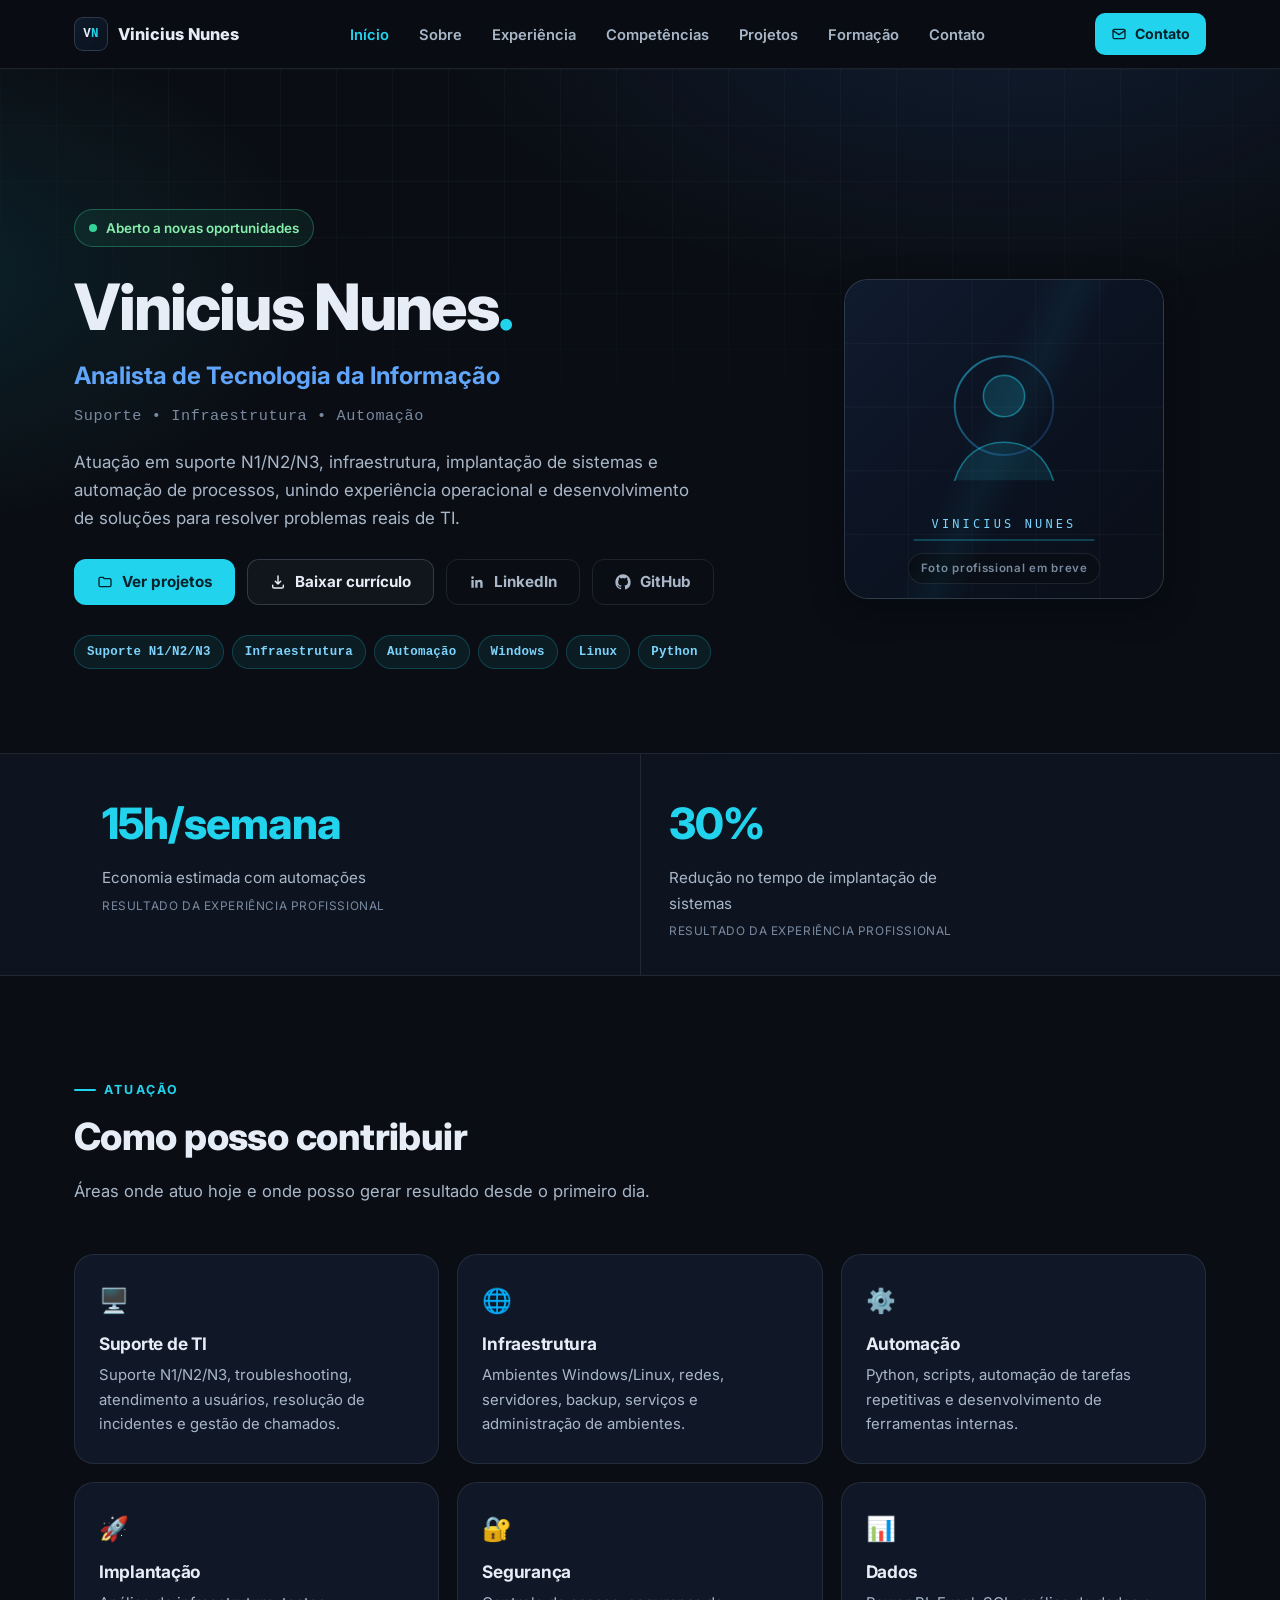
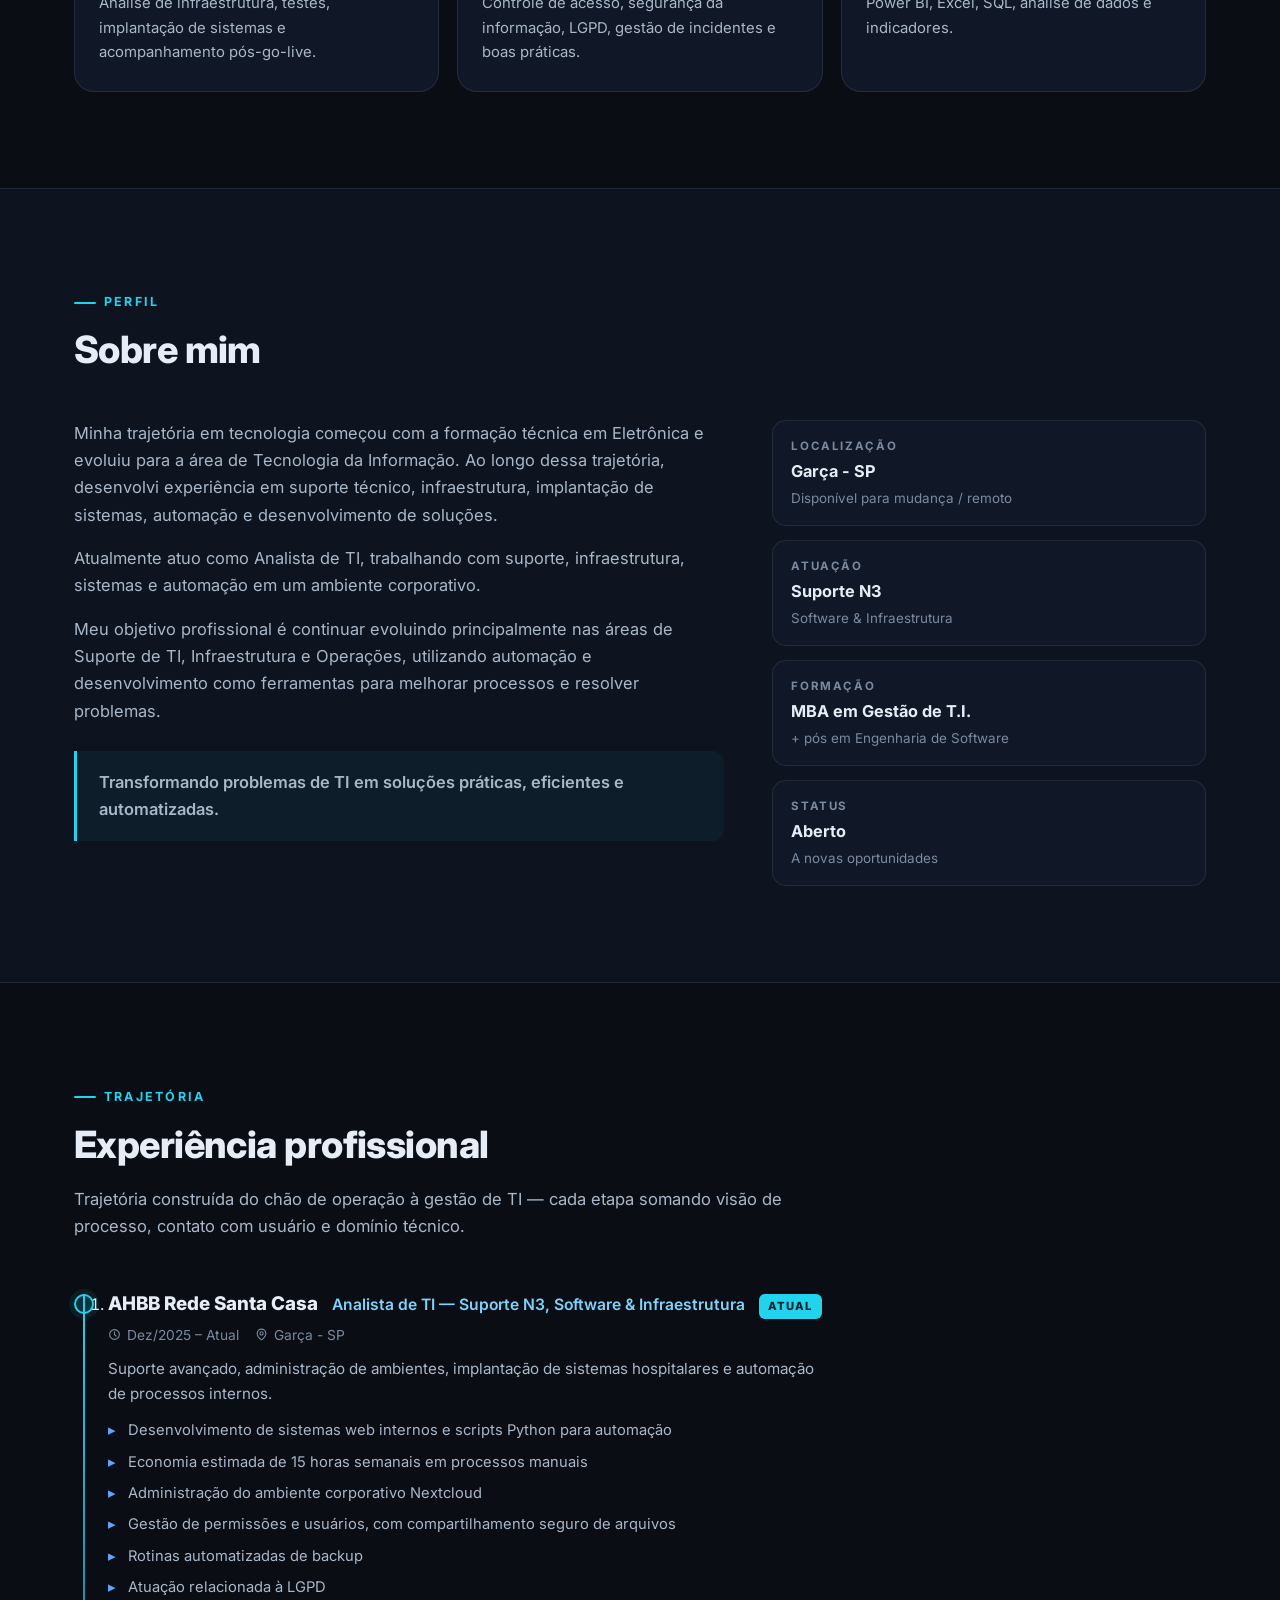
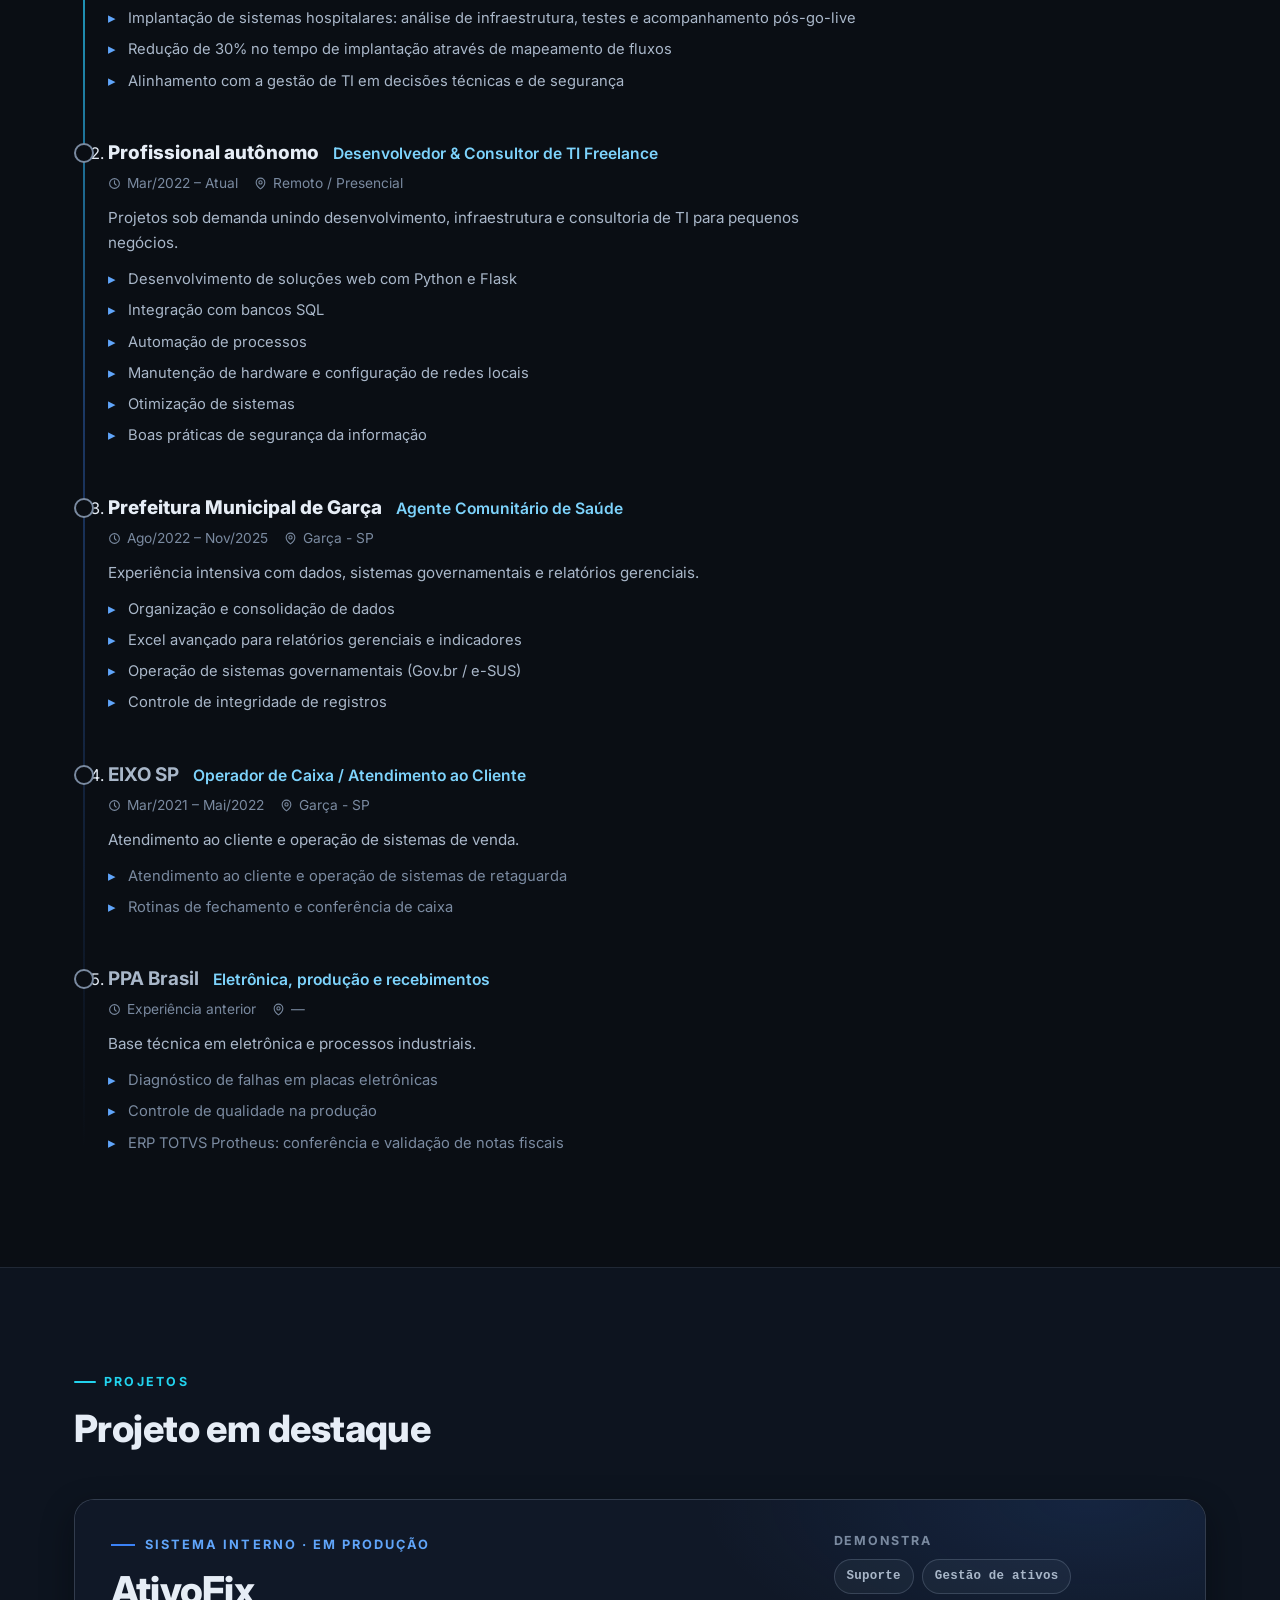
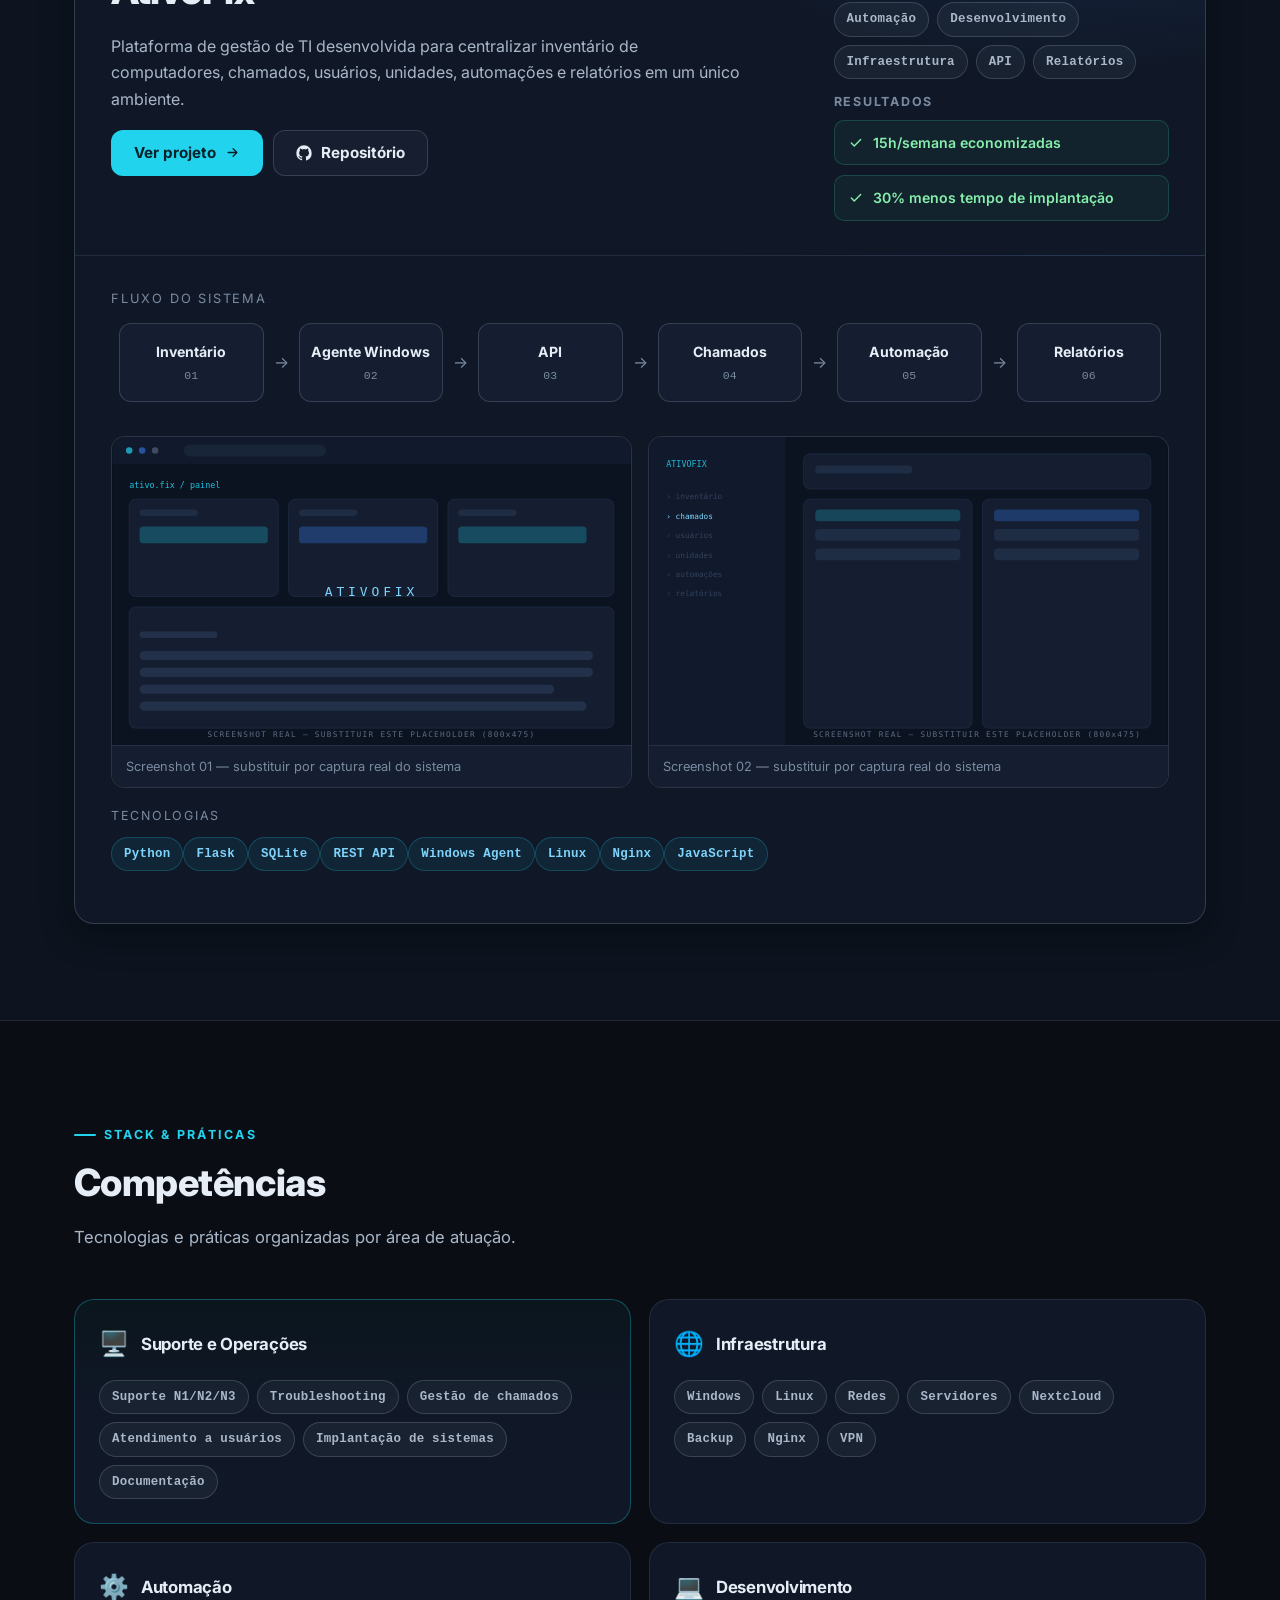
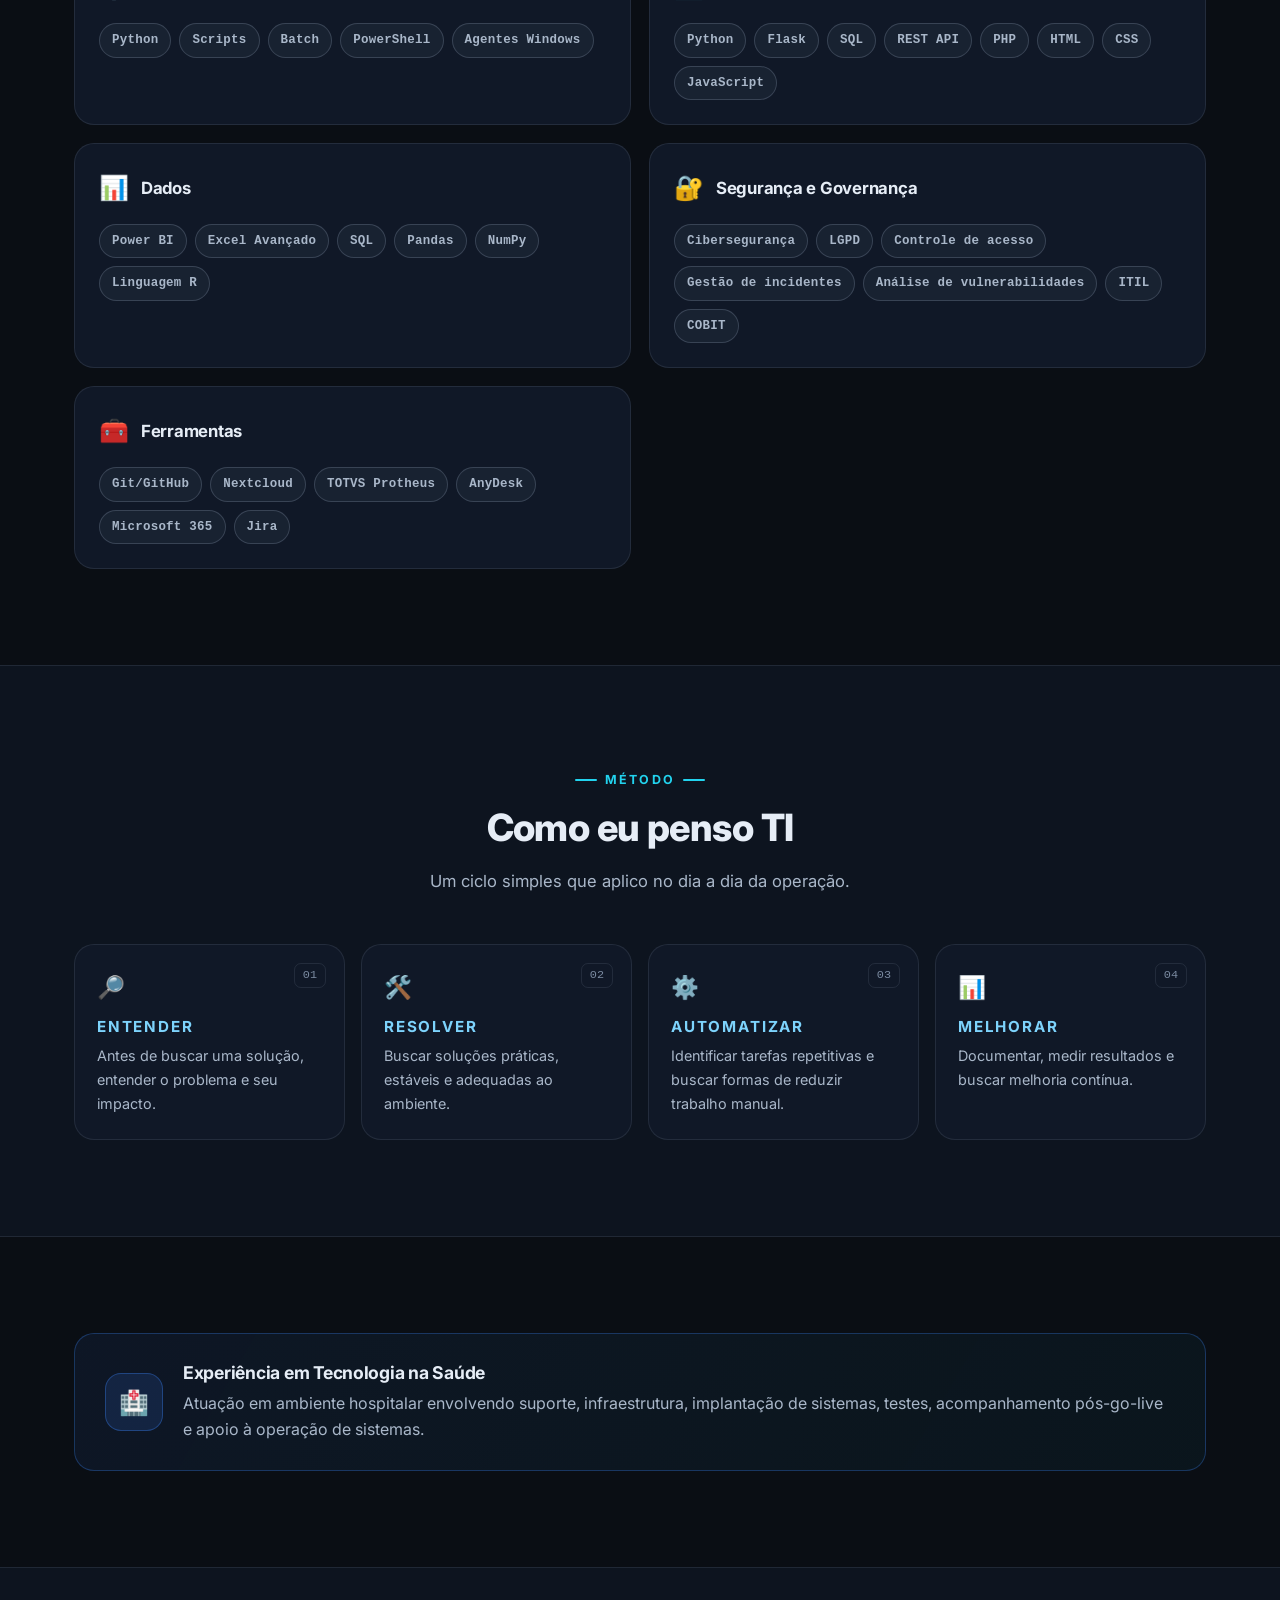
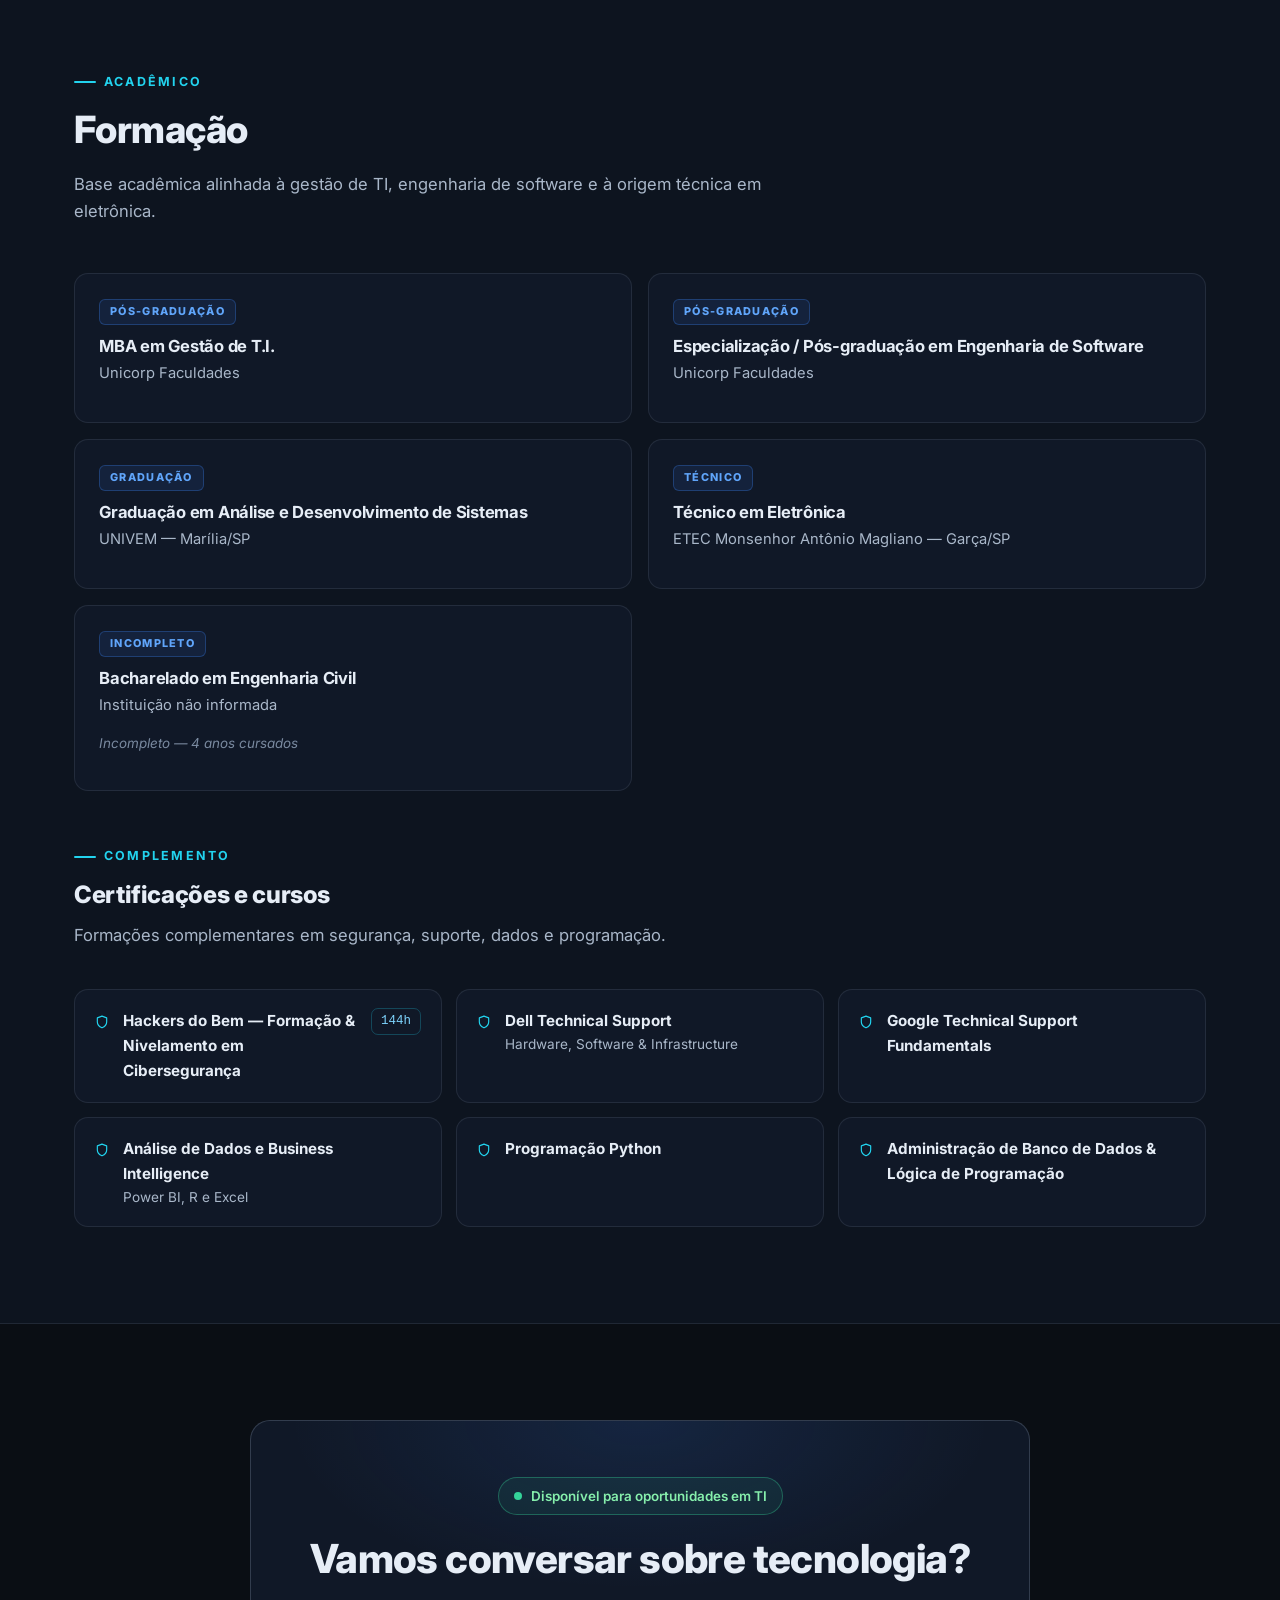
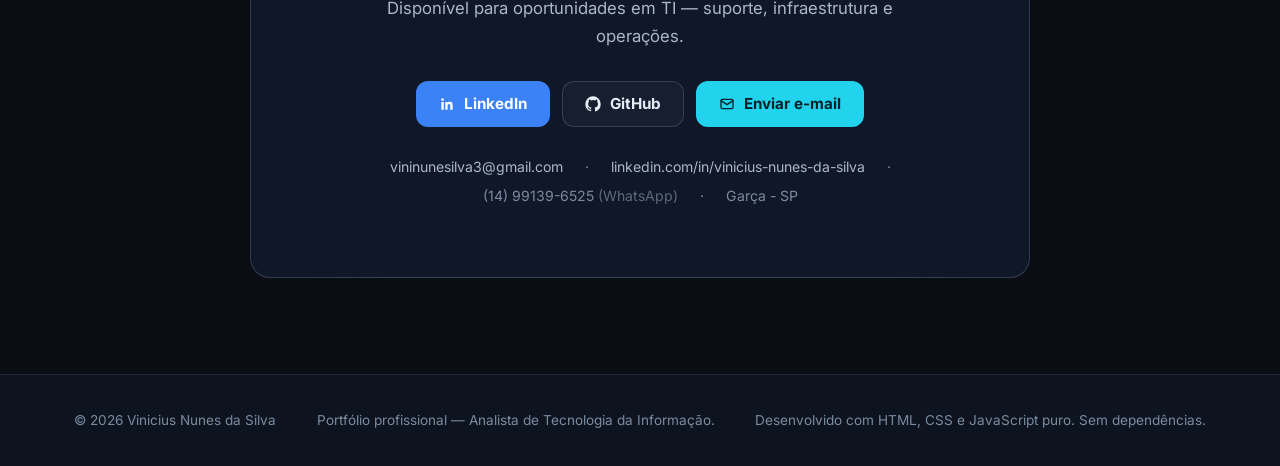
==== index.html @ daad86c0 "Portfólio profissional — Vinicius Nunes, Analista de TI Site estático (HTML/CSS/JS puro) com conteúd" ====
<!doctype html>
<html lang="pt-BR">
<head>
  <meta charset="utf-8">
  <meta name="viewport" content="width=device-width, initial-scale=1">
  <title>Vinicius Nunes | Analista de TI | Suporte e Infraestrutura</title>
  <meta name="description" content="Portfólio de Vinicius Nunes, Analista de Tecnologia da Informação com experiência em suporte, infraestrutura, automação, implantação de sistemas e gestão de TI.">
  <meta name="author" content="Vinicius Nunes da Silva">
  <meta name="theme-color" content="#0A0E14">

  <!-- Open Graph (LinkedIn / WhatsApp / Facebook) -->
  <meta property="og:type" content="website">
  <meta property="og:locale" content="pt_BR">
  <meta property="og:site_name" content="Vinicius Nunes — Analista de TI">
  <meta property="og:title" content="Vinicius Nunes | Analista de TI | Suporte e Infraestrutura">
  <meta property="og:description" content="Analista de Tecnologia da Informação — suporte N1/N2/N3, infraestrutura, automação e implantação de sistemas.">
  <meta property="og:url" content="https://vinenuness.github.io/portfolio/">
  <meta property="og:image" content="assets/img/og-image.png">
  <meta property="og:image:width" content="1200">
  <meta property="og:image:height" content="630">
  <meta property="og:image:alt" content="Vinicius Nunes — Analista de Tecnologia da Informação">
  <!-- Twitter / X -->
  <meta name="twitter:card" content="summary_large_image">
  <meta name="twitter:title" content="Vinicius Nunes | Analista de TI | Suporte e Infraestrutura">
  <meta name="twitter:description" content="Analista de TI — suporte, infraestrutura, automação e implantação de sistemas.">
  <meta name="twitter:image" content="assets/img/og-image.png">

  <!-- Favicon -->
  <link rel="icon" href="assets/favicon.ico" sizes="any">
  <link rel="icon" type="image/svg+xml" href="assets/favicon.svg">
  <link rel="icon" type="image/png" sizes="32x32" href="assets/favicon-32.png">
  <link rel="apple-touch-icon" sizes="180x180" href="assets/apple-touch-icon.png">

  <!-- Fontes -->
  <link rel="preconnect" href="https://fonts.googleapis.com">
  <link rel="preconnect" href="https://fonts.gstatic.com" crossorigin>
  <link href="https://fonts.googleapis.com/css2?family=Inter:wght@400;600;700;800&display=swap" rel="stylesheet">

  <link rel="stylesheet" href="assets/css/theme.css">
  <!-- Dados JSON-LD para SEO (sincronizados com assets/js/data.js) -->
  <script type="application/ld+json">
  {
    "@context": "https://schema.org",
    "@type": "Person",
    "name": "Vinicius Nunes da Silva",
    "jobTitle": "Analista de Tecnologia da Informação",
    "email": "mailto:vininunesilva3@gmail.com",
    "telephone": "+55-14-99139-6525",
    "url": "https://vinenuness.github.io/portfolio/",
    "image": "assets/img/og-image.png",
    "address": { "@type": "PostalAddress", "addressLocality": "Garça", "addressRegion": "SP", "addressCountry": "BR" },
    "sameAs": [
      "https://linkedin.com/in/vinicius-nunes-da-silva-204979268",
      "https://github.com/Vinenuness"
    ],
    "knowsAbout": ["Suporte de TI", "Infraestrutura", "Operações de TI", "Automação", "Nextcloud", "Windows", "Linux", "Python", "Power BI", "LGPD"]
  }
  </script>
</head>
<body>
  <a class="skip-link" href="#conteudo">Pular para o conteúdo</a>
  <div data-mount="nav"></div>

  <main id="conteudo" data-mount="main"></main>

  <div data-mount="footer"></div>

  <script src="assets/js/data.js"></script>
  <script src="assets/js/components.js"></script>
  <script src="assets/js/main.js"></script>
</body>
</html>
---- assets/css/theme.css ----
/* =====================================================================
   theme.css — Sistema de design do portfólio
   Tema escuro corporativo: grafite/preto + azul + ciano (destaque)
   ===================================================================== */

/* ------------------------------------------------------------ tokens -- */
:root {
  /* superfícies */
  --bg:            #0A0E14;
  --bg-soft:       #0D141F;
  --surface:       #101827;
  --surface-2:     #141E30;
  --surface-3:     #182438;

  /* texto */
  --text:          #E6EDF6;
  --text-dim:      #A9B7C9;
  --text-mute:     #7A8AA0;

  /* marca */
  --blue:          #3B82F6;
  --blue-soft:     #60A5FA;
  --cyan:          #22D3EE;
  --cyan-soft:     #7DD3FC;
  --green:         #34D399;

  /* linhas */
  --line:          rgba(148, 163, 184, .14);
  --line-strong:   rgba(148, 163, 184, .26);

  /* efeitos */
  --glow-cyan:     rgba(34, 211, 238, .10);
  --glow-blue:     rgba(59, 130, 246, .12);
  --shadow:        0 12px 32px rgba(2, 6, 12, .45);

  /* geometria */
  --radius:        14px;
  --radius-lg:     20px;
  --container:     1180px;
  --nav-h:         68px;

  /* tipografia */
  --font: 'Inter', -apple-system, BlinkMacSystemFont, 'Segoe UI', Roboto, 'Helvetica Neue', Arial, sans-serif;
  --mono: ui-monospace, 'Cascadia Code', 'JetBrains Mono', Consolas, Menlo, monospace;
}

/* ---------------------------------------------------------- reset ----- */
*, *::before, *::after { box-sizing: border-box; }
html { scroll-behavior: smooth; }
body {
  margin: 0;
  font-family: var(--font);
  background: var(--bg);
  color: var(--text);
  line-height: 1.65;
  font-size: 16px;
  -webkit-font-smoothing: antialiased;
  text-rendering: optimizeLegibility;
}
img { max-width: 100%; display: block; }
a { color: var(--cyan-soft); text-decoration: none; transition: color .18s ease; }
a:hover { color: var(--cyan); }
h1, h2, h3, h4 { line-height: 1.2; margin: 0 0 .5em; letter-spacing: -.015em; }
p  { margin: 0 0 1em; }
ul { margin: 0; padding: 0; list-style: none; }
button { font-family: inherit; }

/* acessibilidade: foco visível + skip link */
:focus-visible { outline: 2px solid var(--cyan); outline-offset: 3px; border-radius: 4px; }
.skip-link {
  position: absolute; left: -9999px; top: 0; z-index: 200;
  background: var(--cyan); color: #06222A; font-weight: 700;
  padding: 10px 18px; border-radius: 0 0 10px 0;
}
.skip-link:focus { left: 0; }
.visually-hidden {
  position: absolute !important; width: 1px; height: 1px;
  margin: -1px; padding: 0; overflow: hidden; clip: rect(0 0 0 0); white-space: nowrap; border: 0;
}

/* ------------------------------------------------------- layout ------- */
.container { max-width: var(--container); margin: 0 auto; padding: 0 24px; }
.section { padding: 96px 0; scroll-margin-top: calc(var(--nav-h) + 12px); }
.section--soft { background: var(--bg-soft); border-block: 1px solid var(--line); }

.section-head { max-width: 760px; margin-bottom: 48px; }
.section-head--center { margin-inline: auto; text-align: center; }
.eyebrow {
  display: inline-flex; align-items: center; gap: 8px;
  font-size: .78rem; font-weight: 700; letter-spacing: .18em;
  text-transform: uppercase; color: var(--cyan);
  margin-bottom: 14px;
}
.eyebrow::before { content: ''; width: 22px; height: 2px; background: var(--cyan); border-radius: 2px; }
.section-head--center .eyebrow::after { content: ''; width: 22px; height: 2px; background: var(--cyan); border-radius: 2px; }
.section-title { font-size: clamp(1.7rem, 3.2vw, 2.35rem); font-weight: 800; color: var(--text); }
.section-lead { color: var(--text-dim); font-size: 1.04rem; margin-bottom: 0; }

/* ------------------------------------------------------- nav ---------- */
/* o wrapper de montagem recebe o sticky (o header está dentro dele) */
[data-mount="nav"] { position: sticky; top: 0; z-index: 100; }
.nav {
  background: rgba(10, 14, 20, .82);
  -webkit-backdrop-filter: blur(12px); backdrop-filter: blur(12px);
  border-bottom: 1px solid var(--line);
}
.nav-inner { display: flex; align-items: center; justify-content: space-between; height: var(--nav-h); gap: 16px; }
.brand { display: inline-flex; align-items: center; gap: 10px; font-weight: 800; color: var(--text); font-size: 1.02rem; }
.brand:hover { color: var(--text); }
.brand-mark {
  width: 34px; height: 34px; border-radius: 9px; flex: none;
  display: inline-flex; align-items: center; justify-content: center; white-space: nowrap;
  background: linear-gradient(135deg, #0E1A2B, #0A121E);
  border: 1px solid var(--line-strong);
  font-family: var(--mono); font-size: .78rem; font-weight: 700; letter-spacing: .02em;
}
.brand-mark b { color: var(--text); font-weight: 700; }
.brand-mark span { color: var(--cyan); }
.nav-links { display: flex; align-items: center; gap: 4px; }
.nav-links a {
  color: var(--text-dim); font-size: .92rem; font-weight: 600;
  padding: 8px 13px; border-radius: 9px; transition: color .18s ease, background .18s ease;
}
.nav-links a:hover { color: var(--text); background: rgba(148, 163, 184, .08); }
.nav-links a.is-active { color: var(--cyan); }
.nav-cta {
  display: inline-flex; align-items: center; gap: 8px;
  font-size: .88rem; font-weight: 700; color: #06222A !important;
  background: var(--cyan); padding: 9px 16px; border-radius: 10px;
  transition: filter .18s ease;
}
.nav-cta:hover { filter: brightness(1.08); color: #06222A !important; }
.nav-toggle {
  display: none; background: none; border: 1px solid var(--line-strong);
  border-radius: 10px; padding: 9px 11px; cursor: pointer; color: var(--text);
}
.nav-toggle svg { display: block; }
.nav-mobile { display: none; }

/* ------------------------------------------------------- hero --------- */
.hero {
  position: relative; overflow: hidden;
  padding: calc(var(--nav-h) + 72px) 0 84px;
  background:
    radial-gradient(900px 480px at 78% -10%, var(--glow-blue), transparent 62%),
    radial-gradient(700px 420px at -8% 30%, var(--glow-cyan), transparent 60%),
    var(--bg);
  border-bottom: 1px solid var(--line);
}
.hero::before { /* grid discreto de fundo */
  content: ''; position: absolute; inset: 0; pointer-events: none;
  background-image:
    linear-gradient(rgba(148, 163, 184, .045) 1px, transparent 1px),
    linear-gradient(90deg, rgba(148, 163, 184, .045) 1px, transparent 1px);
  background-size: 56px 56px;
  mask-image: radial-gradient(ellipse 90% 70% at 50% 0%, #000 40%, transparent 78%);
  -webkit-mask-image: radial-gradient(ellipse 90% 70% at 50% 0%, #000 40%, transparent 78%);
}
.hero-grid {
  position: relative; display: grid; gap: 56px; align-items: center;
  grid-template-columns: 1.25fr .75fr;
}
.status-pill {
  display: inline-flex; align-items: center; gap: 9px;
  border: 1px solid rgba(52, 211, 153, .35); background: rgba(52, 211, 153, .08);
  color: #86EFAC; font-size: .84rem; font-weight: 600;
  padding: 7px 14px; border-radius: 999px; margin-bottom: 22px;
}
.status-dot { width: 8px; height: 8px; border-radius: 50%; background: var(--green); animation: pulse 2.4s ease-in-out infinite; }
@keyframes pulse { 0%, 100% { opacity: 1; } 50% { opacity: .35; } }
.hero h1 { font-size: clamp(2.5rem, 6vw, 4rem); font-weight: 800; letter-spacing: -.03em; margin-bottom: 10px; }
.hero h1 .accent { color: var(--cyan); }
.hero-role { font-size: clamp(1.15rem, 2.4vw, 1.5rem); font-weight: 700; color: var(--blue-soft); margin-bottom: 8px; }
.hero-spec { font-family: var(--mono); font-size: .95rem; color: var(--text-mute); letter-spacing: .04em; margin-bottom: 20px; }
.hero-text { color: var(--text-dim); max-width: 620px; font-size: 1.06rem; margin-bottom: 26px; }
.hero-actions { display: flex; flex-wrap: wrap; gap: 12px; margin-bottom: 30px; }
.hero-tags { display: flex; flex-wrap: wrap; gap: 8px; }

/* botões */
.btn {
  display: inline-flex; align-items: center; gap: 9px;
  font-weight: 700; font-size: .95rem; line-height: 1;
  padding: 14px 22px; border-radius: 12px; border: 1px solid transparent;
  cursor: pointer; transition: transform .16s ease, filter .16s ease, background .16s ease, border-color .16s ease;
}
.btn:active { transform: translateY(1px); }
.btn svg { flex: none; }
.btn--primary { background: var(--cyan); color: #06222A; }
.btn--primary:hover { filter: brightness(1.1); color: #06222A; }
.btn--outline { border-color: var(--line-strong); color: var(--text); background: rgba(148, 163, 184, .05); }
.btn--outline:hover { border-color: var(--cyan); color: var(--cyan); }
.btn--ghost { color: var(--text-dim); border-color: var(--line); background: transparent; }
.btn--ghost:hover { color: var(--text); border-color: var(--line-strong); }
.btn--blue { background: var(--blue); color: #fff; }
.btn--blue:hover { filter: brightness(1.1); color: #fff; }
.btn--lg { padding: 16px 28px; font-size: 1rem; }

/* retrato / placeholder de foto */
.portrait-wrap { display: grid; place-items: center; }
.portrait {
  position: relative; width: min(320px, 80%); aspect-ratio: 1;
  border-radius: 24px; overflow: hidden;
  border: 1px solid var(--line-strong);
  background: linear-gradient(160deg, #0E1929 0%, #0B1220 55%, #0A0F19 100%);
  box-shadow: var(--shadow);
}
.portrait img { width: 100%; height: 100%; object-fit: cover; }
.portrait::after { /* varredura sutil, removível junto do placeholder */
  content: ''; position: absolute; inset: 0;
  background: linear-gradient(115deg, transparent 42%, rgba(34, 211, 238, .05) 50%, transparent 58%);
}
.portrait-badge {
  position: absolute; bottom: 14px; left: 50%; transform: translateX(-50%);
  white-space: nowrap; font-size: .72rem; font-weight: 600; letter-spacing: .06em;
  color: var(--text-mute); background: rgba(10, 14, 20, .85);
  border: 1px solid var(--line); padding: 5px 12px; border-radius: 999px;
}

/* tags / chips */
.tag {
  display: inline-flex; align-items: center;
  font-family: var(--mono); font-size: .78rem; font-weight: 600; letter-spacing: .02em;
  color: var(--cyan-soft); background: rgba(34, 211, 238, .07);
  border: 1px solid rgba(34, 211, 238, .22);
  padding: 6px 12px; border-radius: 999px;
}
.tag--neutral { color: var(--text-dim); background: rgba(148, 163, 184, .07); border-color: var(--line-strong); }

/* ---------------------------------------------------- métricas -------- */
.metrics { border-bottom: 1px solid var(--line); background: var(--bg-soft); }
.metrics-grid { display: grid; grid-template-columns: repeat(2, 1fr); }
.metric {
  display: flex; flex-direction: column; gap: 6px;
  padding: 34px 28px; border-left: 1px solid var(--line);
}
.metric:first-child { border-left: 0; }
.metric + .metric { border-left: 1px solid var(--line); }
.metric-value { font-size: clamp(1.9rem, 4vw, 2.7rem); font-weight: 800; color: var(--cyan); letter-spacing: -.02em; }
.metric-label { color: var(--text-dim); font-size: .95rem; max-width: 300px; }
.metric-src { font-size: .74rem; color: var(--text-mute); letter-spacing: .05em; text-transform: uppercase; }

/* ------------------------------------------------------- cards -------- */
.cards-grid { display: grid; gap: 18px; grid-template-columns: repeat(3, 1fr); }
.card {
  background: var(--surface); border: 1px solid var(--line);
  border-radius: var(--radius-lg); padding: 26px 24px;
  transition: transform .18s ease, border-color .18s ease, box-shadow .18s ease;
}
.card:hover { transform: translateY(-3px); border-color: rgba(34, 211, 238, .35); box-shadow: var(--shadow); }
.card-icon { font-size: 1.5rem; margin-bottom: 14px; display: block; }
.card-title { font-size: 1.08rem; font-weight: 700; margin-bottom: 8px; }
.card-text { color: var(--text-dim); font-size: .93rem; margin: 0; }

/* ------------------------------------------------------ sobre --------- */
.about-grid { display: grid; gap: 48px; grid-template-columns: 1.5fr 1fr; align-items: start; }
.about-text p { color: var(--text-dim); font-size: 1.03rem; }
.about-text p strong { color: var(--text); }
.about-quote {
  margin: 26px 0 0; padding: 18px 22px;
  border-left: 3px solid var(--cyan); border-radius: 0 12px 12px 0;
  background: rgba(34, 211, 238, .05); color: var(--text);
  font-weight: 600; font-size: 1.02rem;
}
.about-facts { display: grid; gap: 14px; }
.fact {
  background: var(--surface); border: 1px solid var(--line); border-radius: var(--radius);
  padding: 16px 18px; display: flex; flex-direction: column; gap: 2px;
}
.fact-label { font-size: .72rem; font-weight: 700; letter-spacing: .14em; text-transform: uppercase; color: var(--text-mute); }
.fact-value { font-weight: 700; color: var(--text); font-size: 1.02rem; }
.fact-sub { font-size: .84rem; color: var(--text-mute); }

/* ---------------------------------------------------- timeline -------- */
.timeline { position: relative; padding-left: 34px; }
.timeline::before {
  content: ''; position: absolute; left: 9px; top: 6px; bottom: 6px;
  width: 2px; background: linear-gradient(180deg, var(--cyan), rgba(59, 130, 246, .35), transparent);
}
.tl-item { position: relative; padding-bottom: 44px; }
.tl-item:last-child { padding-bottom: 0; }
.tl-dot {
  position: absolute; left: -34px; top: 6px; width: 20px; height: 20px; border-radius: 50%;
  background: var(--bg); border: 2px solid var(--text-mute);
}
.tl-item.is-current .tl-dot { border-color: var(--cyan); background: rgba(34, 211, 238, .18); box-shadow: 0 0 0 5px rgba(34, 211, 238, .08); }
.tl-head { display: flex; flex-wrap: wrap; align-items: baseline; gap: 6px 14px; margin-bottom: 4px; }
.tl-company { font-size: 1.18rem; font-weight: 800; color: var(--text); }
.tl-role { color: var(--cyan-soft); font-weight: 600; font-size: .98rem; }
.tl-meta { display: flex; flex-wrap: wrap; gap: 8px 16px; margin-bottom: 10px; }
.tl-meta span { display: inline-flex; align-items: center; gap: 6px; color: var(--text-mute); font-size: .86rem; }
.badge-current {
  font-size: .7rem; font-weight: 800; letter-spacing: .1em; text-transform: uppercase;
  color: #06222A; background: var(--cyan); border-radius: 6px; padding: 3px 9px;
}
.tl-summary { color: var(--text-dim); font-size: .95rem; margin-bottom: 12px; max-width: 720px; }
.tl-list { display: grid; gap: 7px; max-width: 760px; }
.tl-list li { position: relative; padding-left: 20px; color: var(--text-dim); font-size: .92rem; }
.tl-list li::before { content: '▸'; position: absolute; left: 0; color: var(--blue-soft); }
.tl-item.is-minor .tl-company { font-weight: 700; color: var(--text-dim); }
.tl-item.is-minor .tl-list li { color: var(--text-mute); }

/* ------------------------------------------------------- projeto ------ */
.project { background: var(--bg-soft); border-block: 1px solid var(--line); }
.project-shell {
  background: var(--surface); border: 1px solid var(--line-strong);
  border-radius: var(--radius-lg); overflow: hidden; box-shadow: var(--shadow);
}
.project-top {
  padding: 34px 36px; display: grid; gap: 26px;
  grid-template-columns: 1.35fr .65fr;
  border-bottom: 1px solid var(--line);
  background:
    radial-gradient(600px 260px at 90% 0%, var(--glow-blue), transparent 65%),
    var(--surface);
}
.project-label { display: flex; align-items: center; gap: 10px; color: var(--blue-soft); font-weight: 700; font-size: .8rem; letter-spacing: .16em; text-transform: uppercase; margin-bottom: 12px; }
.project-label::before { content: ''; width: 24px; height: 2px; background: var(--blue); }
.project-title { font-size: clamp(1.7rem, 3.4vw, 2.4rem); font-weight: 800; letter-spacing: -.02em; }
.project-title .version { color: var(--cyan); }
.project-desc { color: var(--text-dim); max-width: 640px; }
.project-cta { display: flex; flex-wrap: wrap; gap: 10px; margin-top: 18px; }
.project-side { display: flex; flex-direction: column; gap: 16px; }
.project-side h3 { font-size: .78rem; letter-spacing: .14em; text-transform: uppercase; color: var(--text-mute); margin-bottom: 10px; }
.project-metrics { display: grid; gap: 10px; }
.project-metric {
  display: flex; align-items: center; gap: 10px;
  background: rgba(52, 211, 153, .06); border: 1px solid rgba(52, 211, 153, .22);
  color: #86EFAC; font-weight: 600; font-size: .88rem;
  border-radius: 10px; padding: 10px 14px;
}
.project-body { padding: 32px 36px 36px; }

/* pipeline visual */
.pipeline { display: flex; align-items: stretch; flex-wrap: wrap; gap: 0; margin-bottom: 34px; }
.pipe-step { position: relative; flex: 1 1 0; min-width: 130px; }
.pipe-box {
  text-align: center; padding: 16px 10px; margin: 0 8px;
  background: var(--surface-2); border: 1px solid var(--line-strong); border-radius: 12px;
  font-weight: 700; font-size: .88rem; color: var(--text);
  transition: border-color .18s ease, transform .18s ease;
}
.pipe-box small { display: block; font-weight: 500; color: var(--text-mute); font-size: .72rem; margin-top: 3px; font-family: var(--mono); }
.pipe-step:hover .pipe-box { border-color: var(--cyan); transform: translateY(-2px); }
.pipe-arrow { display: grid; place-items: center; color: var(--text-mute); font-size: 1rem; flex: 0 0 auto; padding: 0 2px; }
.pipe-arrow::before { content: '→'; }
@media (max-width: 860px) {
  .pipeline { flex-direction: column; gap: 6px; }
  .pipe-box { margin: 0; }
  .pipe-arrow::before { content: '↓'; }
}

/* screenshots */
.shots { display: grid; grid-template-columns: 1fr 1fr; gap: 16px; }
.shot {
  border: 1px solid var(--line-strong); border-radius: var(--radius);
  overflow: hidden; background: var(--bg);
}
.shot img { width: 100%; aspect-ratio: 16 / 9.5; object-fit: cover; }
.shot-cap { padding: 10px 14px; font-size: .8rem; color: var(--text-mute); border-top: 1px solid var(--line); background: var(--surface-2); }

/* --------------------------------------------------- competencias ----- */
.skills-grid { display: grid; gap: 18px; grid-template-columns: repeat(2, 1fr); }
.skill-card { background: var(--surface); border: 1px solid var(--line); border-radius: var(--radius-lg); padding: 24px; }
.skill-card--accent { border-color: rgba(34, 211, 238, .3); background: linear-gradient(180deg, rgba(34, 211, 238, .04), var(--surface) 45%); }
.skill-head { display: flex; align-items: center; gap: 12px; margin-bottom: 16px; }
.skill-head .card-icon { margin: 0; }
.skill-head h3 { margin: 0; font-size: 1.05rem; }
.skill-tags { display: flex; flex-wrap: wrap; gap: 8px; }

/* ------------------------------------------------------ mindset ------- */
.mindset-grid { display: grid; grid-template-columns: repeat(4, 1fr); gap: 16px; counter-reset: pillar; }
.pillar {
  position: relative; background: var(--surface); border: 1px solid var(--line);
  border-radius: var(--radius-lg); padding: 24px 22px;
}
.pillar-step {
  position: absolute; top: 18px; right: 18px;
  font-family: var(--mono); font-size: .74rem; color: var(--text-mute);
  border: 1px solid var(--line); border-radius: 7px; padding: 2px 8px;
}
.pillar-icon { font-size: 1.4rem; display: block; margin-bottom: 12px; }
.pillar h3 { font-size: .95rem; letter-spacing: .12em; color: var(--cyan-soft); margin-bottom: 8px; }
.pillar p { color: var(--text-dim); font-size: .9rem; margin: 0; }

/* ------------------------------------------------------- saúde -------- */
.health-note {
  display: grid; grid-template-columns: auto 1fr; gap: 20px; align-items: center;
  background: linear-gradient(120deg, rgba(59, 130, 246, .08), rgba(34, 211, 238, .04));
  border: 1px solid rgba(59, 130, 246, .3); border-radius: var(--radius-lg);
  padding: 28px 30px;
}
.health-icon {
  width: 58px; height: 58px; border-radius: 16px; display: grid; place-items: center;
  background: rgba(59, 130, 246, .14); border: 1px solid rgba(59, 130, 246, .35); font-size: 1.5rem;
}
.health-note h3 { margin-bottom: 6px; font-size: 1.1rem; }
.health-note p { margin: 0; color: var(--text-dim); }

/* ---------------------------------------------------- formação -------- */
.edu-grid { display: grid; gap: 16px; grid-template-columns: repeat(2, 1fr); }
.edu-card {
  position: relative; background: var(--surface); border: 1px solid var(--line);
  border-radius: var(--radius); padding: 22px 24px;
}
.edu-type {
  display: inline-block; font-size: .68rem; font-weight: 800; letter-spacing: .12em; text-transform: uppercase;
  color: var(--blue-soft); background: rgba(59, 130, 246, .1); border: 1px solid rgba(59, 130, 246, .3);
  padding: 3px 10px; border-radius: 6px; margin-bottom: 12px;
}
.edu-card h3 { font-size: 1.04rem; margin-bottom: 4px; }
.edu-school { color: var(--text-dim); font-size: .92rem; }
.edu-note { margin-top: 10px; font-size: .84rem; color: var(--text-mute); font-style: italic; }
.edu-card--minor { opacity: .78; }

/* certificações */
.certs-grid { display: grid; gap: 14px; grid-template-columns: repeat(3, 1fr); margin-top: 40px; }
.cert {
  display: flex; gap: 14px; align-items: flex-start;
  background: var(--surface); border: 1px solid var(--line); border-radius: var(--radius);
  padding: 18px 20px;
}
.cert-icon { color: var(--cyan); flex: none; margin-top: 2px; }
.cert-name { font-weight: 700; font-size: .95rem; margin-bottom: 2px; }
.cert-detail { color: var(--text-dim); font-size: .85rem; }
.cert-hours { margin-left: auto; flex: none; font-family: var(--mono); font-size: .78rem; color: var(--cyan-soft); border: 1px solid rgba(34, 211, 238, .25); padding: 2px 9px; border-radius: 7px; }

/* ------------------------------------------------------ contato ------- */
.contact { text-align: center; }
.contact-box {
  max-width: 780px; margin: 0 auto; padding: 56px 40px;
  background:
    radial-gradient(500px 240px at 50% 0%, var(--glow-blue), transparent 70%),
    var(--surface);
  border: 1px solid var(--line-strong); border-radius: var(--radius-lg);
}
.contact-status {
  display: inline-flex; align-items: center; gap: 9px; margin-bottom: 20px;
  border: 1px solid rgba(52, 211, 153, .35); background: rgba(52, 211, 153, .08);
  color: #86EFAC; font-size: .84rem; font-weight: 600; padding: 7px 15px; border-radius: 999px;
}
.contact h2 { font-size: clamp(1.8rem, 4vw, 2.5rem); font-weight: 800; margin-bottom: 12px; }
.contact-lead { color: var(--text-dim); font-size: 1.05rem; max-width: 560px; margin: 0 auto 30px; }
.contact-actions { display: flex; flex-wrap: wrap; justify-content: center; gap: 12px; margin-bottom: 28px; }
.contact-sec { display: flex; flex-wrap: wrap; justify-content: center; gap: 6px 22px; color: var(--text-mute); font-size: .88rem; }
.contact-sec a { color: var(--text-dim); }
.contact-sec a:hover { color: var(--cyan); }

/* ------------------------------------------------------- footer ------- */
.footer { border-top: 1px solid var(--line); background: var(--bg-soft); padding: 34px 0; }
.footer-inner { display: flex; flex-wrap: wrap; gap: 10px 28px; align-items: center; justify-content: space-between; color: var(--text-mute); font-size: .85rem; }
.footer a { color: var(--text-dim); }
.footer a:hover { color: var(--cyan); }

/* ------------------------------------------- páginas internas (case) -- */
.case-hero {
  position: relative; padding: calc(var(--nav-h) + 56px) 0 56px;
  border-bottom: 1px solid var(--line);
  background:
    radial-gradient(800px 400px at 85% -10%, var(--glow-blue), transparent 60%),
    var(--bg);
}
.case-hero::before {
  content: ''; position: absolute; inset: 0; pointer-events: none;
  background-image: linear-gradient(rgba(148, 163, 184, .045) 1px, transparent 1px),
    linear-gradient(90deg, rgba(148, 163, 184, .045) 1px, transparent 1px);
  background-size: 56px 56px;
  mask-image: radial-gradient(ellipse 85% 80% at 50% 0%, #000 35%, transparent 80%);
  -webkit-mask-image: radial-gradient(ellipse 85% 80% at 50% 0%, #000 35%, transparent 80%);
}
.case-hero-inner { position: relative; }
.back-link { display: inline-flex; align-items: center; gap: 8px; color: var(--text-mute); font-size: .9rem; font-weight: 600; margin-bottom: 26px; }
.back-link:hover { color: var(--cyan); }
.case-title { font-size: clamp(2.2rem, 5vw, 3.4rem); font-weight: 800; letter-spacing: -.03em; color: var(--cyan); margin-bottom: 6px; }
.case-subtitle { font-size: 1.15rem; color: var(--text); font-weight: 600; margin-bottom: 14px; }
.case-hero-text { color: var(--text-dim); max-width: 700px; font-size: 1.05rem; margin-bottom: 22px; }
.case-meta { display: flex; flex-wrap: wrap; gap: 10px 22px; margin-bottom: 26px; }
.case-meta span { display: inline-flex; align-items: center; gap: 7px; color: var(--text-mute); font-size: .88rem; }
.case-meta .dot { width: 7px; height: 7px; border-radius: 50%; background: var(--green); }
.case-tags { display: flex; flex-wrap: wrap; gap: 8px; }
.case-nav { display: flex; flex-wrap: wrap; gap: 8px; margin: 30px 0 0; }
.case-nav a {
  font-size: .82rem; font-weight: 600; color: var(--text-dim);
  border: 1px solid var(--line); border-radius: 999px; padding: 6px 14px;
  transition: color .15s ease, border-color .15s ease;
}
.case-nav a:hover { color: var(--cyan); border-color: rgba(34, 211, 238, .4); }
.case-section { padding: 64px 0; scroll-margin-top: calc(var(--nav-h) + 12px); }
.case-section + .case-section { border-top: 1px solid var(--line); }
.case-num { font-family: var(--mono); color: var(--cyan); font-size: .85rem; margin-right: 10px; }
.case-split { display: grid; grid-template-columns: 1fr 1fr; gap: 40px; }
.case-list { display: grid; gap: 12px; }
.case-list li {
  position: relative; padding: 14px 18px 14px 44px;
  background: var(--surface); border: 1px solid var(--line); border-radius: 12px;
  color: var(--text-dim); font-size: .95rem;
}
.case-list li::before {
  content: '✓'; position: absolute; left: 16px; top: 13px;
  width: 20px; height: 20px; border-radius: 6px; display: grid; place-items: center;
  font-size: .72rem; font-weight: 800; color: #06222A; background: var(--cyan);
}
.case-list--problem li::before { content: '!'; background: var(--blue); color: #fff; }
.tech-table { display: grid; gap: 10px; }
.tech-row {
  display: grid; grid-template-columns: 190px 1fr; gap: 16px; align-items: center;
  background: var(--surface); border: 1px solid var(--line); border-radius: 12px; padding: 14px 18px;
}
.tech-name { font-family: var(--mono); font-weight: 700; color: var(--cyan-soft); font-size: .92rem; }
.tech-role { color: var(--text-dim); font-size: .92rem; }
.case-shots { display: grid; grid-template-columns: 1fr 1fr; gap: 16px; }
.case-note { color: var(--text-mute); font-size: .88rem; font-style: italic; margin-top: 14px; }
.case-footer-cta {
  text-align: center; padding: 72px 0;
  border-top: 1px solid var(--line);
  background: radial-gradient(600px 260px at 50% 100%, var(--glow-blue), transparent 70%);
}
.case-footer-cta h2 { font-size: clamp(1.6rem, 3.4vw, 2.2rem); margin-bottom: 10px; }
.case-footer-cta p { color: var(--text-dim); margin-bottom: 26px; }

/* ---------------------------------------------------- animações ------- */
.reveal { opacity: 0; transform: translateY(16px); transition: opacity .55s ease, transform .55s ease; }
.reveal.is-visible { opacity: 1; transform: none; }
@media (prefers-reduced-motion: reduce) {
  html { scroll-behavior: auto; }
  *, *::before, *::after { animation: none !important; transition: none !important; }
  .reveal { opacity: 1; transform: none; }
}

/* ---------------------------------------------------- responsivo ------ */
@media (max-width: 1080px) {
  .cards-grid { grid-template-columns: repeat(2, 1fr); }
  .certs-grid { grid-template-columns: repeat(2, 1fr); }
  .mindset-grid { grid-template-columns: repeat(2, 1fr); }
}
@media (max-width: 940px) {
  .hero-grid { grid-template-columns: 1fr; gap: 44px; }
  .portrait-wrap { order: -1; }
  .portrait { width: min(240px, 64%); }
  .about-grid { grid-template-columns: 1fr; }
  .project-top { grid-template-columns: 1fr; }
  .case-split { grid-template-columns: 1fr; }
  .skills-grid { grid-template-columns: 1fr; }
  .edu-grid { grid-template-columns: 1fr; }
  .section { padding: 72px 0; }
}
@media (max-width: 760px) {
  .nav-links, .nav-cta { display: none; }
  .nav-toggle { display: block; }
  .nav-mobile {
    display: none; flex-direction: column; gap: 4px;
    padding: 12px 24px 20px; border-top: 1px solid var(--line);
    background: rgba(10, 14, 20, .97);
  }
  .nav-mobile.is-open { display: flex; }
  .nav-mobile a { color: var(--text-dim); font-weight: 600; padding: 12px 10px; border-radius: 10px; }
  .nav-mobile a:hover { background: rgba(148, 163, 184, .07); color: var(--text); }
  .cards-grid { grid-template-columns: 1fr; }
  .metrics-grid { grid-template-columns: 1fr; }
  .metric { border-left: 0; border-top: 1px solid var(--line); padding: 26px 24px; }
  .metric:first-child { border-top: 0; }
  .metric + .metric { border-left: 0; }
  .shots, .case-shots { grid-template-columns: 1fr; }
  .certs-grid { grid-template-columns: 1fr; }
  .mindset-grid { grid-template-columns: 1fr; }
  .tech-row { grid-template-columns: 1fr; gap: 4px; }
  .contact-box { padding: 40px 22px; }
  .section { padding: 60px 0; }
  .hero { padding-top: calc(var(--nav-h) + 44px); }
  .project-body, .project-top { padding-inline: 22px; }
}
@media (max-width: 480px) {
  .hero-actions .btn { flex: 1 1 auto; justify-content: center; }
  .contact-actions .btn { flex: 1 1 auto; justify-content: center; }
}

/* impressão: esconde navegação e efeitos */
@media print {
  .nav, .nav-mobile, .reveal { display: none !important; }
  body { background: #fff; color: #111; }
}
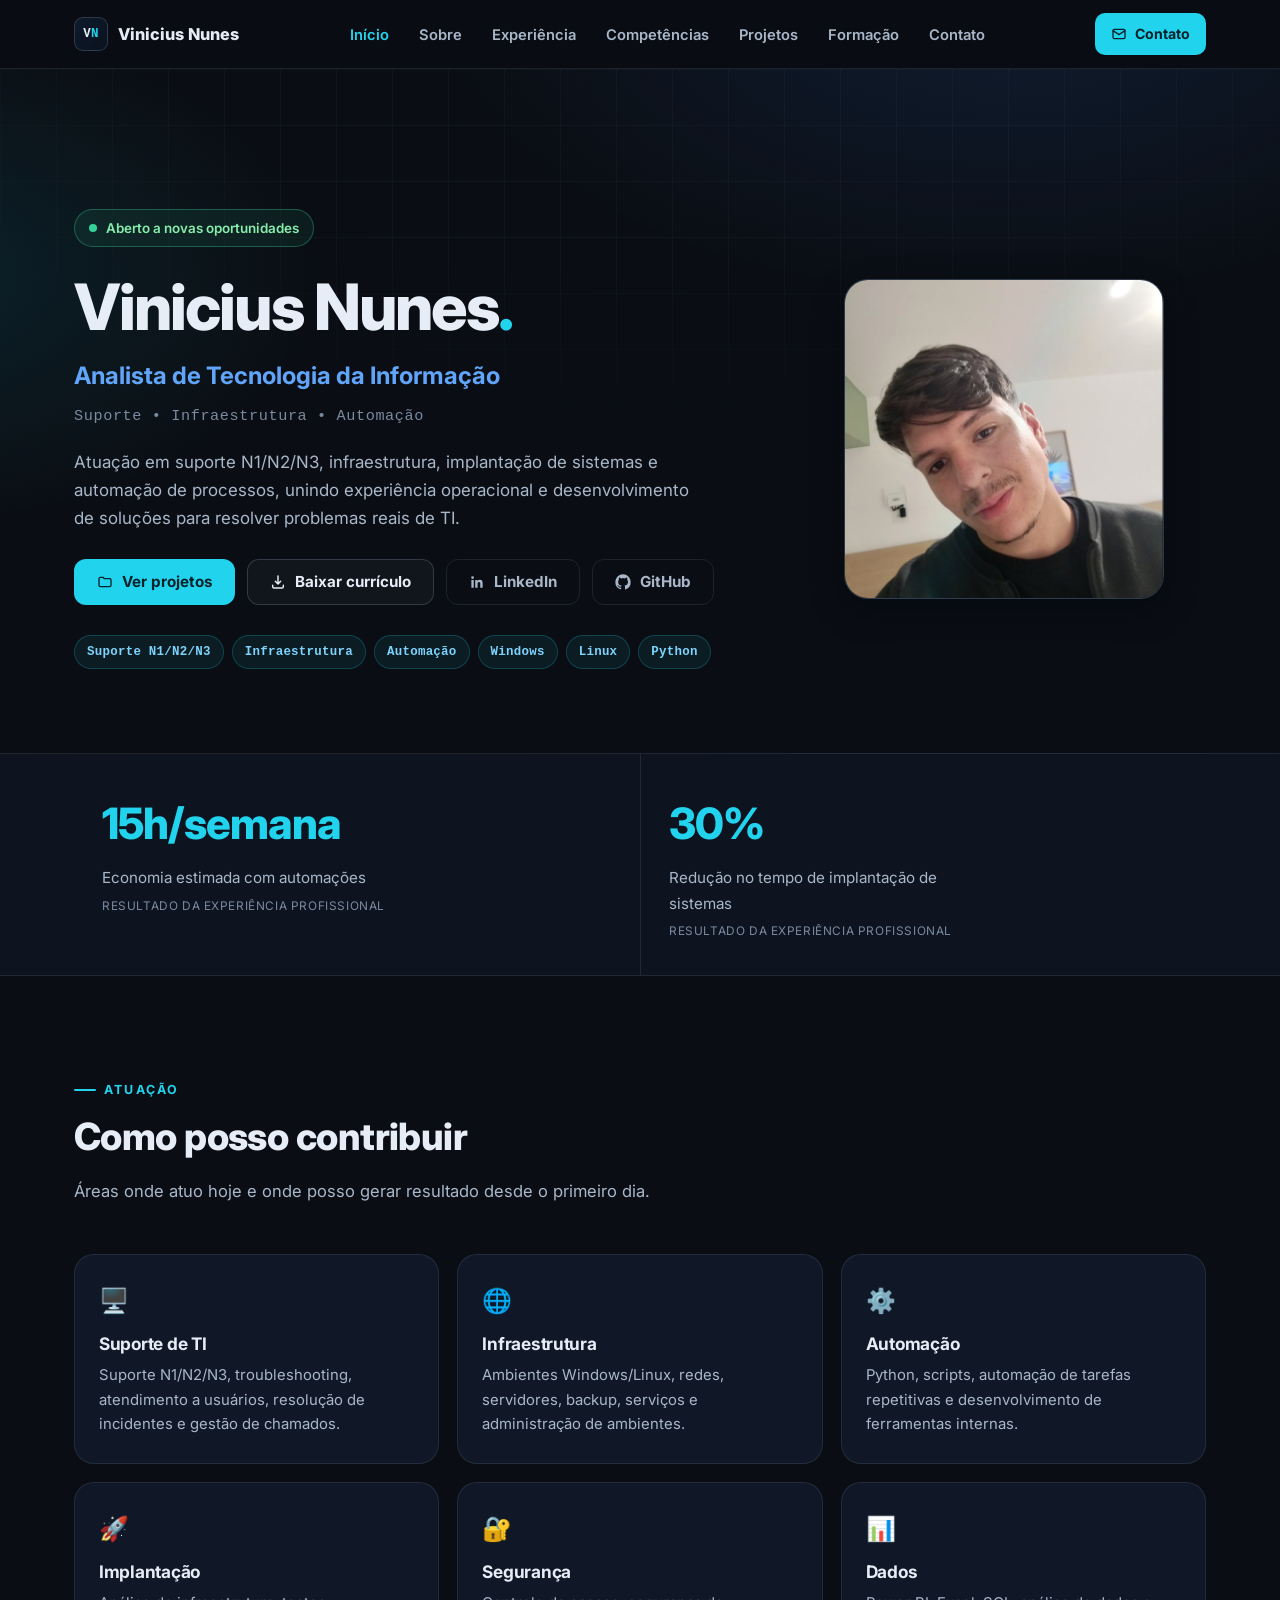
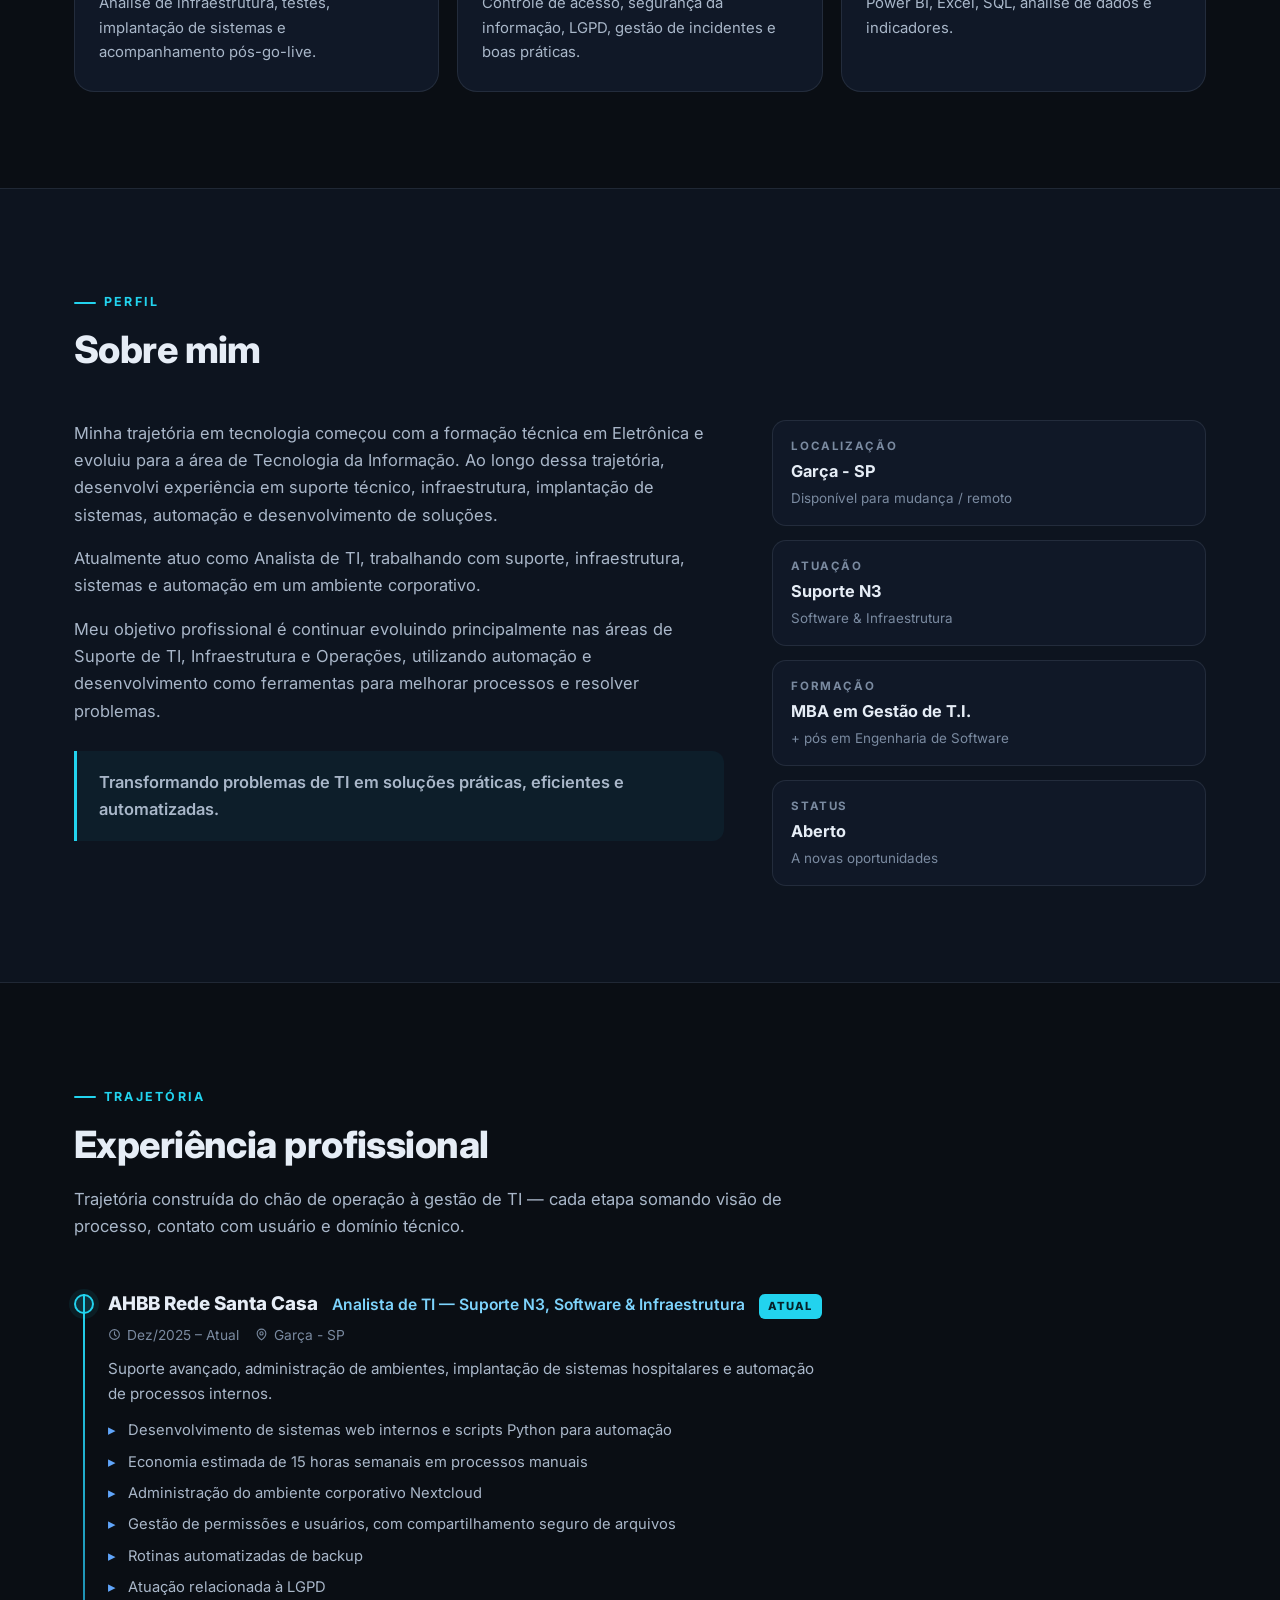
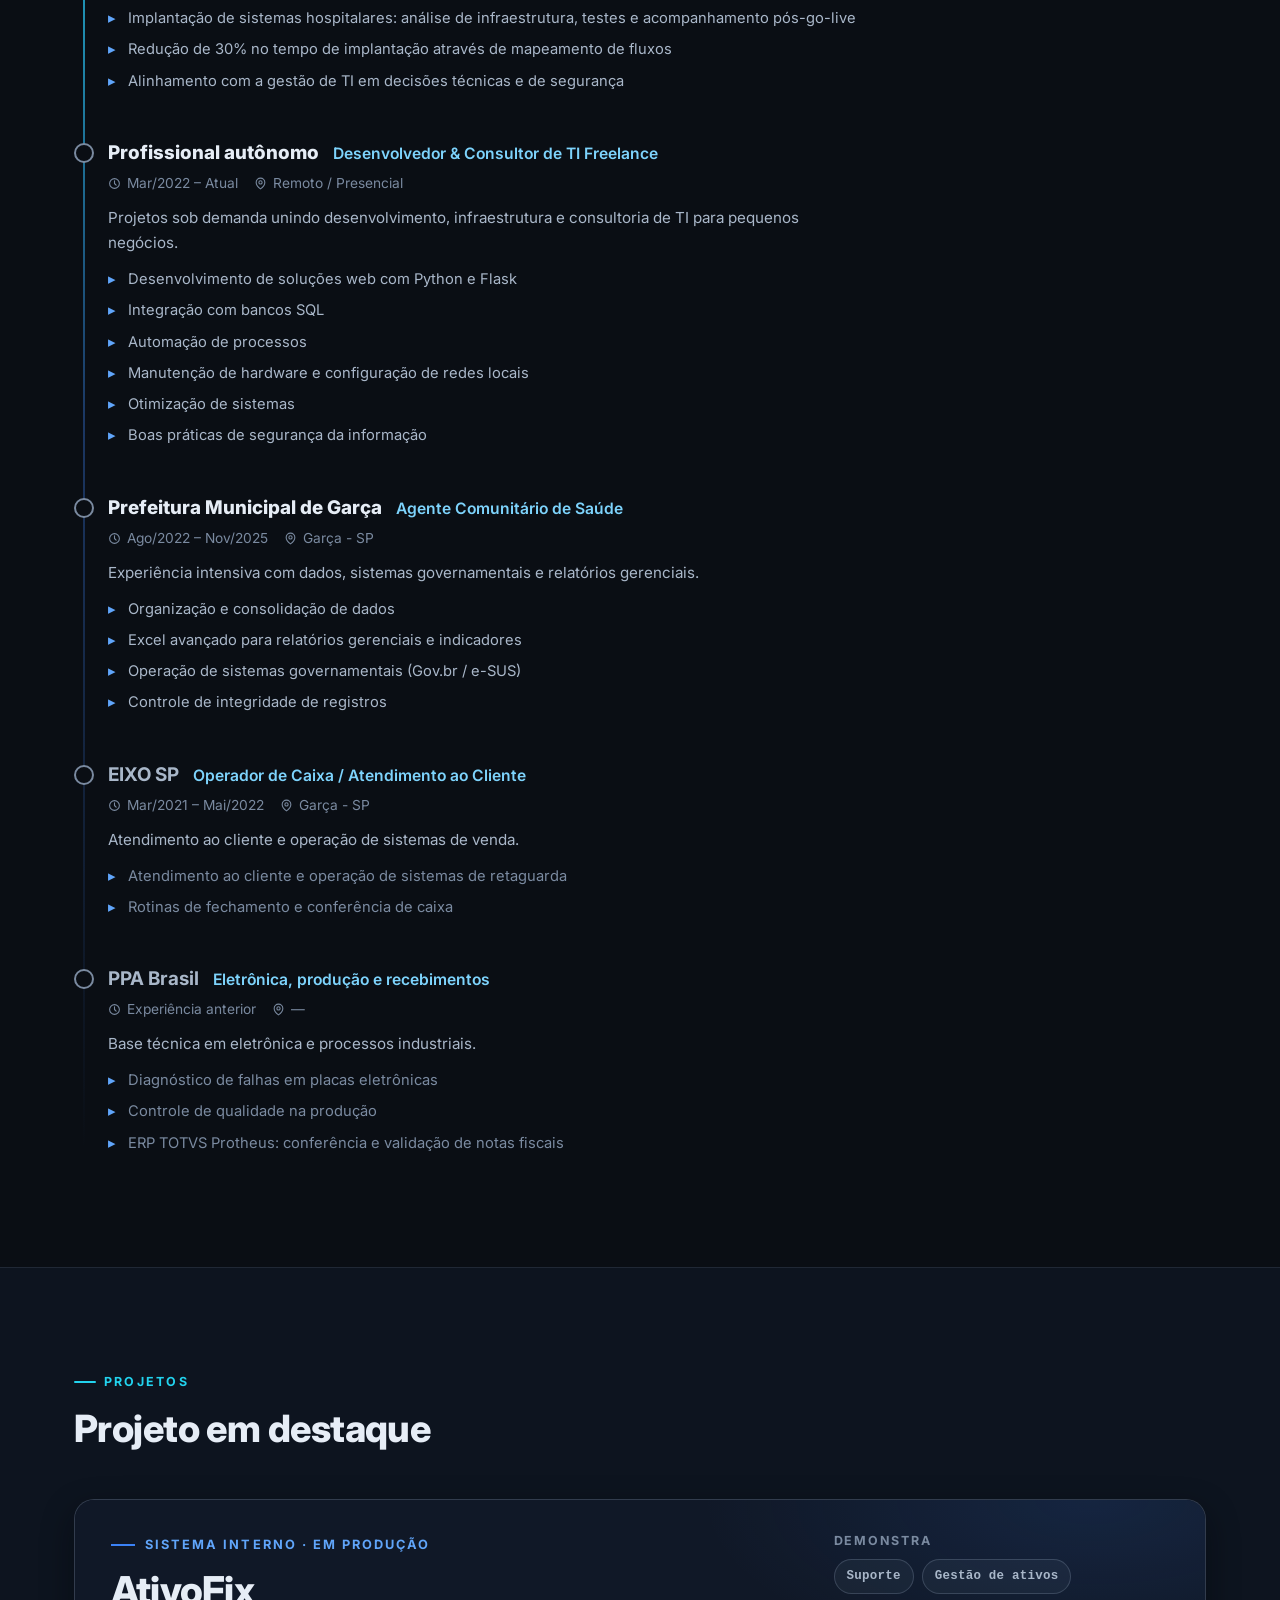
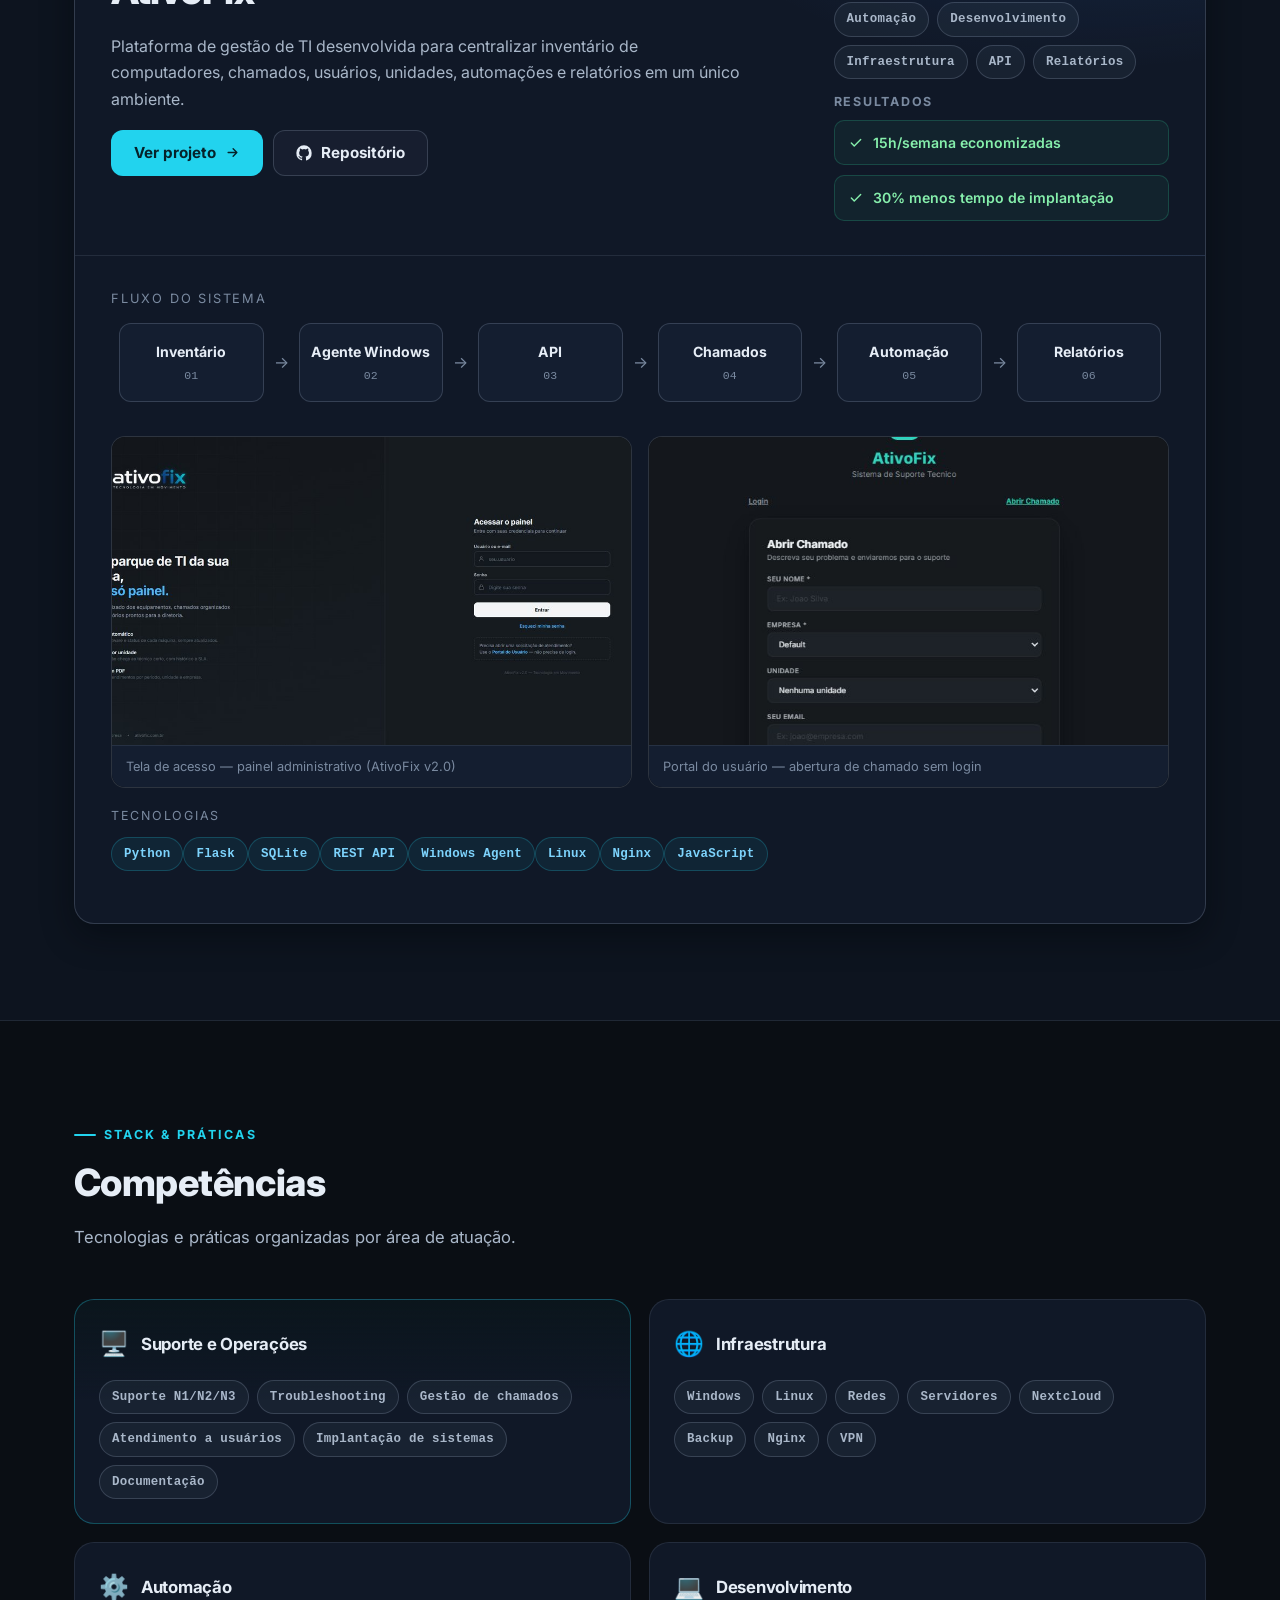
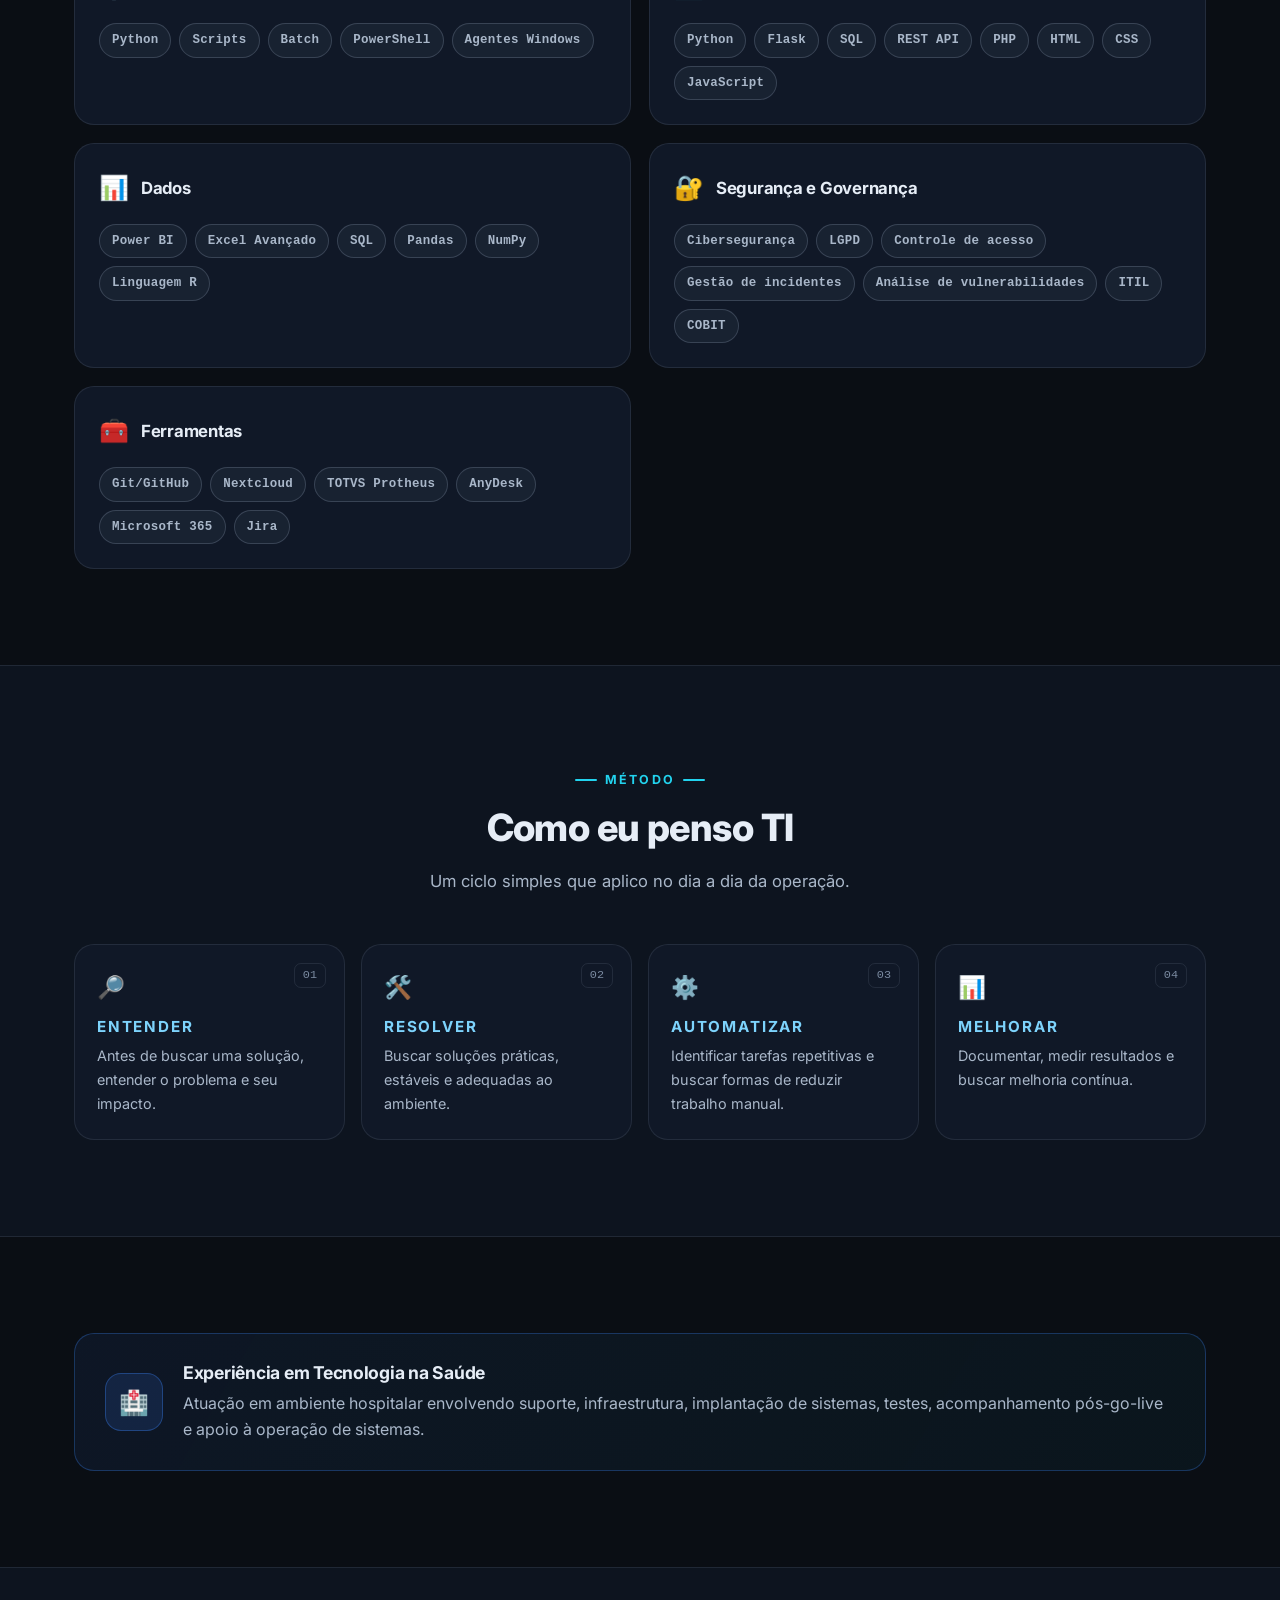
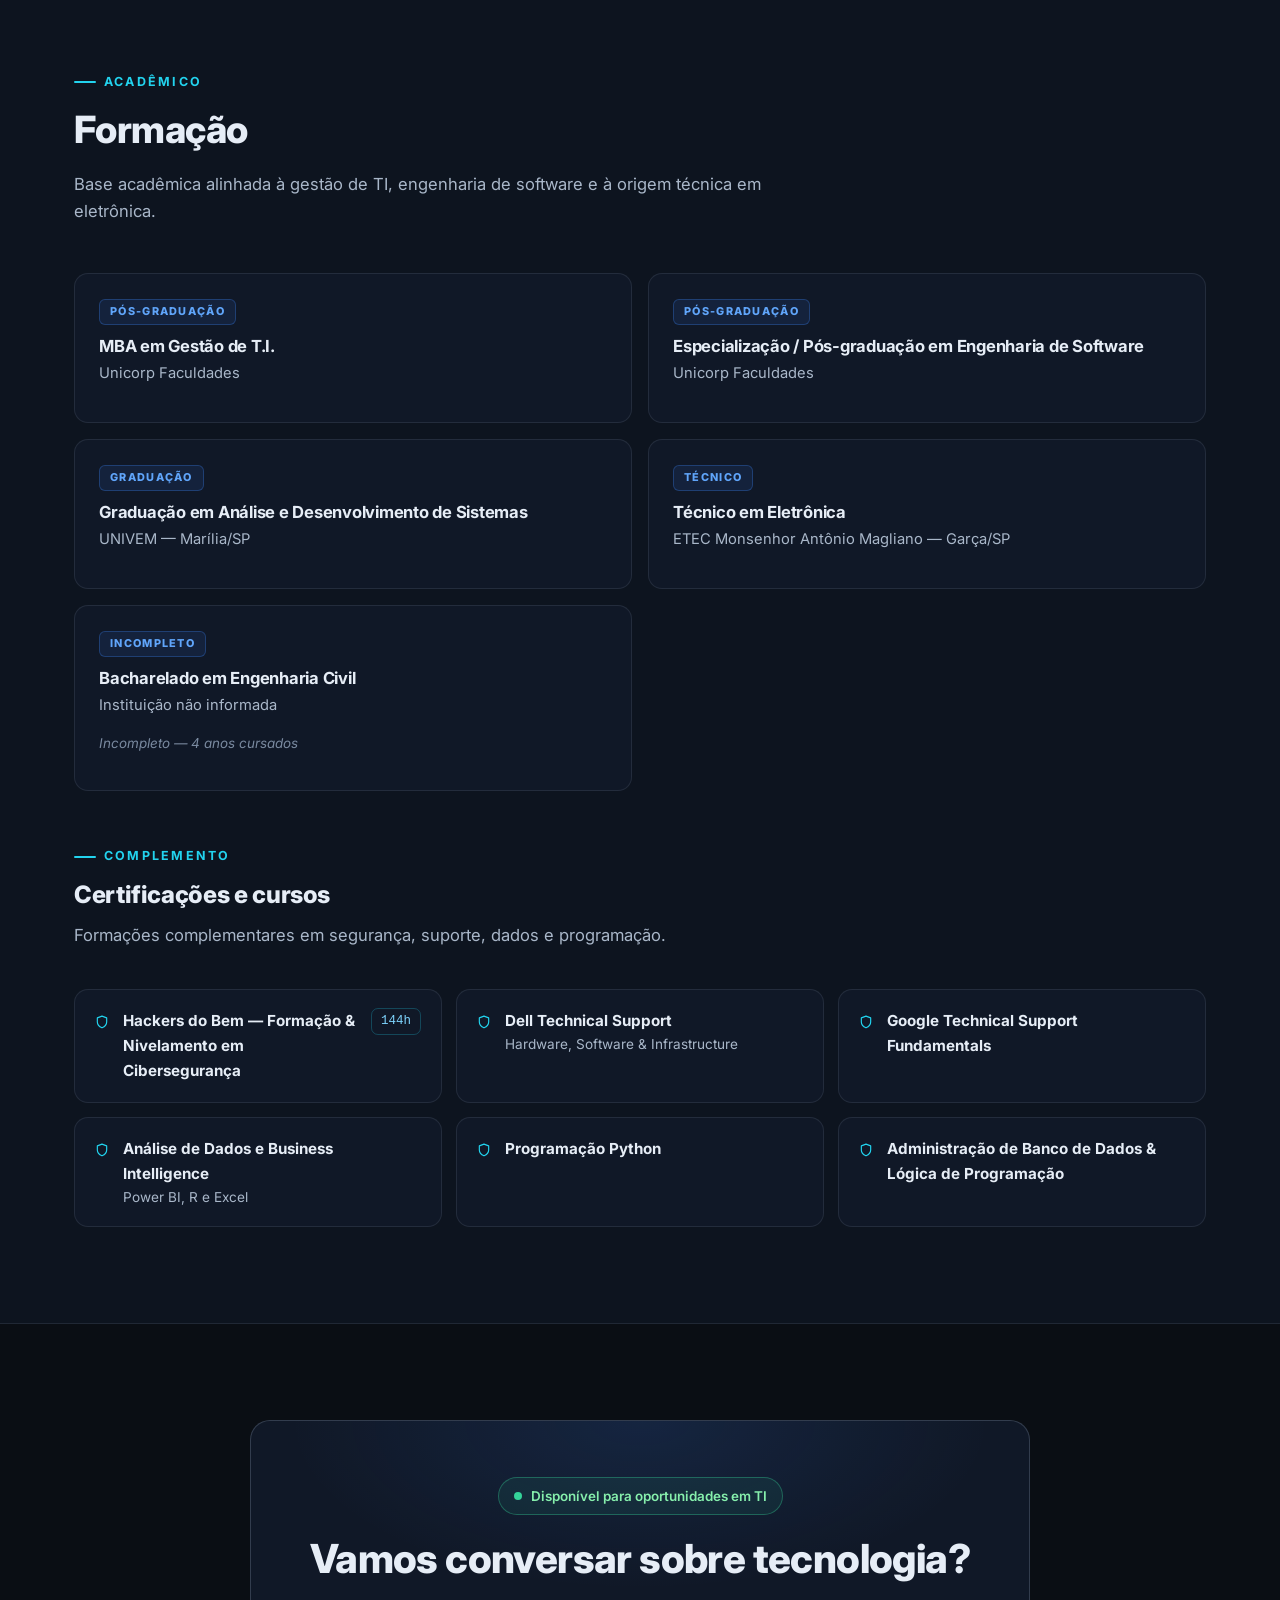
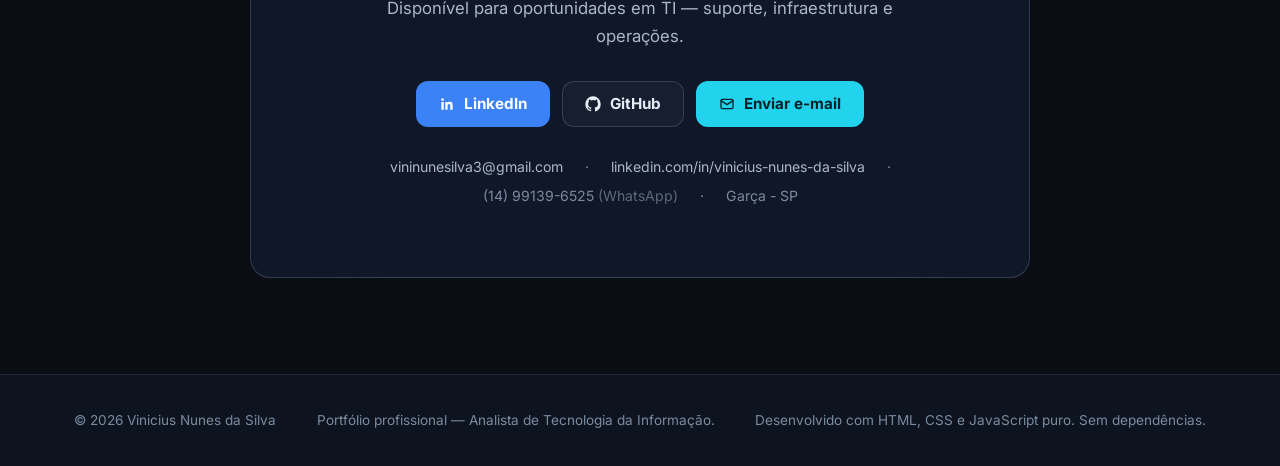
==== commit 8a3fe5df: "Corrige URL do LinkedIn (terminava em 268 em vez de 2b8) Corrige o link em data.js, JSON-LD e no cur" ====
--- a/index.html
+++ b/index.html
@@ -50,7 +50,7 @@
     "image": "assets/img/og-image.png",
     "address": { "@type": "PostalAddress", "addressLocality": "Garça", "addressRegion": "SP", "addressCountry": "BR" },
     "sameAs": [
-      "https://linkedin.com/in/vinicius-nunes-da-silva-204979268",
+      "https://www.linkedin.com/in/vinicius-nunes-da-silva-2049792b8/",
       "https://github.com/Vinenuness"
     ],
     "knowsAbout": ["Suporte de TI", "Infraestrutura", "Operações de TI", "Automação", "Nextcloud", "Windows", "Linux", "Python", "Power BI", "LGPD"]
--- a/assets/css/theme.css
+++ b/assets/css/theme.css
@@ -271,7 +271,7 @@
 .fact-sub { font-size: .84rem; color: var(--text-mute); }
 
 /* ---------------------------------------------------- timeline -------- */
-.timeline { position: relative; padding-left: 34px; }
+.timeline { position: relative; padding-left: 34px; list-style: none; }
 .timeline::before {
   content: ''; position: absolute; left: 9px; top: 6px; bottom: 6px;
   width: 2px; background: linear-gradient(180deg, var(--cyan), rgba(59, 130, 246, .35), transparent);
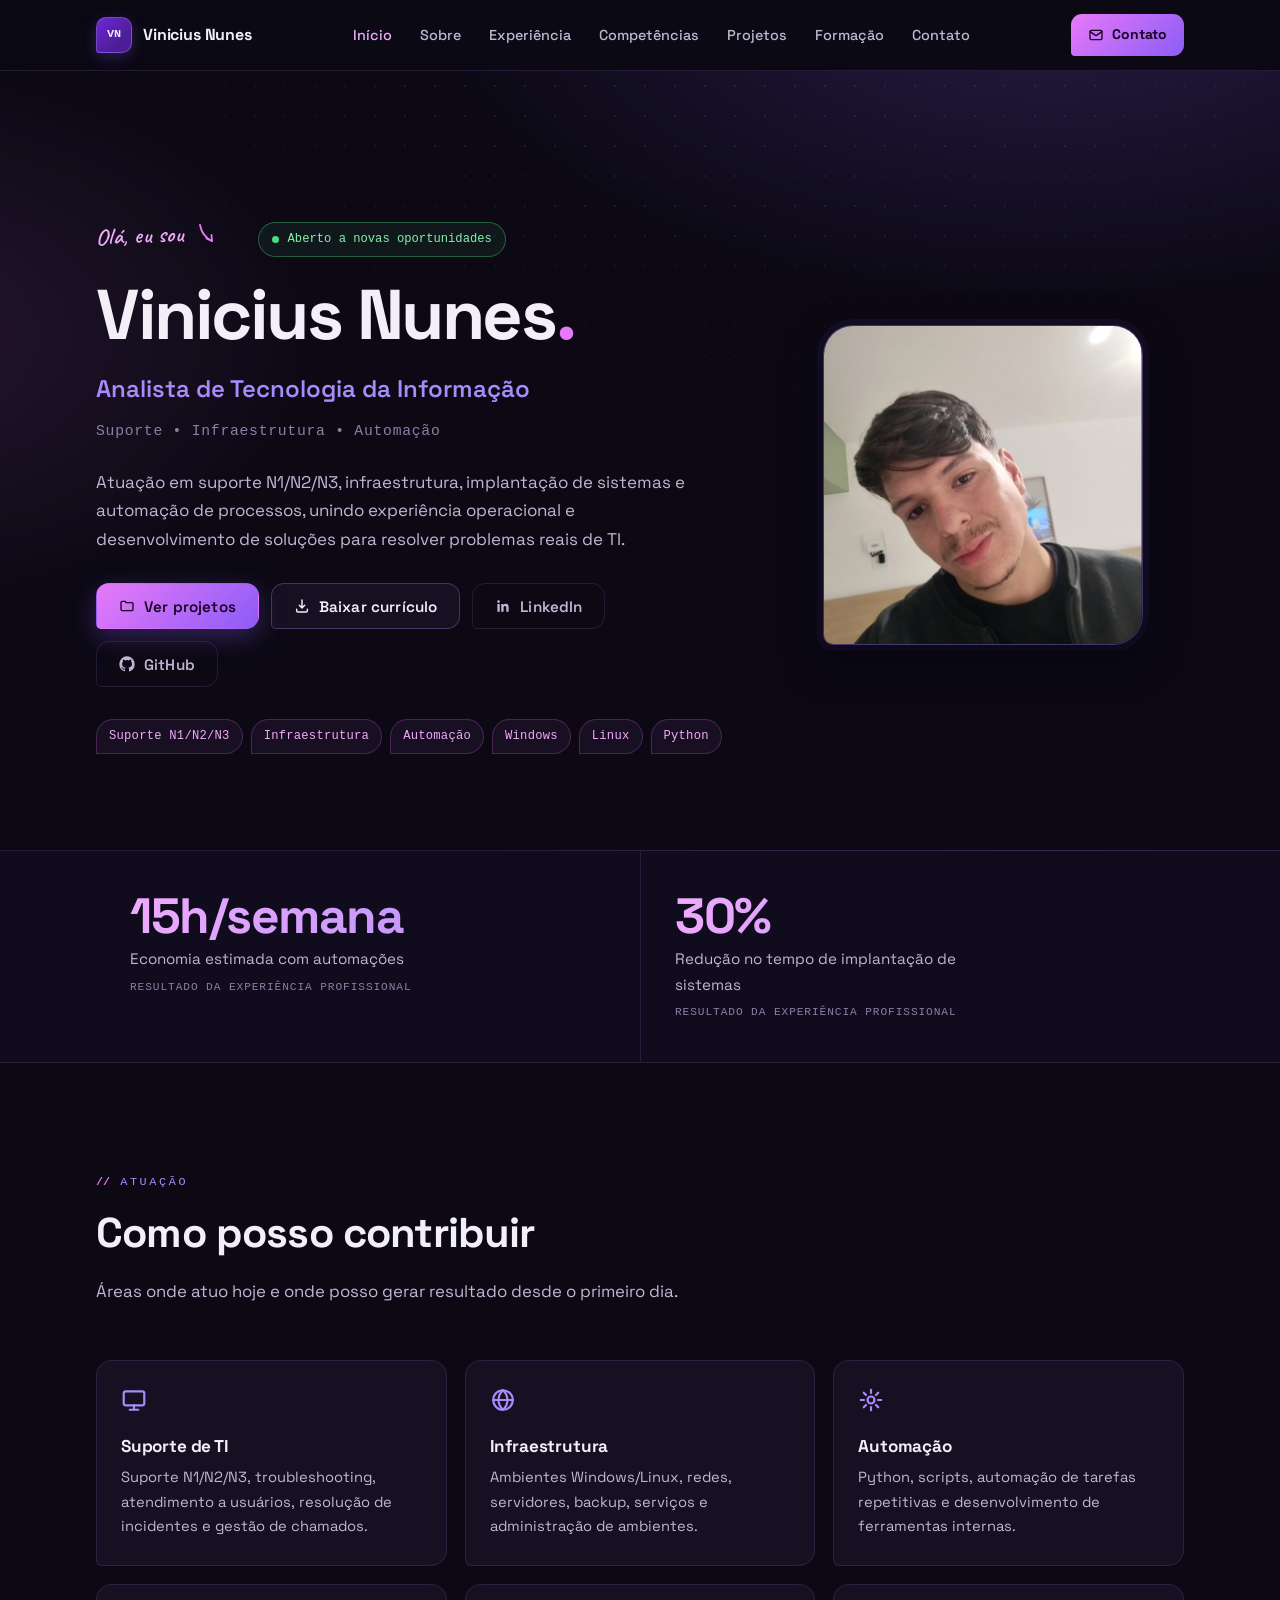
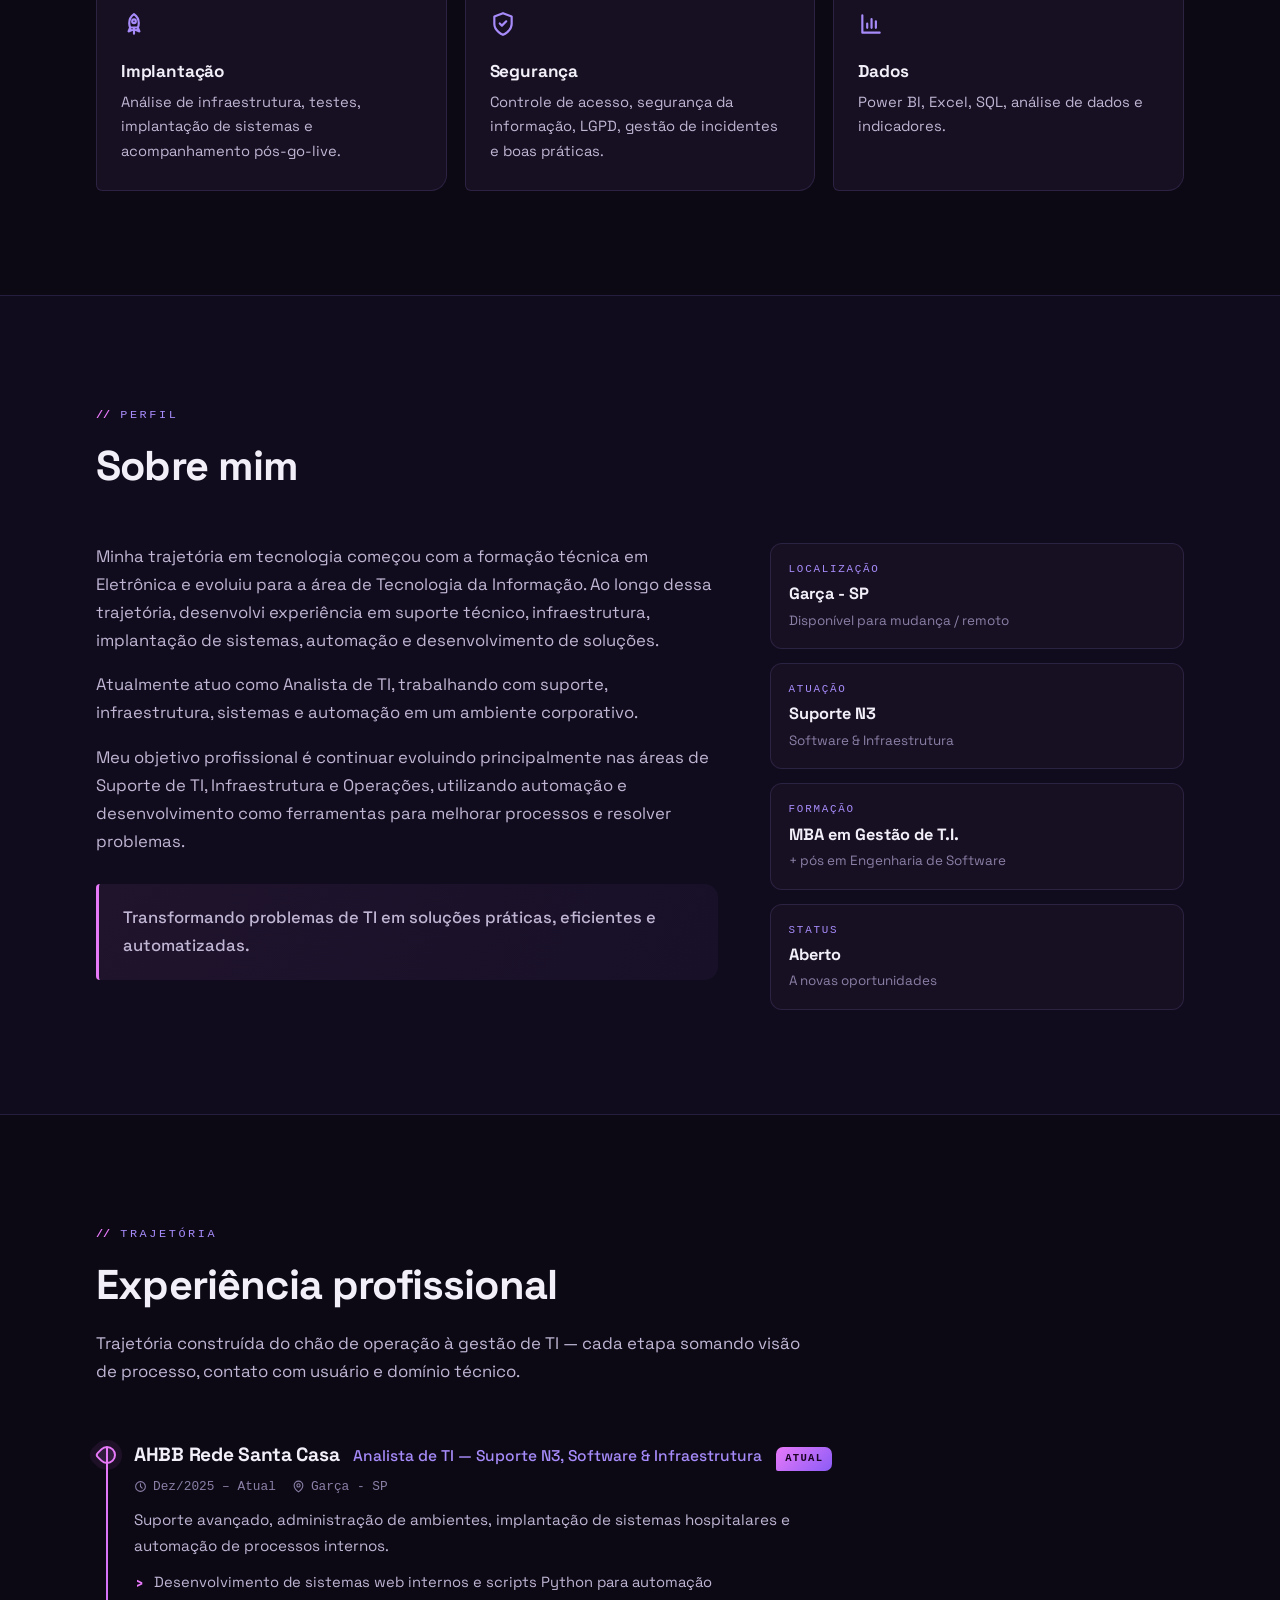
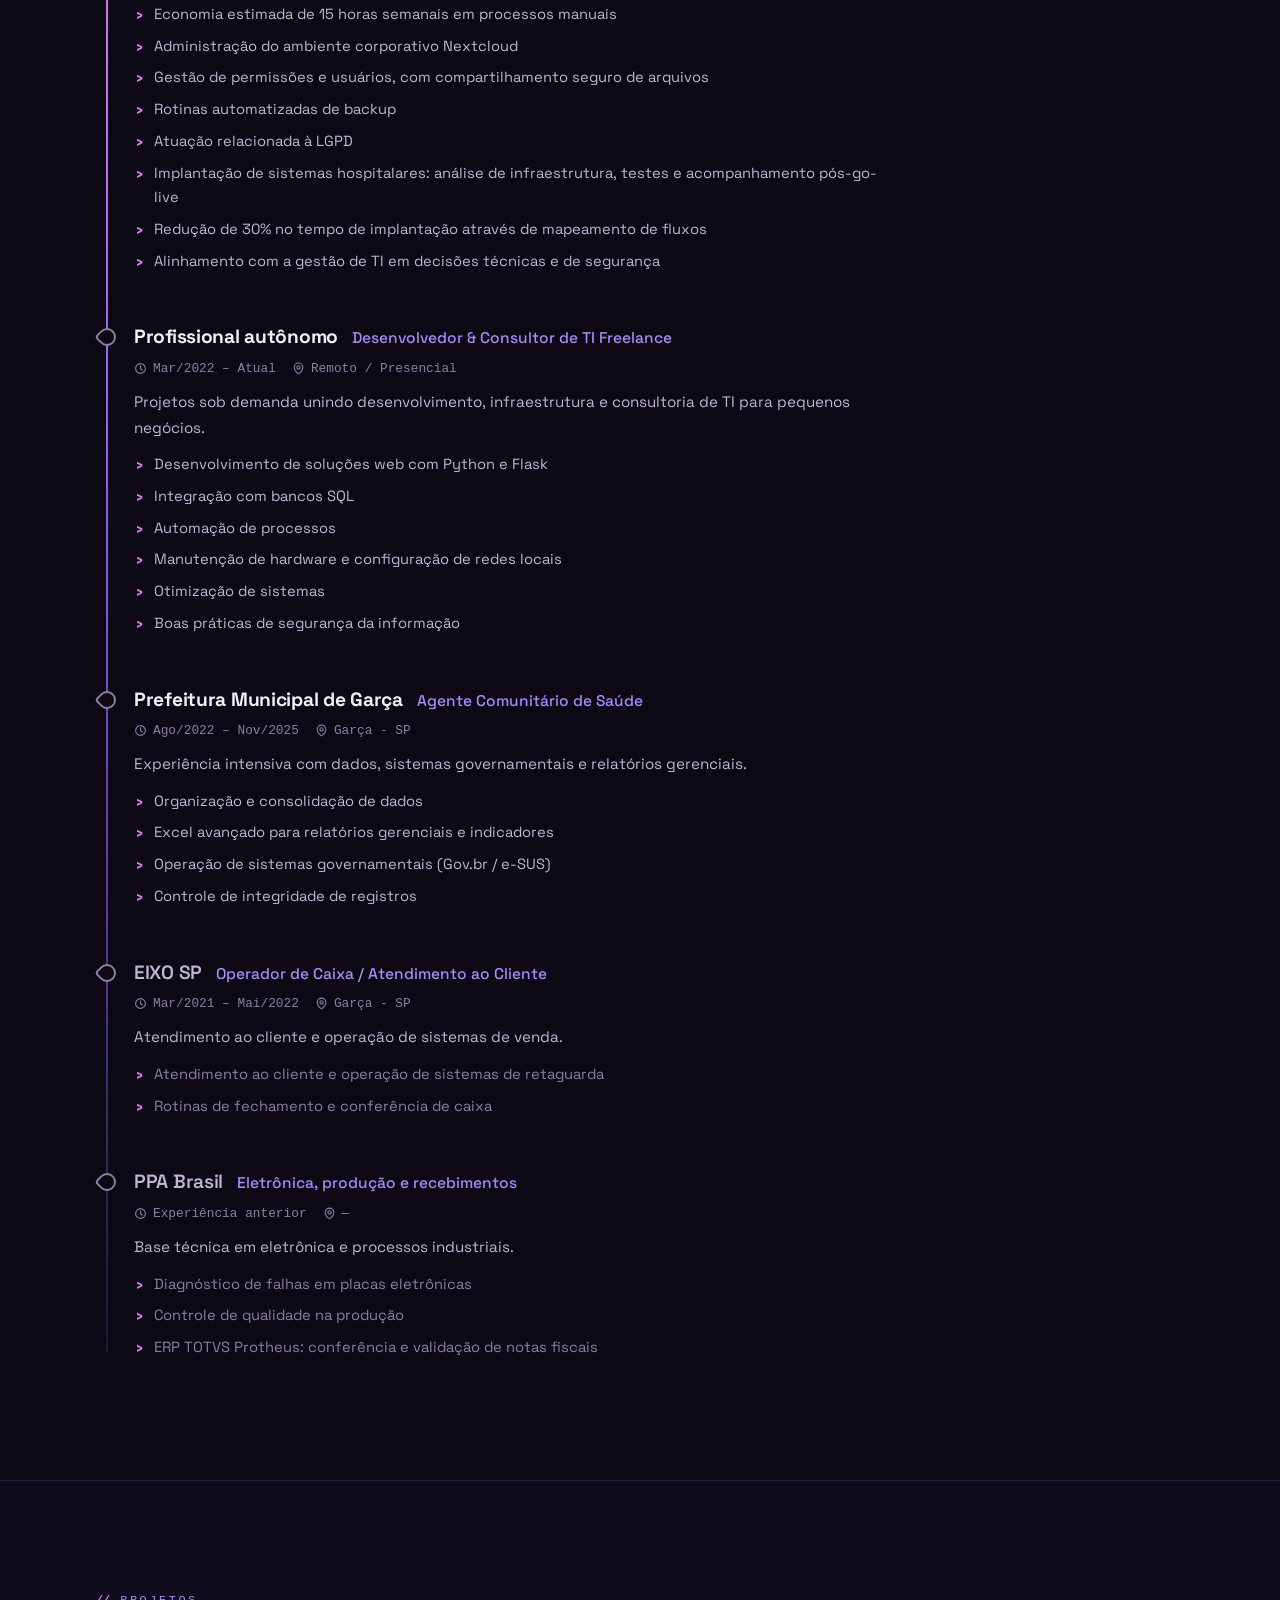
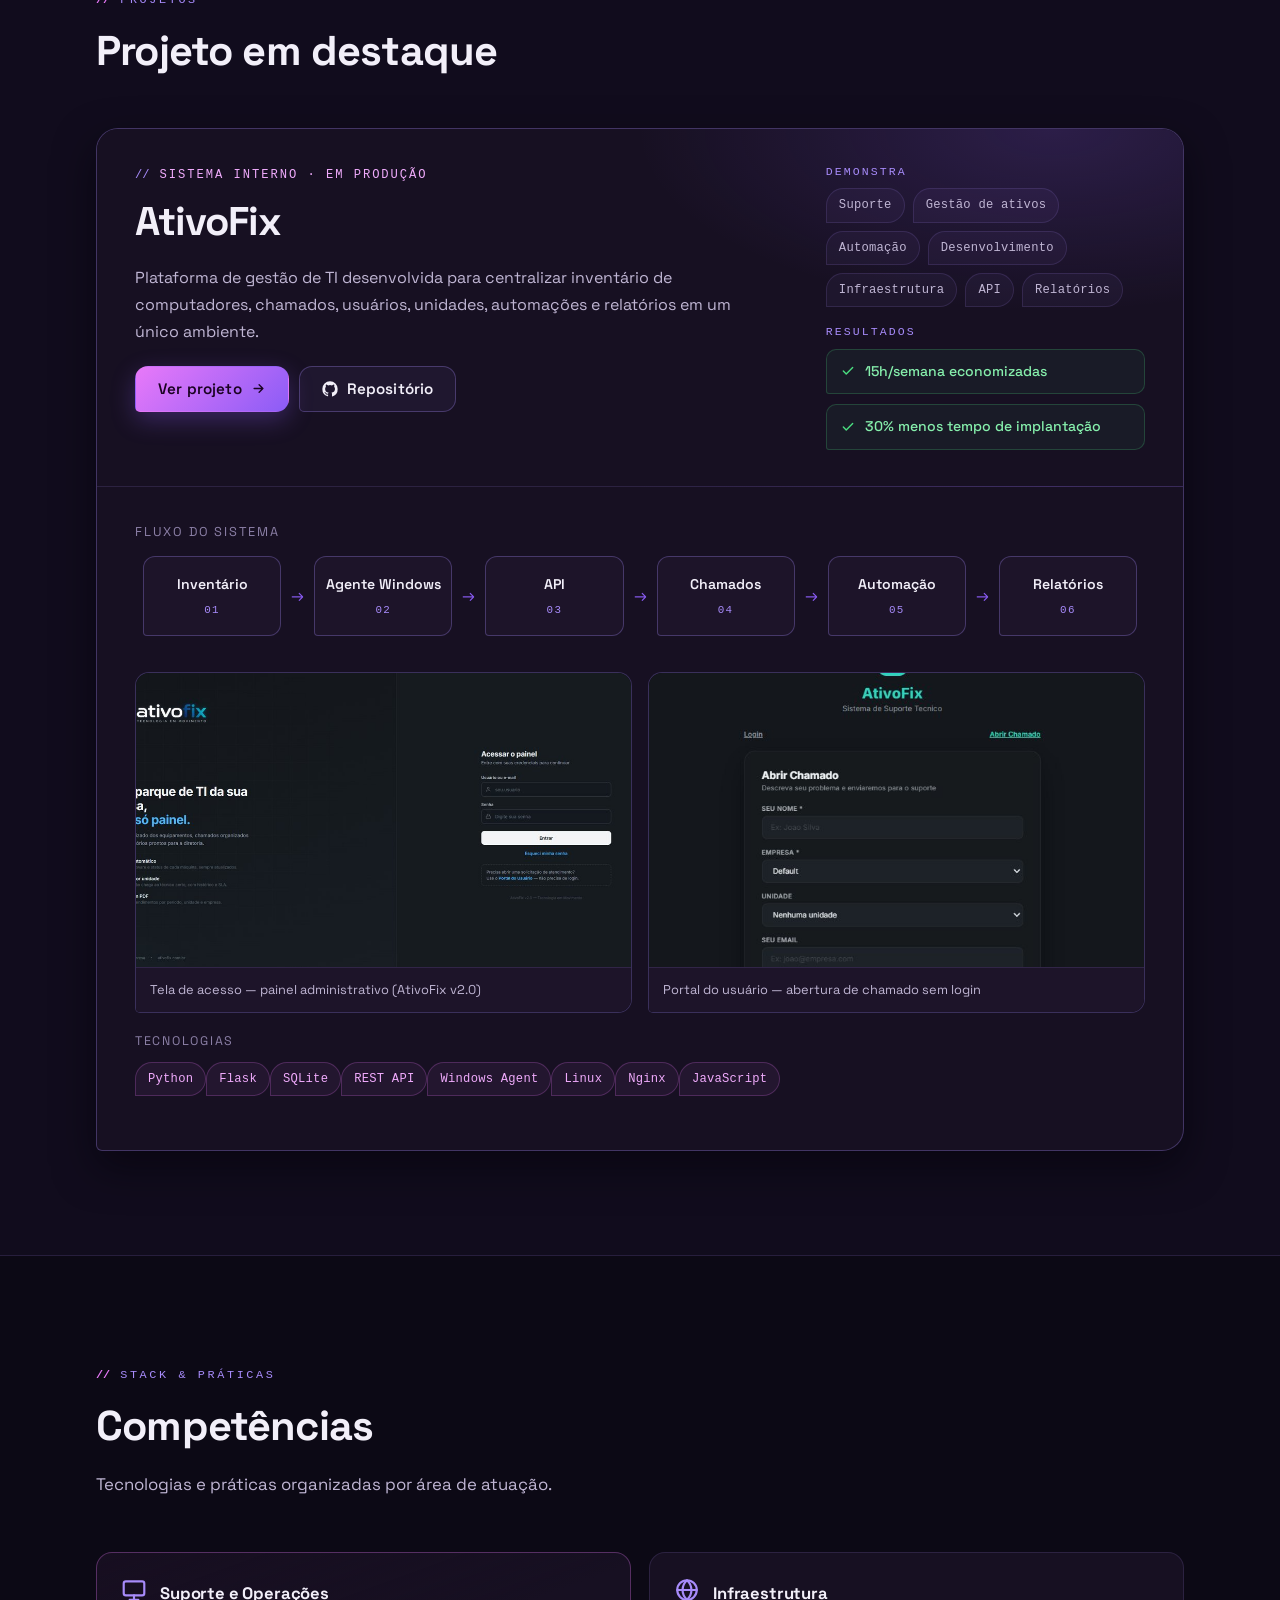
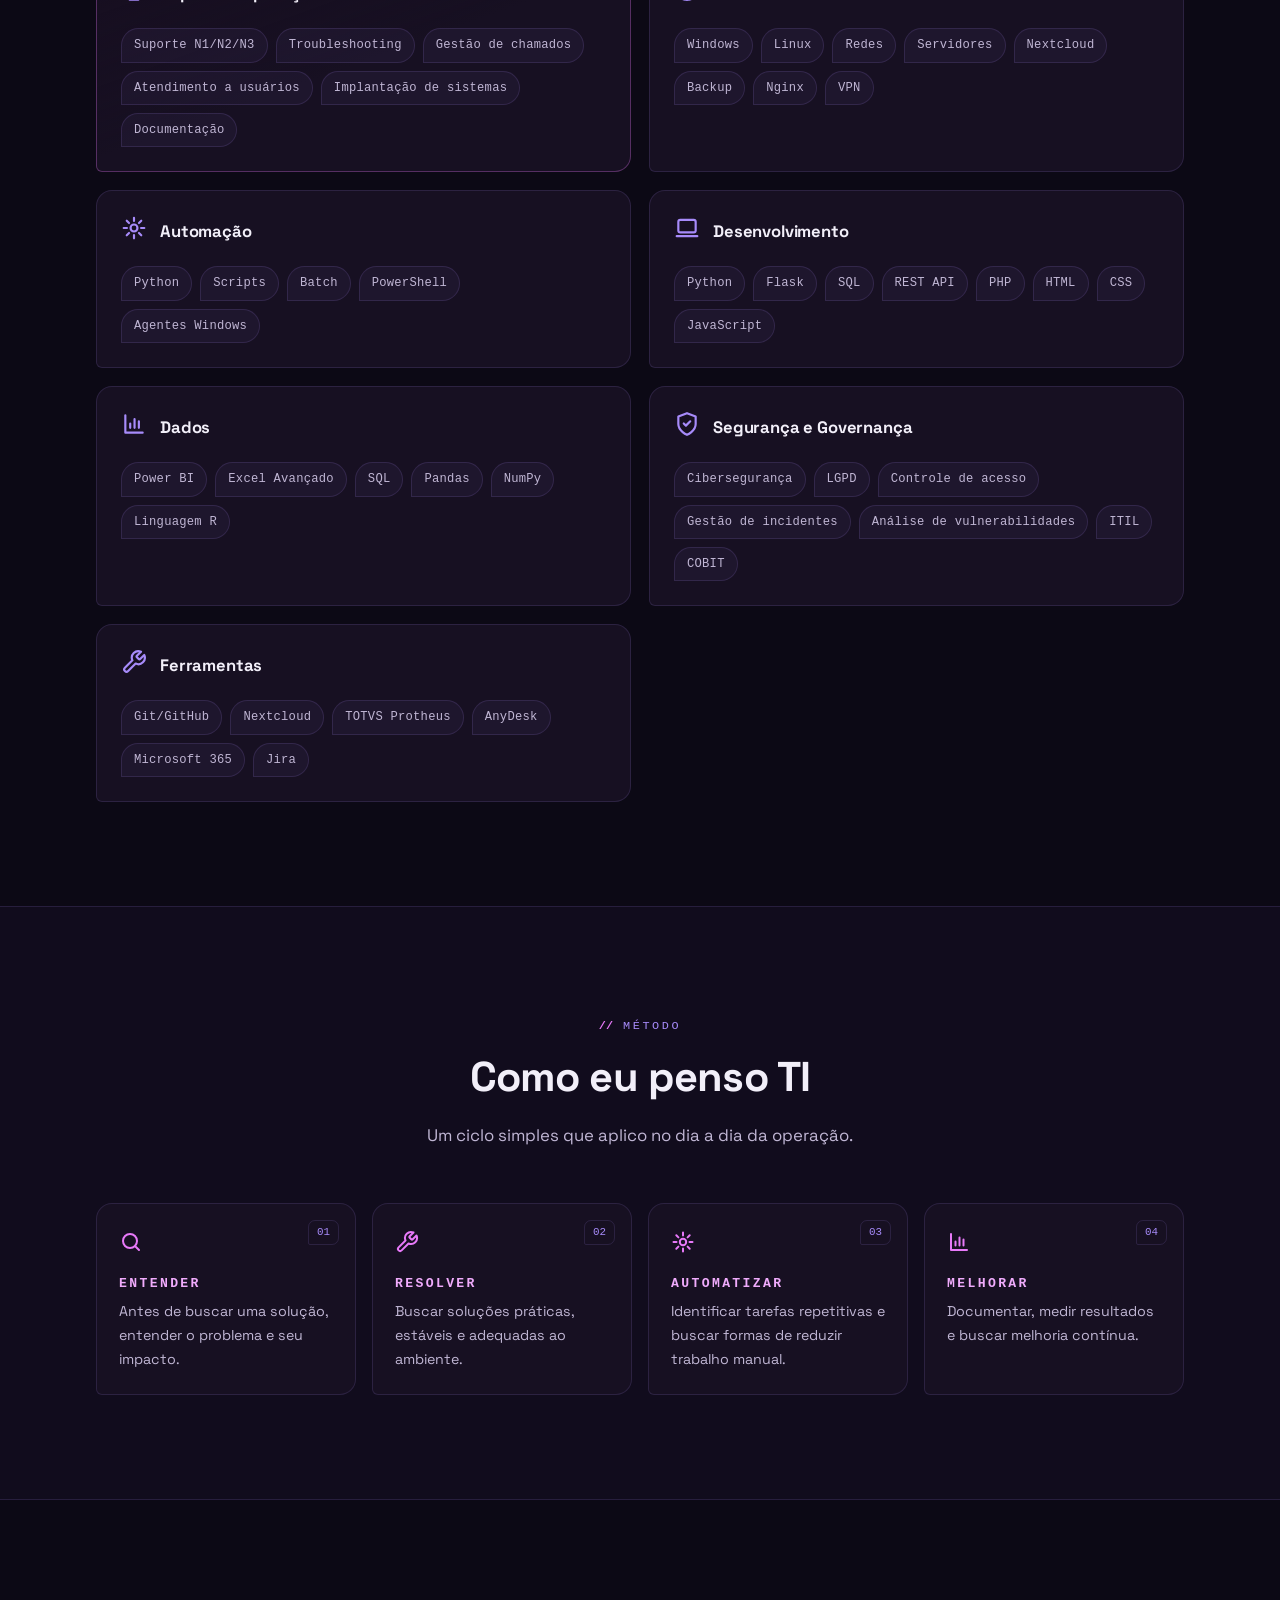
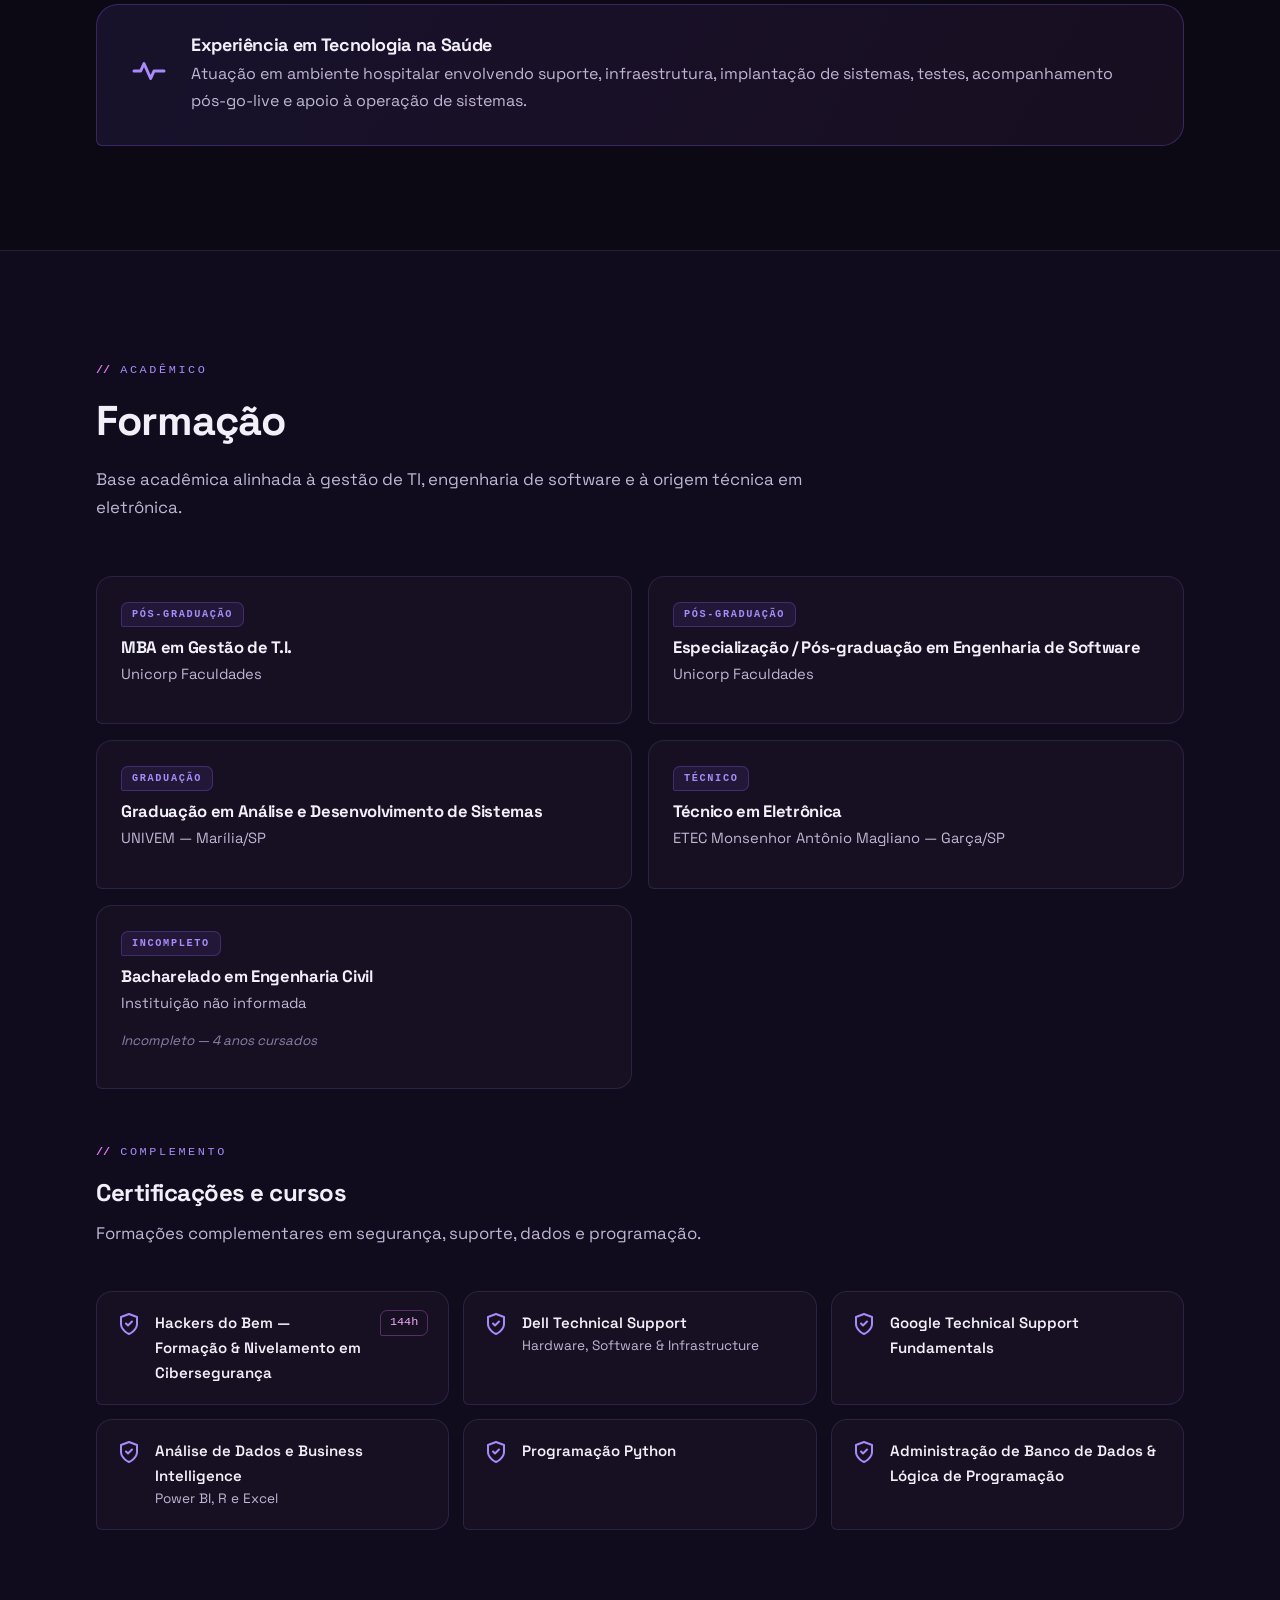
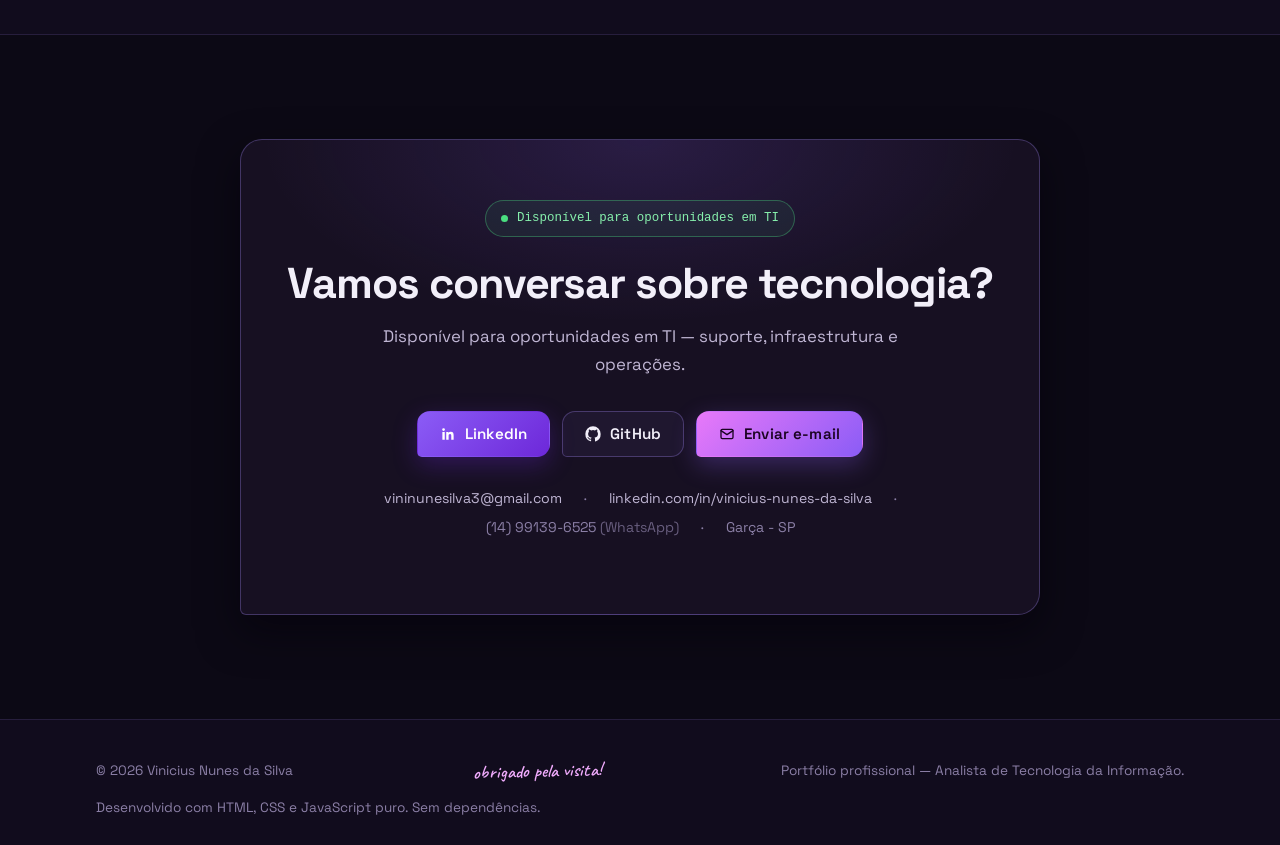
==== commit f25c7c25: "Redesenho visual completo: dark violeta moderno com detalhes humanizados - Novo design system (Space" ====
--- a/index.html
+++ b/index.html
@@ -6,7 +6,7 @@
   <title>Vinicius Nunes | Analista de TI | Suporte e Infraestrutura</title>
   <meta name="description" content="Portfólio de Vinicius Nunes, Analista de Tecnologia da Informação com experiência em suporte, infraestrutura, automação, implantação de sistemas e gestão de TI.">
   <meta name="author" content="Vinicius Nunes da Silva">
-  <meta name="theme-color" content="#0A0E14">
+  <meta name="theme-color" content="#0C0915">
 
   <!-- Open Graph (LinkedIn / WhatsApp / Facebook) -->
   <meta property="og:type" content="website">
@@ -34,7 +34,7 @@
   <!-- Fontes -->
   <link rel="preconnect" href="https://fonts.googleapis.com">
   <link rel="preconnect" href="https://fonts.gstatic.com" crossorigin>
-  <link href="https://fonts.googleapis.com/css2?family=Inter:wght@400;600;700;800&display=swap" rel="stylesheet">
+  <link href="https://fonts.googleapis.com/css2?family=Space+Grotesk:wght@400;500;600;700&family=Caveat:wght@600;700&display=swap" rel="stylesheet">
 
   <link rel="stylesheet" href="assets/css/theme.css">
   <!-- Dados JSON-LD para SEO (sincronizados com assets/js/data.js) -->
--- a/assets/css/theme.css
+++ b/assets/css/theme.css
@@ -1,47 +1,51 @@
 /* =====================================================================
-   theme.css — Sistema de design do portfólio
-   Tema escuro corporativo: grafite/preto + azul + ciano (destaque)
+   theme.css — Sistema de design do portfólio (v2)
+   Direção: dark violeta moderno, tipografia com identidade,
+   ritmo irregular e detalhes humanizados. Sem "cara de IA".
    ===================================================================== */
 
 /* ------------------------------------------------------------ tokens -- */
 :root {
-  /* superfícies */
-  --bg:            #0A0E14;
-  --bg-soft:       #0D141F;
-  --surface:       #101827;
-  --surface-2:     #141E30;
-  --surface-3:     #182438;
+  /* superfícies — profundo, quase-preto com veio violeta */
+  --bg:            #0C0915;
+  --bg-soft:       #110C1D;
+  --surface:       #171022;
+  --surface-2:     #1D1429;
+  --surface-3:     #251935;
 
   /* texto */
-  --text:          #E6EDF6;
-  --text-dim:      #A9B7C9;
-  --text-mute:     #7A8AA0;
-
-  /* marca */
-  --blue:          #3B82F6;
-  --blue-soft:     #60A5FA;
-  --cyan:          #22D3EE;
-  --cyan-soft:     #7DD3FC;
-  --green:         #34D399;
+  --text:          #F2EFF9;
+  --text-dim:      #C0B6D4;
+  --text-mute:     #8B7FA6;
+
+  /* marca — violeta + magenta quente como destaque */
+  --violet:        #8B5CF6;
+  --violet-soft:   #A78BFA;
+  --violet-deep:   #6D28D9;
+  --magenta:       #E879F9;
+  --pink:          #F0ABFC;
+  --green:         #4ADE80;
 
   /* linhas */
-  --line:          rgba(148, 163, 184, .14);
-  --line-strong:   rgba(148, 163, 184, .26);
+  --line:          rgba(167, 139, 250, .14);
+  --line-strong:   rgba(167, 139, 250, .30);
 
   /* efeitos */
-  --glow-cyan:     rgba(34, 211, 238, .10);
-  --glow-blue:     rgba(59, 130, 246, .12);
-  --shadow:        0 12px 32px rgba(2, 6, 12, .45);
-
-  /* geometria */
-  --radius:        14px;
-  --radius-lg:     20px;
-  --container:     1180px;
-  --nav-h:         68px;
+  --glow-violet:   rgba(139, 92, 246, .16);
+  --glow-magenta:  rgba(232, 121, 249, .10);
+  --shadow:        0 16px 40px rgba(4, 2, 10, .55);
+
+  /* geometria — cantos assimétricos dão ritmo */
+  --radius:        12px;
+  --radius-lg:     22px 22px 22px 6px;
+  --radius-card:   16px 16px 16px 6px;
+  --container:     1140px;
+  --nav-h:         70px;
 
   /* tipografia */
-  --font: 'Inter', -apple-system, BlinkMacSystemFont, 'Segoe UI', Roboto, 'Helvetica Neue', Arial, sans-serif;
-  --mono: ui-monospace, 'Cascadia Code', 'JetBrains Mono', Consolas, Menlo, monospace;
+  --font: 'Space Grotesk', 'Inter', -apple-system, 'Segoe UI', Roboto, sans-serif;
+  --script: 'Caveat', 'Segoe Script', cursive;
+  --mono: ui-monospace, 'Cascadia Code', Consolas, Menlo, monospace;
 }
 
 /* ---------------------------------------------------------- reset ----- */
@@ -52,24 +56,24 @@
   font-family: var(--font);
   background: var(--bg);
   color: var(--text);
-  line-height: 1.65;
+  line-height: 1.68;
   font-size: 16px;
   -webkit-font-smoothing: antialiased;
   text-rendering: optimizeLegibility;
 }
 img { max-width: 100%; display: block; }
-a { color: var(--cyan-soft); text-decoration: none; transition: color .18s ease; }
-a:hover { color: var(--cyan); }
-h1, h2, h3, h4 { line-height: 1.2; margin: 0 0 .5em; letter-spacing: -.015em; }
+a { color: var(--pink); text-decoration: none; transition: color .18s ease; }
+a:hover { color: var(--magenta); }
+h1, h2, h3, h4 { line-height: 1.14; margin: 0 0 .5em; letter-spacing: -.02em; }
 p  { margin: 0 0 1em; }
 ul { margin: 0; padding: 0; list-style: none; }
 button { font-family: inherit; }
 
-/* acessibilidade: foco visível + skip link */
-:focus-visible { outline: 2px solid var(--cyan); outline-offset: 3px; border-radius: 4px; }
+/* acessibilidade */
+:focus-visible { outline: 2px solid var(--magenta); outline-offset: 3px; border-radius: 4px; }
 .skip-link {
   position: absolute; left: -9999px; top: 0; z-index: 200;
-  background: var(--cyan); color: #06222A; font-weight: 700;
+  background: var(--magenta); color: #1B0322; font-weight: 700;
   padding: 10px 18px; border-radius: 0 0 10px 0;
 }
 .skip-link:focus { left: 0; }
@@ -79,57 +83,65 @@
 }
 
 /* ------------------------------------------------------- layout ------- */
-.container { max-width: var(--container); margin: 0 auto; padding: 0 24px; }
-.section { padding: 96px 0; scroll-margin-top: calc(var(--nav-h) + 12px); }
+.container { max-width: var(--container); margin: 0 auto; padding: 0 26px; }
+.section { padding: 104px 0; scroll-margin-top: calc(var(--nav-h) + 8px); }
 .section--soft { background: var(--bg-soft); border-block: 1px solid var(--line); }
 
-.section-head { max-width: 760px; margin-bottom: 48px; }
+.section-head { max-width: 720px; margin-bottom: 54px; }
 .section-head--center { margin-inline: auto; text-align: center; }
 .eyebrow {
-  display: inline-flex; align-items: center; gap: 8px;
-  font-size: .78rem; font-weight: 700; letter-spacing: .18em;
-  text-transform: uppercase; color: var(--cyan);
-  margin-bottom: 14px;
-}
-.eyebrow::before { content: ''; width: 22px; height: 2px; background: var(--cyan); border-radius: 2px; }
-.section-head--center .eyebrow::after { content: ''; width: 22px; height: 2px; background: var(--cyan); border-radius: 2px; }
-.section-title { font-size: clamp(1.7rem, 3.2vw, 2.35rem); font-weight: 800; color: var(--text); }
-.section-lead { color: var(--text-dim); font-size: 1.04rem; margin-bottom: 0; }
+  display: inline-flex; align-items: center; gap: 10px;
+  font-family: var(--mono); font-size: .74rem; font-weight: 500;
+  letter-spacing: .22em; text-transform: uppercase; color: var(--violet-soft);
+  margin-bottom: 16px;
+}
+.eyebrow::before { content: '//'; color: var(--magenta); font-weight: 700; letter-spacing: 0; }
+.section-title {
+  font-size: clamp(1.85rem, 3.4vw, 2.6rem); font-weight: 700; color: var(--text);
+}
+.section-title em { font-style: normal; color: var(--violet-soft); }
+.section-lead { color: var(--text-dim); font-size: 1.05rem; margin-bottom: 0; }
+
+/* anotação manuscrita — o detalhe humano */
+.hand {
+  font-family: var(--script); color: var(--pink);
+  font-size: 1.25rem; font-weight: 600; letter-spacing: .01em;
+  transform: rotate(-2deg); display: inline-block;
+}
 
 /* ------------------------------------------------------- nav ---------- */
-/* o wrapper de montagem recebe o sticky (o header está dentro dele) */
 [data-mount="nav"] { position: sticky; top: 0; z-index: 100; }
 .nav {
-  background: rgba(10, 14, 20, .82);
-  -webkit-backdrop-filter: blur(12px); backdrop-filter: blur(12px);
+  background: rgba(12, 9, 21, .78);
+  -webkit-backdrop-filter: blur(14px); backdrop-filter: blur(14px);
   border-bottom: 1px solid var(--line);
 }
 .nav-inner { display: flex; align-items: center; justify-content: space-between; height: var(--nav-h); gap: 16px; }
-.brand { display: inline-flex; align-items: center; gap: 10px; font-weight: 800; color: var(--text); font-size: 1.02rem; }
+.brand { display: inline-flex; align-items: center; gap: 11px; font-weight: 700; color: var(--text); font-size: 1rem; letter-spacing: -.01em; }
 .brand:hover { color: var(--text); }
 .brand-mark {
-  width: 34px; height: 34px; border-radius: 9px; flex: none;
+  width: 36px; height: 36px; border-radius: 10px 10px 10px 3px; flex: none;
   display: inline-flex; align-items: center; justify-content: center; white-space: nowrap;
-  background: linear-gradient(135deg, #0E1A2B, #0A121E);
-  border: 1px solid var(--line-strong);
-  font-family: var(--mono); font-size: .78rem; font-weight: 700; letter-spacing: .02em;
-}
-.brand-mark b { color: var(--text); font-weight: 700; }
-.brand-mark span { color: var(--cyan); }
-.nav-links { display: flex; align-items: center; gap: 4px; }
+  background: linear-gradient(135deg, var(--violet-deep), #4C1D95 70%);
+  border: 1px solid rgba(167, 139, 250, .4);
+  font-family: var(--mono); font-size: .74rem; font-weight: 700;
+  color: #EDE9FE; box-shadow: 0 4px 14px rgba(139, 92, 246, .25);
+}
+.nav-links { display: flex; align-items: center; gap: 2px; }
 .nav-links a {
-  color: var(--text-dim); font-size: .92rem; font-weight: 600;
+  color: var(--text-dim); font-size: .9rem; font-weight: 500;
   padding: 8px 13px; border-radius: 9px; transition: color .18s ease, background .18s ease;
 }
-.nav-links a:hover { color: var(--text); background: rgba(148, 163, 184, .08); }
-.nav-links a.is-active { color: var(--cyan); }
+.nav-links a:hover { color: var(--text); background: rgba(167, 139, 250, .09); }
+.nav-links a.is-active { color: var(--pink); }
 .nav-cta {
   display: inline-flex; align-items: center; gap: 8px;
-  font-size: .88rem; font-weight: 700; color: #06222A !important;
-  background: var(--cyan); padding: 9px 16px; border-radius: 10px;
-  transition: filter .18s ease;
-}
-.nav-cta:hover { filter: brightness(1.08); color: #06222A !important; }
+  font-size: .87rem; font-weight: 700; color: #1B0322 !important;
+  background: linear-gradient(135deg, var(--magenta), var(--violet));
+  padding: 9px 17px; border-radius: 11px 11px 11px 4px;
+  transition: filter .18s ease, transform .18s ease;
+}
+.nav-cta:hover { filter: brightness(1.1); color: #1B0322 !important; transform: translateY(-1px); }
 .nav-toggle {
   display: none; background: none; border: 1px solid var(--line-strong);
   border-radius: 10px; padding: 9px 11px; cursor: pointer; color: var(--text);
@@ -140,163 +152,195 @@
 /* ------------------------------------------------------- hero --------- */
 .hero {
   position: relative; overflow: hidden;
-  padding: calc(var(--nav-h) + 72px) 0 84px;
+  padding: calc(var(--nav-h) + 76px) 0 96px;
   background:
-    radial-gradient(900px 480px at 78% -10%, var(--glow-blue), transparent 62%),
-    radial-gradient(700px 420px at -8% 30%, var(--glow-cyan), transparent 60%),
+    radial-gradient(1000px 520px at 82% -12%, rgba(139, 92, 246, .22), transparent 62%),
+    radial-gradient(760px 460px at -10% 34%, rgba(232, 121, 249, .12), transparent 58%),
     var(--bg);
   border-bottom: 1px solid var(--line);
 }
-.hero::before { /* grid discreto de fundo */
+.hero::before {
   content: ''; position: absolute; inset: 0; pointer-events: none;
   background-image:
-    linear-gradient(rgba(148, 163, 184, .045) 1px, transparent 1px),
-    linear-gradient(90deg, rgba(148, 163, 184, .045) 1px, transparent 1px);
-  background-size: 56px 56px;
-  mask-image: radial-gradient(ellipse 90% 70% at 50% 0%, #000 40%, transparent 78%);
-  -webkit-mask-image: radial-gradient(ellipse 90% 70% at 50% 0%, #000 40%, transparent 78%);
+    radial-gradient(rgba(167, 139, 250, .10) 1px, transparent 1.6px);
+  background-size: 30px 30px;
+  mask-image: radial-gradient(ellipse 85% 65% at 60% 0%, #000 30%, transparent 75%);
+  -webkit-mask-image: radial-gradient(ellipse 85% 65% at 60% 0%, #000 30%, transparent 75%);
 }
 .hero-grid {
   position: relative; display: grid; gap: 56px; align-items: center;
-  grid-template-columns: 1.25fr .75fr;
-}
+  grid-template-columns: 1.22fr .78fr;
+}
+.hero-hello {
+  display: inline-flex; align-items: baseline; gap: 12px; margin-bottom: 18px;
+}
+.hero-hello .hand { font-size: 1.45rem; color: var(--pink); }
+.hero-hello .arrow-doodle { color: var(--magenta); flex: none; transform: translateY(3px); }
 .status-pill {
-  display: inline-flex; align-items: center; gap: 9px;
-  border: 1px solid rgba(52, 211, 153, .35); background: rgba(52, 211, 153, .08);
-  color: #86EFAC; font-size: .84rem; font-weight: 600;
-  padding: 7px 14px; border-radius: 999px; margin-bottom: 22px;
-}
-.status-dot { width: 8px; height: 8px; border-radius: 50%; background: var(--green); animation: pulse 2.4s ease-in-out infinite; }
-@keyframes pulse { 0%, 100% { opacity: 1; } 50% { opacity: .35; } }
-.hero h1 { font-size: clamp(2.5rem, 6vw, 4rem); font-weight: 800; letter-spacing: -.03em; margin-bottom: 10px; }
-.hero h1 .accent { color: var(--cyan); }
-.hero-role { font-size: clamp(1.15rem, 2.4vw, 1.5rem); font-weight: 700; color: var(--blue-soft); margin-bottom: 8px; }
-.hero-spec { font-family: var(--mono); font-size: .95rem; color: var(--text-mute); letter-spacing: .04em; margin-bottom: 20px; }
-.hero-text { color: var(--text-dim); max-width: 620px; font-size: 1.06rem; margin-bottom: 26px; }
-.hero-actions { display: flex; flex-wrap: wrap; gap: 12px; margin-bottom: 30px; }
+  display: inline-flex; align-items: center; gap: 9px; margin-left: 22px;
+  border: 1px solid rgba(74, 222, 128, .35); background: rgba(74, 222, 128, .07);
+  color: #86EFAC; font-family: var(--mono); font-size: .76rem; font-weight: 500;
+  padding: 6px 13px; border-radius: 999px; vertical-align: middle;
+}
+.status-dot { width: 7px; height: 7px; border-radius: 50%; background: var(--green); animation: pulse 2.6s ease-in-out infinite; }
+@keyframes pulse { 0%, 100% { opacity: 1; } 50% { opacity: .3; } }
+.hero h1 {
+  font-size: clamp(2.7rem, 6.4vw, 4.4rem); font-weight: 700;
+  letter-spacing: -.035em; margin-bottom: 14px;
+}
+.hero h1 .accent {
+  color: var(--magenta);
+}
+.hero-role { font-size: clamp(1.15rem, 2.4vw, 1.5rem); font-weight: 600; color: var(--violet-soft); margin-bottom: 10px; }
+.hero-spec {
+  font-family: var(--mono); font-size: .92rem; color: var(--text-mute);
+  letter-spacing: .05em; margin-bottom: 24px;
+}
+.hero-spec b { color: var(--pink); font-weight: 500; }
+.hero-text { color: var(--text-dim); max-width: 600px; font-size: 1.06rem; margin-bottom: 30px; }
+.hero-actions { display: flex; flex-wrap: wrap; gap: 12px; margin-bottom: 32px; }
 .hero-tags { display: flex; flex-wrap: wrap; gap: 8px; }
 
 /* botões */
 .btn {
   display: inline-flex; align-items: center; gap: 9px;
-  font-weight: 700; font-size: .95rem; line-height: 1;
-  padding: 14px 22px; border-radius: 12px; border: 1px solid transparent;
-  cursor: pointer; transition: transform .16s ease, filter .16s ease, background .16s ease, border-color .16s ease;
+  font-weight: 600; font-size: .95rem; line-height: 1; letter-spacing: .01em;
+  padding: 14px 22px; border-radius: 13px 13px 13px 5px; border: 1px solid transparent;
+  cursor: pointer; transition: transform .16s ease, filter .16s ease, border-color .16s ease, background .16s ease;
 }
 .btn:active { transform: translateY(1px); }
 .btn svg { flex: none; }
-.btn--primary { background: var(--cyan); color: #06222A; }
-.btn--primary:hover { filter: brightness(1.1); color: #06222A; }
-.btn--outline { border-color: var(--line-strong); color: var(--text); background: rgba(148, 163, 184, .05); }
-.btn--outline:hover { border-color: var(--cyan); color: var(--cyan); }
+.btn--primary {
+  background: linear-gradient(135deg, var(--magenta), var(--violet));
+  color: #1B0322; box-shadow: 0 8px 24px rgba(139, 92, 246, .3);
+}
+.btn--primary:hover { filter: brightness(1.12); color: #1B0322; transform: translateY(-1px); }
+.btn--outline { border-color: var(--line-strong); color: var(--text); background: rgba(167, 139, 250, .06); }
+.btn--outline:hover { border-color: var(--violet-soft); color: var(--pink); }
 .btn--ghost { color: var(--text-dim); border-color: var(--line); background: transparent; }
 .btn--ghost:hover { color: var(--text); border-color: var(--line-strong); }
-.btn--blue { background: var(--blue); color: #fff; }
-.btn--blue:hover { filter: brightness(1.1); color: #fff; }
+.btn--blue {
+  background: linear-gradient(135deg, var(--violet), var(--violet-deep));
+  color: #fff; box-shadow: 0 8px 24px rgba(109, 40, 217, .3);
+}
+.btn--blue:hover { filter: brightness(1.12); color: #fff; transform: translateY(-1px); }
 .btn--lg { padding: 16px 28px; font-size: 1rem; }
 
-/* retrato / placeholder de foto */
+/* retrato */
 .portrait-wrap { display: grid; place-items: center; }
 .portrait {
   position: relative; width: min(320px, 80%); aspect-ratio: 1;
-  border-radius: 24px; overflow: hidden;
+  border-radius: 30px 30px 30px 10px; overflow: hidden;
   border: 1px solid var(--line-strong);
-  background: linear-gradient(160deg, #0E1929 0%, #0B1220 55%, #0A0F19 100%);
-  box-shadow: var(--shadow);
+  background: linear-gradient(160deg, #1D1430 0%, #130D20 55%, #0E0A18 100%);
+  box-shadow: var(--shadow), 0 0 0 6px rgba(139, 92, 246, .07);
 }
 .portrait img { width: 100%; height: 100%; object-fit: cover; }
-.portrait::after { /* varredura sutil, removível junto do placeholder */
-  content: ''; position: absolute; inset: 0;
-  background: linear-gradient(115deg, transparent 42%, rgba(34, 211, 238, .05) 50%, transparent 58%);
-}
 .portrait-badge {
-  position: absolute; bottom: 14px; left: 50%; transform: translateX(-50%);
-  white-space: nowrap; font-size: .72rem; font-weight: 600; letter-spacing: .06em;
-  color: var(--text-mute); background: rgba(10, 14, 20, .85);
-  border: 1px solid var(--line); padding: 5px 12px; border-radius: 999px;
+  position: absolute; bottom: 14px; left: 50%; transform: translateX(-50%) rotate(-1.5deg);
+  white-space: nowrap; font-family: var(--script); font-size: 1.02rem; font-weight: 600;
+  color: var(--pink); background: rgba(12, 9, 21, .88);
+  border: 1px solid var(--line-strong); padding: 4px 14px; border-radius: 999px;
 }
 
 /* tags / chips */
 .tag {
   display: inline-flex; align-items: center;
-  font-family: var(--mono); font-size: .78rem; font-weight: 600; letter-spacing: .02em;
-  color: var(--cyan-soft); background: rgba(34, 211, 238, .07);
-  border: 1px solid rgba(34, 211, 238, .22);
-  padding: 6px 12px; border-radius: 999px;
-}
-.tag--neutral { color: var(--text-dim); background: rgba(148, 163, 184, .07); border-color: var(--line-strong); }
+  font-family: var(--mono); font-size: .76rem; font-weight: 500; letter-spacing: .02em;
+  color: var(--pink); background: rgba(232, 121, 249, .06);
+  border: 1px solid rgba(232, 121, 249, .22);
+  padding: 6px 12px; border-radius: 999px 999px 999px 4px;
+}
+.tag--neutral { color: var(--text-dim); background: rgba(167, 139, 250, .05); border-color: var(--line); }
 
 /* ---------------------------------------------------- métricas -------- */
 .metrics { border-bottom: 1px solid var(--line); background: var(--bg-soft); }
 .metrics-grid { display: grid; grid-template-columns: repeat(2, 1fr); }
 .metric {
   display: flex; flex-direction: column; gap: 6px;
-  padding: 34px 28px; border-left: 1px solid var(--line);
+  padding: 40px 34px; border-left: 1px solid var(--line);
+  position: relative;
 }
 .metric:first-child { border-left: 0; }
 .metric + .metric { border-left: 1px solid var(--line); }
-.metric-value { font-size: clamp(1.9rem, 4vw, 2.7rem); font-weight: 800; color: var(--cyan); letter-spacing: -.02em; }
-.metric-label { color: var(--text-dim); font-size: .95rem; max-width: 300px; }
-.metric-src { font-size: .74rem; color: var(--text-mute); letter-spacing: .05em; text-transform: uppercase; }
+.metric-value {
+  font-size: clamp(2.1rem, 4.4vw, 3.1rem); font-weight: 700;
+  letter-spacing: -.03em; line-height: 1;
+  background: linear-gradient(120deg, var(--pink), var(--violet-soft));
+  -webkit-background-clip: text; background-clip: text; color: transparent;
+}
+.metric-label { color: var(--text-dim); font-size: .95rem; max-width: 320px; }
+.metric-src { font-family: var(--mono); font-size: .7rem; color: var(--text-mute); letter-spacing: .08em; text-transform: uppercase; }
 
 /* ------------------------------------------------------- cards -------- */
 .cards-grid { display: grid; gap: 18px; grid-template-columns: repeat(3, 1fr); }
 .card {
   background: var(--surface); border: 1px solid var(--line);
-  border-radius: var(--radius-lg); padding: 26px 24px;
-  transition: transform .18s ease, border-color .18s ease, box-shadow .18s ease;
-}
-.card:hover { transform: translateY(-3px); border-color: rgba(34, 211, 238, .35); box-shadow: var(--shadow); }
-.card-icon { font-size: 1.5rem; margin-bottom: 14px; display: block; }
-.card-title { font-size: 1.08rem; font-weight: 700; margin-bottom: 8px; }
-.card-text { color: var(--text-dim); font-size: .93rem; margin: 0; }
+  border-radius: var(--radius-card); padding: 26px 24px;
+  transition: transform .2s ease, border-color .2s ease, box-shadow .2s ease;
+}
+.card:nth-child(odd) { transform: rotate(-.35deg); }
+.card:nth-child(even) { transform: rotate(.3deg); }
+.card:hover { transform: rotate(0deg) translateY(-4px); border-color: rgba(232, 121, 249, .4); box-shadow: var(--shadow); }
+.card-icon { color: var(--violet-soft); margin-bottom: 16px; display: block; }
+.card-icon svg { width: 26px; height: 26px; }
+.card-title { font-size: 1.07rem; font-weight: 700; margin-bottom: 8px; letter-spacing: -.01em; }
+.card-text { color: var(--text-dim); font-size: .92rem; margin: 0; }
 
 /* ------------------------------------------------------ sobre --------- */
-.about-grid { display: grid; gap: 48px; grid-template-columns: 1.5fr 1fr; align-items: start; }
-.about-text p { color: var(--text-dim); font-size: 1.03rem; }
-.about-text p strong { color: var(--text); }
+.about-grid { display: grid; gap: 52px; grid-template-columns: 1.5fr 1fr; align-items: start; }
+.about-text p { color: var(--text-dim); font-size: 1.04rem; }
+.about-text p strong { color: var(--text); font-weight: 600; }
 .about-quote {
-  margin: 26px 0 0; padding: 18px 22px;
-  border-left: 3px solid var(--cyan); border-radius: 0 12px 12px 0;
-  background: rgba(34, 211, 238, .05); color: var(--text);
-  font-weight: 600; font-size: 1.02rem;
-}
+  margin: 28px 0 0; padding: 20px 24px;
+  border-left: 3px solid var(--magenta); border-radius: 4px 14px 14px 4px;
+  background: linear-gradient(120deg, rgba(232, 121, 249, .07), rgba(139, 92, 246, .05));
+  color: var(--text); font-weight: 500; font-size: 1.05rem;
+}
+.about-quote .hand { display: block; font-size: 1.1rem; margin-bottom: 6px; transform: rotate(-1deg); }
 .about-facts { display: grid; gap: 14px; }
 .fact {
   background: var(--surface); border: 1px solid var(--line); border-radius: var(--radius);
   padding: 16px 18px; display: flex; flex-direction: column; gap: 2px;
-}
-.fact-label { font-size: .72rem; font-weight: 700; letter-spacing: .14em; text-transform: uppercase; color: var(--text-mute); }
+  transition: border-color .18s ease;
+}
+.fact:hover { border-color: var(--line-strong); }
+.fact-label { font-family: var(--mono); font-size: .68rem; font-weight: 500; letter-spacing: .16em; text-transform: uppercase; color: var(--violet-soft); }
 .fact-value { font-weight: 700; color: var(--text); font-size: 1.02rem; }
 .fact-sub { font-size: .84rem; color: var(--text-mute); }
 
 /* ---------------------------------------------------- timeline -------- */
-.timeline { position: relative; padding-left: 34px; list-style: none; }
+.timeline { position: relative; padding-left: 38px; list-style: none; }
 .timeline::before {
-  content: ''; position: absolute; left: 9px; top: 6px; bottom: 6px;
-  width: 2px; background: linear-gradient(180deg, var(--cyan), rgba(59, 130, 246, .35), transparent);
-}
-.tl-item { position: relative; padding-bottom: 44px; }
+  content: ''; position: absolute; left: 10px; top: 8px; bottom: 8px;
+  width: 2px; border-radius: 2px;
+  background: linear-gradient(180deg, var(--magenta), var(--violet) 45%, rgba(139, 92, 246, .15));
+}
+.tl-item { position: relative; padding-bottom: 48px; }
 .tl-item:last-child { padding-bottom: 0; }
 .tl-dot {
-  position: absolute; left: -34px; top: 6px; width: 20px; height: 20px; border-radius: 50%;
-  background: var(--bg); border: 2px solid var(--text-mute);
-}
-.tl-item.is-current .tl-dot { border-color: var(--cyan); background: rgba(34, 211, 238, .18); box-shadow: 0 0 0 5px rgba(34, 211, 238, .08); }
+  position: absolute; left: -36px; top: 7px; width: 18px; height: 18px; border-radius: 50% 50% 50% 4px;
+  background: var(--bg); border: 2px solid var(--text-mute); transform: rotate(45deg);
+}
+.tl-item.is-current .tl-dot {
+  border-color: var(--magenta); background: rgba(232, 121, 249, .18);
+  box-shadow: 0 0 0 6px rgba(232, 121, 249, .08);
+}
 .tl-head { display: flex; flex-wrap: wrap; align-items: baseline; gap: 6px 14px; margin-bottom: 4px; }
-.tl-company { font-size: 1.18rem; font-weight: 800; color: var(--text); }
-.tl-role { color: var(--cyan-soft); font-weight: 600; font-size: .98rem; }
+.tl-company { font-size: 1.2rem; font-weight: 700; color: var(--text); letter-spacing: -.015em; }
+.tl-role { color: var(--violet-soft); font-weight: 500; font-size: .97rem; }
 .tl-meta { display: flex; flex-wrap: wrap; gap: 8px 16px; margin-bottom: 10px; }
-.tl-meta span { display: inline-flex; align-items: center; gap: 6px; color: var(--text-mute); font-size: .86rem; }
+.tl-meta span { display: inline-flex; align-items: center; gap: 6px; color: var(--text-mute); font-family: var(--mono); font-size: .8rem; }
 .badge-current {
-  font-size: .7rem; font-weight: 800; letter-spacing: .1em; text-transform: uppercase;
-  color: #06222A; background: var(--cyan); border-radius: 6px; padding: 3px 9px;
+  font-family: var(--mono); font-size: .66rem; font-weight: 600; letter-spacing: .12em; text-transform: uppercase;
+  color: #1B0322; background: linear-gradient(135deg, var(--magenta), var(--violet));
+  border-radius: 7px 7px 7px 2px; padding: 3px 9px;
 }
 .tl-summary { color: var(--text-dim); font-size: .95rem; margin-bottom: 12px; max-width: 720px; }
 .tl-list { display: grid; gap: 7px; max-width: 760px; }
 .tl-list li { position: relative; padding-left: 20px; color: var(--text-dim); font-size: .92rem; }
-.tl-list li::before { content: '▸'; position: absolute; left: 0; color: var(--blue-soft); }
-.tl-item.is-minor .tl-company { font-weight: 700; color: var(--text-dim); }
+.tl-list li::before { content: '›'; position: absolute; left: 2px; color: var(--magenta); font-weight: 700; }
+.tl-item.is-minor .tl-company { font-weight: 600; color: var(--text-dim); }
 .tl-item.is-minor .tl-list li { color: var(--text-mute); }
 
 /* ------------------------------------------------------- projeto ------ */
@@ -306,42 +350,50 @@
   border-radius: var(--radius-lg); overflow: hidden; box-shadow: var(--shadow);
 }
 .project-top {
-  padding: 34px 36px; display: grid; gap: 26px;
+  padding: 36px 38px; display: grid; gap: 28px;
   grid-template-columns: 1.35fr .65fr;
   border-bottom: 1px solid var(--line);
   background:
-    radial-gradient(600px 260px at 90% 0%, var(--glow-blue), transparent 65%),
+    radial-gradient(640px 280px at 88% 0%, rgba(139, 92, 246, .18), transparent 65%),
     var(--surface);
 }
-.project-label { display: flex; align-items: center; gap: 10px; color: var(--blue-soft); font-weight: 700; font-size: .8rem; letter-spacing: .16em; text-transform: uppercase; margin-bottom: 12px; }
-.project-label::before { content: ''; width: 24px; height: 2px; background: var(--blue); }
-.project-title { font-size: clamp(1.7rem, 3.4vw, 2.4rem); font-weight: 800; letter-spacing: -.02em; }
-.project-title .version { color: var(--cyan); }
+.project-label {
+  display: flex; align-items: center; gap: 10px; color: var(--pink);
+  font-family: var(--mono); font-weight: 500; font-size: .76rem; letter-spacing: .16em;
+  text-transform: uppercase; margin-bottom: 14px;
+}
+.project-label::before { content: '//'; color: var(--violet-soft); letter-spacing: 0; }
+.project-title { font-size: clamp(1.8rem, 3.6vw, 2.5rem); font-weight: 700; letter-spacing: -.025em; }
 .project-desc { color: var(--text-dim); max-width: 640px; }
-.project-cta { display: flex; flex-wrap: wrap; gap: 10px; margin-top: 18px; }
-.project-side { display: flex; flex-direction: column; gap: 16px; }
-.project-side h3 { font-size: .78rem; letter-spacing: .14em; text-transform: uppercase; color: var(--text-mute); margin-bottom: 10px; }
+.project-cta { display: flex; flex-wrap: wrap; gap: 10px; margin-top: 20px; }
+.project-side { display: flex; flex-direction: column; gap: 18px; }
+.project-side h3 {
+  font-family: var(--mono); font-size: .72rem; letter-spacing: .18em;
+  text-transform: uppercase; color: var(--violet-soft); margin-bottom: 10px; font-weight: 500;
+}
 .project-metrics { display: grid; gap: 10px; }
 .project-metric {
   display: flex; align-items: center; gap: 10px;
-  background: rgba(52, 211, 153, .06); border: 1px solid rgba(52, 211, 153, .22);
-  color: #86EFAC; font-weight: 600; font-size: .88rem;
-  border-radius: 10px; padding: 10px 14px;
-}
-.project-body { padding: 32px 36px 36px; }
+  background: rgba(74, 222, 128, .05); border: 1px solid rgba(74, 222, 128, .22);
+  color: #86EFAC; font-weight: 500; font-size: .88rem;
+  border-radius: 10px 10px 10px 3px; padding: 10px 14px;
+}
+.project-metric svg { color: var(--green); }
+.project-body { padding: 34px 38px 38px; }
 
 /* pipeline visual */
-.pipeline { display: flex; align-items: stretch; flex-wrap: wrap; gap: 0; margin-bottom: 34px; }
-.pipe-step { position: relative; flex: 1 1 0; min-width: 130px; }
+.pipeline { display: flex; align-items: stretch; flex-wrap: wrap; margin-bottom: 36px; }
+.pipe-step { position: relative; flex: 1 1 0; min-width: 128px; }
 .pipe-box {
   text-align: center; padding: 16px 10px; margin: 0 8px;
-  background: var(--surface-2); border: 1px solid var(--line-strong); border-radius: 12px;
-  font-weight: 700; font-size: .88rem; color: var(--text);
+  background: var(--surface-2); border: 1px solid var(--line-strong);
+  border-radius: 12px 12px 12px 4px;
+  font-weight: 600; font-size: .88rem; color: var(--text);
   transition: border-color .18s ease, transform .18s ease;
 }
-.pipe-box small { display: block; font-weight: 500; color: var(--text-mute); font-size: .72rem; margin-top: 3px; font-family: var(--mono); }
-.pipe-step:hover .pipe-box { border-color: var(--cyan); transform: translateY(-2px); }
-.pipe-arrow { display: grid; place-items: center; color: var(--text-mute); font-size: 1rem; flex: 0 0 auto; padding: 0 2px; }
+.pipe-box small { display: block; font-weight: 400; color: var(--violet-soft); font-size: .68rem; margin-top: 4px; font-family: var(--mono); letter-spacing: .12em; }
+.pipe-step:hover .pipe-box { border-color: var(--magenta); transform: translateY(-2px); }
+.pipe-arrow { display: grid; place-items: center; color: var(--violet); font-size: 1rem; flex: 0 0 auto; padding: 0 2px; }
 .pipe-arrow::before { content: '→'; }
 @media (max-width: 860px) {
   .pipeline { flex-direction: column; gap: 6px; }
@@ -352,178 +404,207 @@
 /* screenshots */
 .shots { display: grid; grid-template-columns: 1fr 1fr; gap: 16px; }
 .shot {
-  border: 1px solid var(--line-strong); border-radius: var(--radius);
+  border: 1px solid var(--line-strong); border-radius: 14px 14px 14px 5px;
   overflow: hidden; background: var(--bg);
-}
+  transition: transform .2s ease, box-shadow .2s ease;
+}
+.shot:hover { transform: translateY(-3px); box-shadow: var(--shadow); }
 .shot img { width: 100%; aspect-ratio: 16 / 9.5; object-fit: cover; }
-.shot-cap { padding: 10px 14px; font-size: .8rem; color: var(--text-mute); border-top: 1px solid var(--line); background: var(--surface-2); }
+.shot-cap { padding: 11px 14px; font-size: .8rem; color: var(--text-dim); border-top: 1px solid var(--line); background: var(--surface-2); }
 
 /* --------------------------------------------------- competencias ----- */
 .skills-grid { display: grid; gap: 18px; grid-template-columns: repeat(2, 1fr); }
-.skill-card { background: var(--surface); border: 1px solid var(--line); border-radius: var(--radius-lg); padding: 24px; }
-.skill-card--accent { border-color: rgba(34, 211, 238, .3); background: linear-gradient(180deg, rgba(34, 211, 238, .04), var(--surface) 45%); }
-.skill-head { display: flex; align-items: center; gap: 12px; margin-bottom: 16px; }
+.skill-card {
+  background: var(--surface); border: 1px solid var(--line);
+  border-radius: var(--radius-card); padding: 24px;
+  transition: border-color .18s ease, transform .18s ease;
+}
+.skill-card:hover { border-color: rgba(232, 121, 249, .35); transform: translateY(-2px); }
+.skill-card--accent {
+  border-color: rgba(232, 121, 249, .3);
+  background: linear-gradient(160deg, rgba(232, 121, 249, .05), var(--surface) 50%);
+}
+.skill-head { display: flex; align-items: center; gap: 13px; margin-bottom: 16px; }
 .skill-head .card-icon { margin: 0; }
-.skill-head h3 { margin: 0; font-size: 1.05rem; }
+.skill-head h3 { margin: 0; font-size: 1.04rem; letter-spacing: -.01em; }
 .skill-tags { display: flex; flex-wrap: wrap; gap: 8px; }
 
 /* ------------------------------------------------------ mindset ------- */
-.mindset-grid { display: grid; grid-template-columns: repeat(4, 1fr); gap: 16px; counter-reset: pillar; }
+.mindset-grid { display: grid; grid-template-columns: repeat(4, 1fr); gap: 16px; }
 .pillar {
   position: relative; background: var(--surface); border: 1px solid var(--line);
-  border-radius: var(--radius-lg); padding: 24px 22px;
-}
+  border-radius: var(--radius-card); padding: 26px 22px 22px;
+  transition: transform .18s ease, border-color .18s ease;
+}
+.pillar:hover { transform: translateY(-3px); border-color: rgba(232, 121, 249, .35); }
 .pillar-step {
-  position: absolute; top: 18px; right: 18px;
-  font-family: var(--mono); font-size: .74rem; color: var(--text-mute);
-  border: 1px solid var(--line); border-radius: 7px; padding: 2px 8px;
-}
-.pillar-icon { font-size: 1.4rem; display: block; margin-bottom: 12px; }
-.pillar h3 { font-size: .95rem; letter-spacing: .12em; color: var(--cyan-soft); margin-bottom: 8px; }
-.pillar p { color: var(--text-dim); font-size: .9rem; margin: 0; }
+  position: absolute; top: 16px; right: 16px;
+  font-family: var(--mono); font-size: .68rem; color: var(--violet-soft);
+  border: 1px solid var(--line); border-radius: 7px 7px 7px 2px; padding: 2px 8px;
+}
+.pillar-icon { color: var(--magenta); display: block; margin-bottom: 14px; }
+.pillar-icon svg { width: 24px; height: 24px; }
+.pillar h3 { font-family: var(--mono); font-size: .82rem; font-weight: 600; letter-spacing: .18em; color: var(--pink); margin-bottom: 8px; }
+.pillar p { color: var(--text-dim); font-size: .89rem; margin: 0; }
 
 /* ------------------------------------------------------- saúde -------- */
 .health-note {
-  display: grid; grid-template-columns: auto 1fr; gap: 20px; align-items: center;
-  background: linear-gradient(120deg, rgba(59, 130, 246, .08), rgba(34, 211, 238, .04));
-  border: 1px solid rgba(59, 130, 246, .3); border-radius: var(--radius-lg);
-  padding: 28px 30px;
-}
-.health-icon {
-  width: 58px; height: 58px; border-radius: 16px; display: grid; place-items: center;
-  background: rgba(59, 130, 246, .14); border: 1px solid rgba(59, 130, 246, .35); font-size: 1.5rem;
-}
-.health-note h3 { margin-bottom: 6px; font-size: 1.1rem; }
+  display: grid; grid-template-columns: auto 1fr; gap: 22px; align-items: center;
+  background: linear-gradient(120deg, rgba(139, 92, 246, .1), rgba(232, 121, 249, .05));
+  border: 1px solid rgba(139, 92, 246, .3); border-radius: var(--radius-lg);
+  padding: 30px 32px;
+}
+.health-icon { color: var(--violet-soft); }
+.health-icon svg { width: 40px; height: 40px; }
+.health-note h3 { margin-bottom: 6px; font-size: 1.12rem; }
 .health-note p { margin: 0; color: var(--text-dim); }
 
 /* ---------------------------------------------------- formação -------- */
 .edu-grid { display: grid; gap: 16px; grid-template-columns: repeat(2, 1fr); }
 .edu-card {
   position: relative; background: var(--surface); border: 1px solid var(--line);
-  border-radius: var(--radius); padding: 22px 24px;
-}
+  border-radius: var(--radius-card); padding: 22px 24px;
+  transition: border-color .18s ease;
+}
+.edu-card:hover { border-color: var(--line-strong); }
 .edu-type {
-  display: inline-block; font-size: .68rem; font-weight: 800; letter-spacing: .12em; text-transform: uppercase;
-  color: var(--blue-soft); background: rgba(59, 130, 246, .1); border: 1px solid rgba(59, 130, 246, .3);
-  padding: 3px 10px; border-radius: 6px; margin-bottom: 12px;
+  display: inline-block; font-family: var(--mono); font-size: .64rem; font-weight: 600;
+  letter-spacing: .16em; text-transform: uppercase;
+  color: var(--violet-soft); background: rgba(139, 92, 246, .1);
+  border: 1px solid rgba(139, 92, 246, .3);
+  padding: 3px 10px; border-radius: 7px 7px 7px 2px; margin-bottom: 12px;
 }
 .edu-card h3 { font-size: 1.04rem; margin-bottom: 4px; }
 .edu-school { color: var(--text-dim); font-size: .92rem; }
 .edu-note { margin-top: 10px; font-size: .84rem; color: var(--text-mute); font-style: italic; }
-.edu-card--minor { opacity: .78; }
+.edu-card--minor { opacity: .75; }
 
 /* certificações */
-.certs-grid { display: grid; gap: 14px; grid-template-columns: repeat(3, 1fr); margin-top: 40px; }
+.certs-grid { display: grid; gap: 14px; grid-template-columns: repeat(3, 1fr); margin-top: 44px; }
 .cert {
   display: flex; gap: 14px; align-items: flex-start;
-  background: var(--surface); border: 1px solid var(--line); border-radius: var(--radius);
+  background: var(--surface); border: 1px solid var(--line); border-radius: var(--radius-card);
   padding: 18px 20px;
-}
-.cert-icon { color: var(--cyan); flex: none; margin-top: 2px; }
-.cert-name { font-weight: 700; font-size: .95rem; margin-bottom: 2px; }
+  transition: border-color .18s ease, transform .18s ease;
+}
+.cert:hover { border-color: rgba(232, 121, 249, .35); transform: translateY(-2px); }
+.cert-icon { color: var(--violet-soft); flex: none; margin-top: 2px; }
+.cert-name { font-weight: 600; font-size: .94rem; margin-bottom: 2px; }
 .cert-detail { color: var(--text-dim); font-size: .85rem; }
-.cert-hours { margin-left: auto; flex: none; font-family: var(--mono); font-size: .78rem; color: var(--cyan-soft); border: 1px solid rgba(34, 211, 238, .25); padding: 2px 9px; border-radius: 7px; }
+.cert-hours {
+  margin-left: auto; flex: none; font-family: var(--mono); font-size: .74rem;
+  color: var(--pink); border: 1px solid rgba(232, 121, 249, .3); padding: 2px 9px; border-radius: 7px 7px 7px 2px;
+}
 
 /* ------------------------------------------------------ contato ------- */
 .contact { text-align: center; }
 .contact-box {
-  max-width: 780px; margin: 0 auto; padding: 56px 40px;
+  max-width: 800px; margin: 0 auto; padding: 60px 44px;
   background:
-    radial-gradient(500px 240px at 50% 0%, var(--glow-blue), transparent 70%),
+    radial-gradient(540px 260px at 50% 0%, rgba(139, 92, 246, .16), transparent 70%),
     var(--surface);
   border: 1px solid var(--line-strong); border-radius: var(--radius-lg);
+  box-shadow: var(--shadow);
 }
 .contact-status {
-  display: inline-flex; align-items: center; gap: 9px; margin-bottom: 20px;
-  border: 1px solid rgba(52, 211, 153, .35); background: rgba(52, 211, 153, .08);
-  color: #86EFAC; font-size: .84rem; font-weight: 600; padding: 7px 15px; border-radius: 999px;
-}
-.contact h2 { font-size: clamp(1.8rem, 4vw, 2.5rem); font-weight: 800; margin-bottom: 12px; }
-.contact-lead { color: var(--text-dim); font-size: 1.05rem; max-width: 560px; margin: 0 auto 30px; }
-.contact-actions { display: flex; flex-wrap: wrap; justify-content: center; gap: 12px; margin-bottom: 28px; }
+  display: inline-flex; align-items: center; gap: 9px; margin-bottom: 22px;
+  border: 1px solid rgba(74, 222, 128, .35); background: rgba(74, 222, 128, .07);
+  color: #86EFAC; font-family: var(--mono); font-size: .78rem; font-weight: 500;
+  padding: 7px 15px; border-radius: 999px;
+}
+.contact h2 { font-size: clamp(1.9rem, 4.2vw, 2.7rem); font-weight: 700; margin-bottom: 14px; letter-spacing: -.025em; }
+.contact-lead { color: var(--text-dim); font-size: 1.05rem; max-width: 560px; margin: 0 auto 32px; }
+.contact-actions { display: flex; flex-wrap: wrap; justify-content: center; gap: 12px; margin-bottom: 30px; }
 .contact-sec { display: flex; flex-wrap: wrap; justify-content: center; gap: 6px 22px; color: var(--text-mute); font-size: .88rem; }
 .contact-sec a { color: var(--text-dim); }
-.contact-sec a:hover { color: var(--cyan); }
+.contact-sec a:hover { color: var(--pink); }
 
 /* ------------------------------------------------------- footer ------- */
-.footer { border-top: 1px solid var(--line); background: var(--bg-soft); padding: 34px 0; }
+.footer { border-top: 1px solid var(--line); background: var(--bg-soft); padding: 36px 0; }
 .footer-inner { display: flex; flex-wrap: wrap; gap: 10px 28px; align-items: center; justify-content: space-between; color: var(--text-mute); font-size: .85rem; }
 .footer a { color: var(--text-dim); }
-.footer a:hover { color: var(--cyan); }
+.footer a:hover { color: var(--pink); }
+.footer .hand { font-size: 1.15rem; transform: rotate(-1.5deg); }
 
 /* ------------------------------------------- páginas internas (case) -- */
 .case-hero {
-  position: relative; padding: calc(var(--nav-h) + 56px) 0 56px;
+  position: relative; padding: calc(var(--nav-h) + 58px) 0 58px;
   border-bottom: 1px solid var(--line);
   background:
-    radial-gradient(800px 400px at 85% -10%, var(--glow-blue), transparent 60%),
+    radial-gradient(860px 420px at 85% -10%, rgba(139, 92, 246, .18), transparent 60%),
     var(--bg);
 }
 .case-hero::before {
   content: ''; position: absolute; inset: 0; pointer-events: none;
-  background-image: linear-gradient(rgba(148, 163, 184, .045) 1px, transparent 1px),
-    linear-gradient(90deg, rgba(148, 163, 184, .045) 1px, transparent 1px);
-  background-size: 56px 56px;
+  background-image: radial-gradient(rgba(167, 139, 250, .10) 1px, transparent 1.6px);
+  background-size: 30px 30px;
   mask-image: radial-gradient(ellipse 85% 80% at 50% 0%, #000 35%, transparent 80%);
   -webkit-mask-image: radial-gradient(ellipse 85% 80% at 50% 0%, #000 35%, transparent 80%);
 }
 .case-hero-inner { position: relative; }
-.back-link { display: inline-flex; align-items: center; gap: 8px; color: var(--text-mute); font-size: .9rem; font-weight: 600; margin-bottom: 26px; }
-.back-link:hover { color: var(--cyan); }
-.case-title { font-size: clamp(2.2rem, 5vw, 3.4rem); font-weight: 800; letter-spacing: -.03em; color: var(--cyan); margin-bottom: 6px; }
-.case-subtitle { font-size: 1.15rem; color: var(--text); font-weight: 600; margin-bottom: 14px; }
-.case-hero-text { color: var(--text-dim); max-width: 700px; font-size: 1.05rem; margin-bottom: 22px; }
+.back-link { display: inline-flex; align-items: center; gap: 8px; color: var(--text-mute); font-size: .9rem; font-weight: 500; margin-bottom: 28px; }
+.back-link:hover { color: var(--pink); }
+.case-title { font-size: clamp(2.3rem, 5.2vw, 3.6rem); font-weight: 700; letter-spacing: -.03em; }
+.case-title em {
+  font-style: normal;
+  background: linear-gradient(120deg, var(--magenta), var(--violet-soft));
+  -webkit-background-clip: text; background-clip: text; color: transparent;
+}
+.case-subtitle { font-size: 1.15rem; color: var(--text); font-weight: 500; margin-bottom: 14px; }
+.case-hero-text { color: var(--text-dim); max-width: 700px; font-size: 1.05rem; margin-bottom: 24px; }
 .case-meta { display: flex; flex-wrap: wrap; gap: 10px 22px; margin-bottom: 26px; }
 .case-meta span { display: inline-flex; align-items: center; gap: 7px; color: var(--text-mute); font-size: .88rem; }
-.case-meta .dot { width: 7px; height: 7px; border-radius: 50%; background: var(--green); }
+.case-meta .dot { width: 7px; height: 7px; border-radius: 50% 50% 50% 2px; background: var(--green); }
 .case-tags { display: flex; flex-wrap: wrap; gap: 8px; }
-.case-nav { display: flex; flex-wrap: wrap; gap: 8px; margin: 30px 0 0; }
+.case-nav { display: flex; flex-wrap: wrap; gap: 8px; margin: 32px 0 0; }
 .case-nav a {
-  font-size: .82rem; font-weight: 600; color: var(--text-dim);
+  font-family: var(--mono); font-size: .78rem; font-weight: 500; color: var(--text-dim);
   border: 1px solid var(--line); border-radius: 999px; padding: 6px 14px;
   transition: color .15s ease, border-color .15s ease;
 }
-.case-nav a:hover { color: var(--cyan); border-color: rgba(34, 211, 238, .4); }
-.case-section { padding: 64px 0; scroll-margin-top: calc(var(--nav-h) + 12px); }
+.case-nav a:hover { color: var(--pink); border-color: rgba(232, 121, 249, .4); }
+.case-section { padding: 68px 0; scroll-margin-top: calc(var(--nav-h) + 8px); }
 .case-section + .case-section { border-top: 1px solid var(--line); }
-.case-num { font-family: var(--mono); color: var(--cyan); font-size: .85rem; margin-right: 10px; }
+.case-num { font-family: var(--mono); color: var(--magenta); font-size: .85rem; margin-right: 12px; }
 .case-split { display: grid; grid-template-columns: 1fr 1fr; gap: 40px; }
 .case-list { display: grid; gap: 12px; }
 .case-list li {
-  position: relative; padding: 14px 18px 14px 44px;
-  background: var(--surface); border: 1px solid var(--line); border-radius: 12px;
+  position: relative; padding: 14px 18px 14px 46px;
+  background: var(--surface); border: 1px solid var(--line); border-radius: 12px 12px 12px 4px;
   color: var(--text-dim); font-size: .95rem;
 }
 .case-list li::before {
-  content: '✓'; position: absolute; left: 16px; top: 13px;
-  width: 20px; height: 20px; border-radius: 6px; display: grid; place-items: center;
-  font-size: .72rem; font-weight: 800; color: #06222A; background: var(--cyan);
-}
-.case-list--problem li::before { content: '!'; background: var(--blue); color: #fff; }
+  content: '✓'; position: absolute; left: 16px; top: 14px;
+  width: 20px; height: 20px; border-radius: 6px 6px 6px 2px; display: grid; place-items: center;
+  font-size: .72rem; font-weight: 700; color: #1B0322;
+  background: linear-gradient(135deg, var(--magenta), var(--violet));
+}
+.case-list--problem li::before { content: '!'; background: var(--violet-deep); color: #fff; }
 .tech-table { display: grid; gap: 10px; }
 .tech-row {
   display: grid; grid-template-columns: 190px 1fr; gap: 16px; align-items: center;
-  background: var(--surface); border: 1px solid var(--line); border-radius: 12px; padding: 14px 18px;
-}
-.tech-name { font-family: var(--mono); font-weight: 700; color: var(--cyan-soft); font-size: .92rem; }
+  background: var(--surface); border: 1px solid var(--line); border-radius: 12px 12px 12px 4px; padding: 14px 18px;
+}
+.tech-name { font-family: var(--mono); font-weight: 600; color: var(--pink); font-size: .9rem; }
 .tech-role { color: var(--text-dim); font-size: .92rem; }
 .case-shots { display: grid; grid-template-columns: 1fr 1fr; gap: 16px; }
 .case-note { color: var(--text-mute); font-size: .88rem; font-style: italic; margin-top: 14px; }
 .case-footer-cta {
-  text-align: center; padding: 72px 0;
+  text-align: center; padding: 76px 0;
   border-top: 1px solid var(--line);
-  background: radial-gradient(600px 260px at 50% 100%, var(--glow-blue), transparent 70%);
-}
-.case-footer-cta h2 { font-size: clamp(1.6rem, 3.4vw, 2.2rem); margin-bottom: 10px; }
-.case-footer-cta p { color: var(--text-dim); margin-bottom: 26px; }
+  background: radial-gradient(640px 280px at 50% 100%, rgba(139, 92, 246, .16), transparent 70%);
+}
+.case-footer-cta h2 { font-size: clamp(1.7rem, 3.6vw, 2.3rem); margin-bottom: 10px; }
+.case-footer-cta p { color: var(--text-dim); margin-bottom: 28px; }
 
 /* ---------------------------------------------------- animações ------- */
-.reveal { opacity: 0; transform: translateY(16px); transition: opacity .55s ease, transform .55s ease; }
+.reveal { opacity: 0; transform: translateY(18px); transition: opacity .6s ease, transform .6s ease; }
 .reveal.is-visible { opacity: 1; transform: none; }
 @media (prefers-reduced-motion: reduce) {
   html { scroll-behavior: auto; }
   *, *::before, *::after { animation: none !important; transition: none !important; }
   .reveal { opacity: 1; transform: none; }
+  .card:nth-child(odd), .card:nth-child(even) { transform: none; }
 }
 
 /* ---------------------------------------------------- responsivo ------ */
@@ -533,7 +614,7 @@
   .mindset-grid { grid-template-columns: repeat(2, 1fr); }
 }
 @media (max-width: 940px) {
-  .hero-grid { grid-template-columns: 1fr; gap: 44px; }
+  .hero-grid { grid-template-columns: 1fr; gap: 46px; }
   .portrait-wrap { order: -1; }
   .portrait { width: min(240px, 64%); }
   .about-grid { grid-template-columns: 1fr; }
@@ -541,39 +622,42 @@
   .case-split { grid-template-columns: 1fr; }
   .skills-grid { grid-template-columns: 1fr; }
   .edu-grid { grid-template-columns: 1fr; }
-  .section { padding: 72px 0; }
+  .section { padding: 76px 0; }
 }
 @media (max-width: 760px) {
   .nav-links, .nav-cta { display: none; }
   .nav-toggle { display: block; }
   .nav-mobile {
     display: none; flex-direction: column; gap: 4px;
-    padding: 12px 24px 20px; border-top: 1px solid var(--line);
-    background: rgba(10, 14, 20, .97);
+    padding: 12px 26px 20px; border-top: 1px solid var(--line);
+    background: rgba(12, 9, 21, .97);
   }
   .nav-mobile.is-open { display: flex; }
-  .nav-mobile a { color: var(--text-dim); font-weight: 600; padding: 12px 10px; border-radius: 10px; }
-  .nav-mobile a:hover { background: rgba(148, 163, 184, .07); color: var(--text); }
+  .nav-mobile a { color: var(--text-dim); font-weight: 500; padding: 12px 10px; border-radius: 10px; }
+  .nav-mobile a:hover { background: rgba(167, 139, 250, .08); color: var(--text); }
   .cards-grid { grid-template-columns: 1fr; }
   .metrics-grid { grid-template-columns: 1fr; }
-  .metric { border-left: 0; border-top: 1px solid var(--line); padding: 26px 24px; }
+  .metric { border-left: 0; border-top: 1px solid var(--line); padding: 30px 26px; }
   .metric:first-child { border-top: 0; }
   .metric + .metric { border-left: 0; }
   .shots, .case-shots { grid-template-columns: 1fr; }
   .certs-grid { grid-template-columns: 1fr; }
   .mindset-grid { grid-template-columns: 1fr; }
   .tech-row { grid-template-columns: 1fr; gap: 4px; }
-  .contact-box { padding: 40px 22px; }
-  .section { padding: 60px 0; }
-  .hero { padding-top: calc(var(--nav-h) + 44px); }
-  .project-body, .project-top { padding-inline: 22px; }
+  .contact-box { padding: 44px 24px; }
+  .section { padding: 64px 0; }
+  .hero { padding-top: calc(var(--nav-h) + 48px); }
+  .project-body, .project-top { padding-inline: 24px; }
+  .hero-hello .status-pill { margin-left: 0; margin-top: 8px; }
+  .hero-hello { flex-wrap: wrap; }
+  .hero-hello .arrow-doodle { display: none; }
 }
 @media (max-width: 480px) {
   .hero-actions .btn { flex: 1 1 auto; justify-content: center; }
   .contact-actions .btn { flex: 1 1 auto; justify-content: center; }
 }
 
-/* impressão: esconde navegação e efeitos */
+/* impressão */
 @media print {
   .nav, .nav-mobile, .reveal { display: none !important; }
   body { background: #fff; color: #111; }
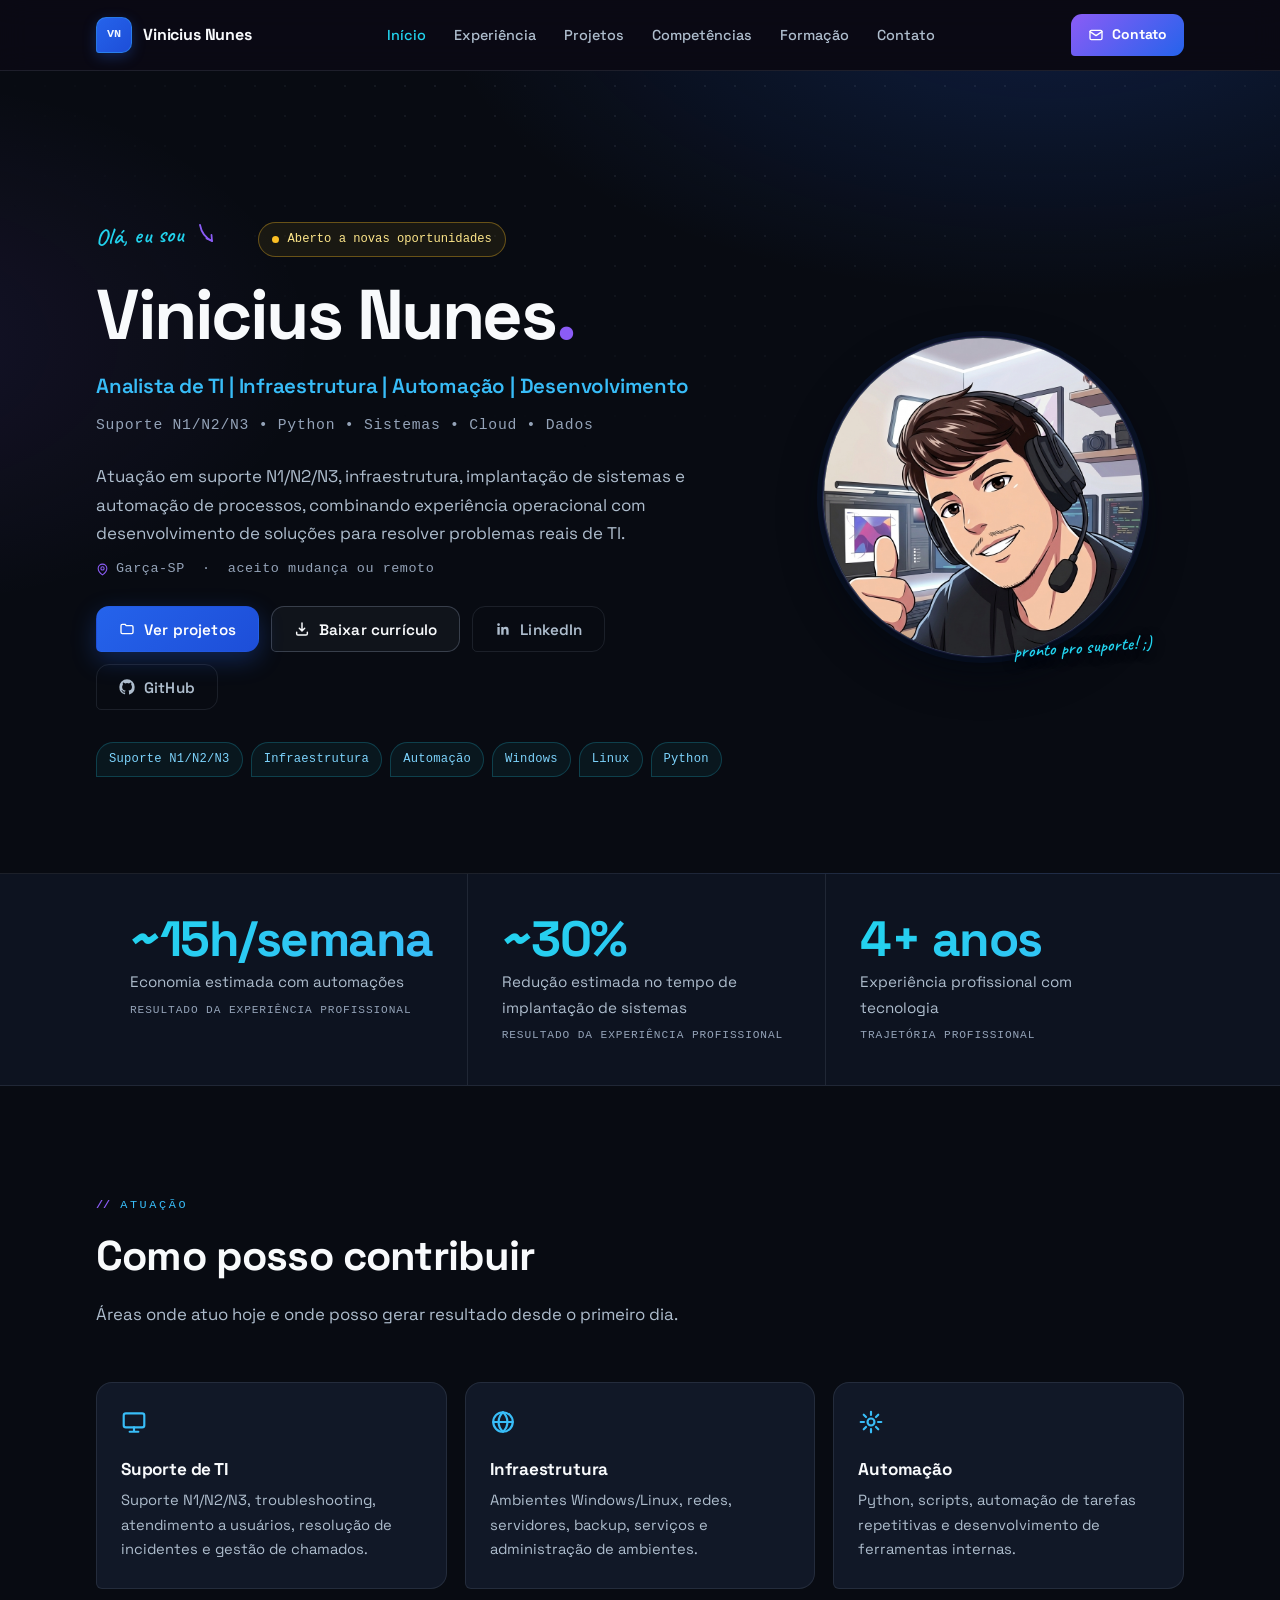
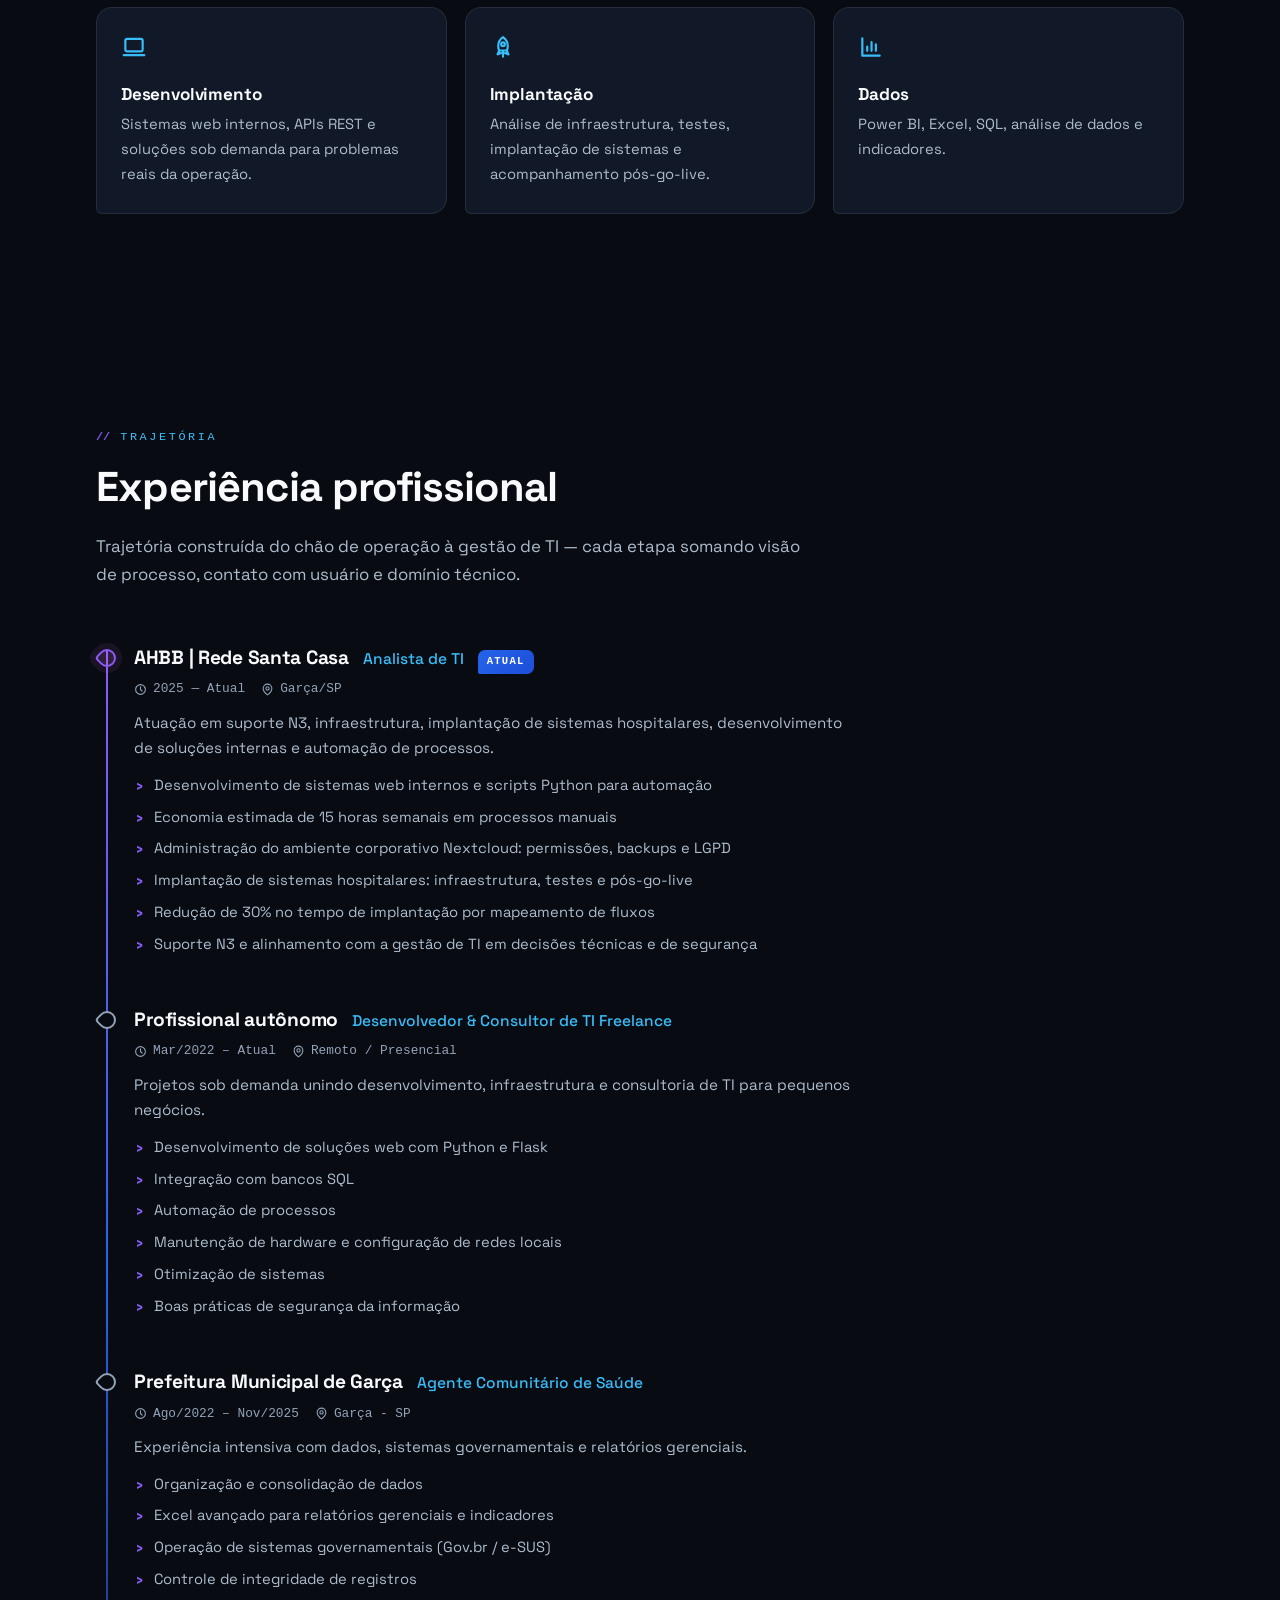
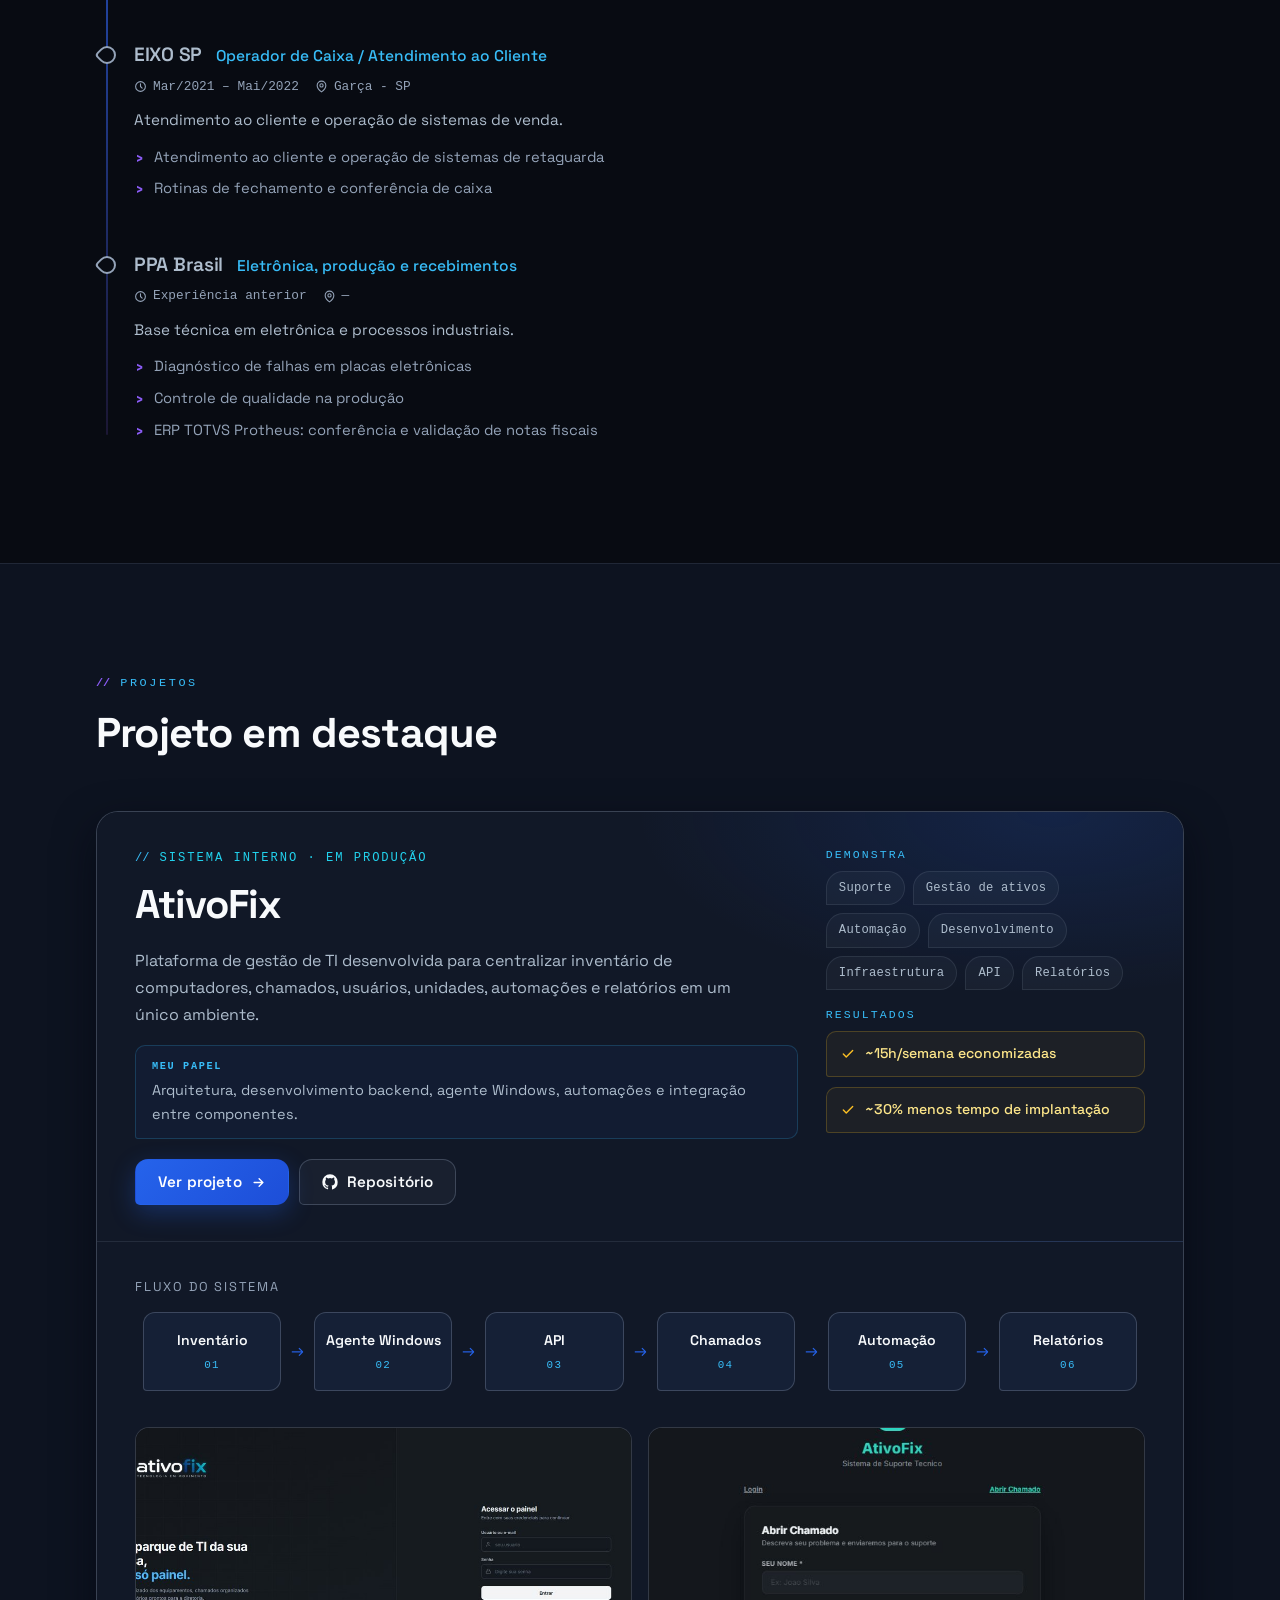
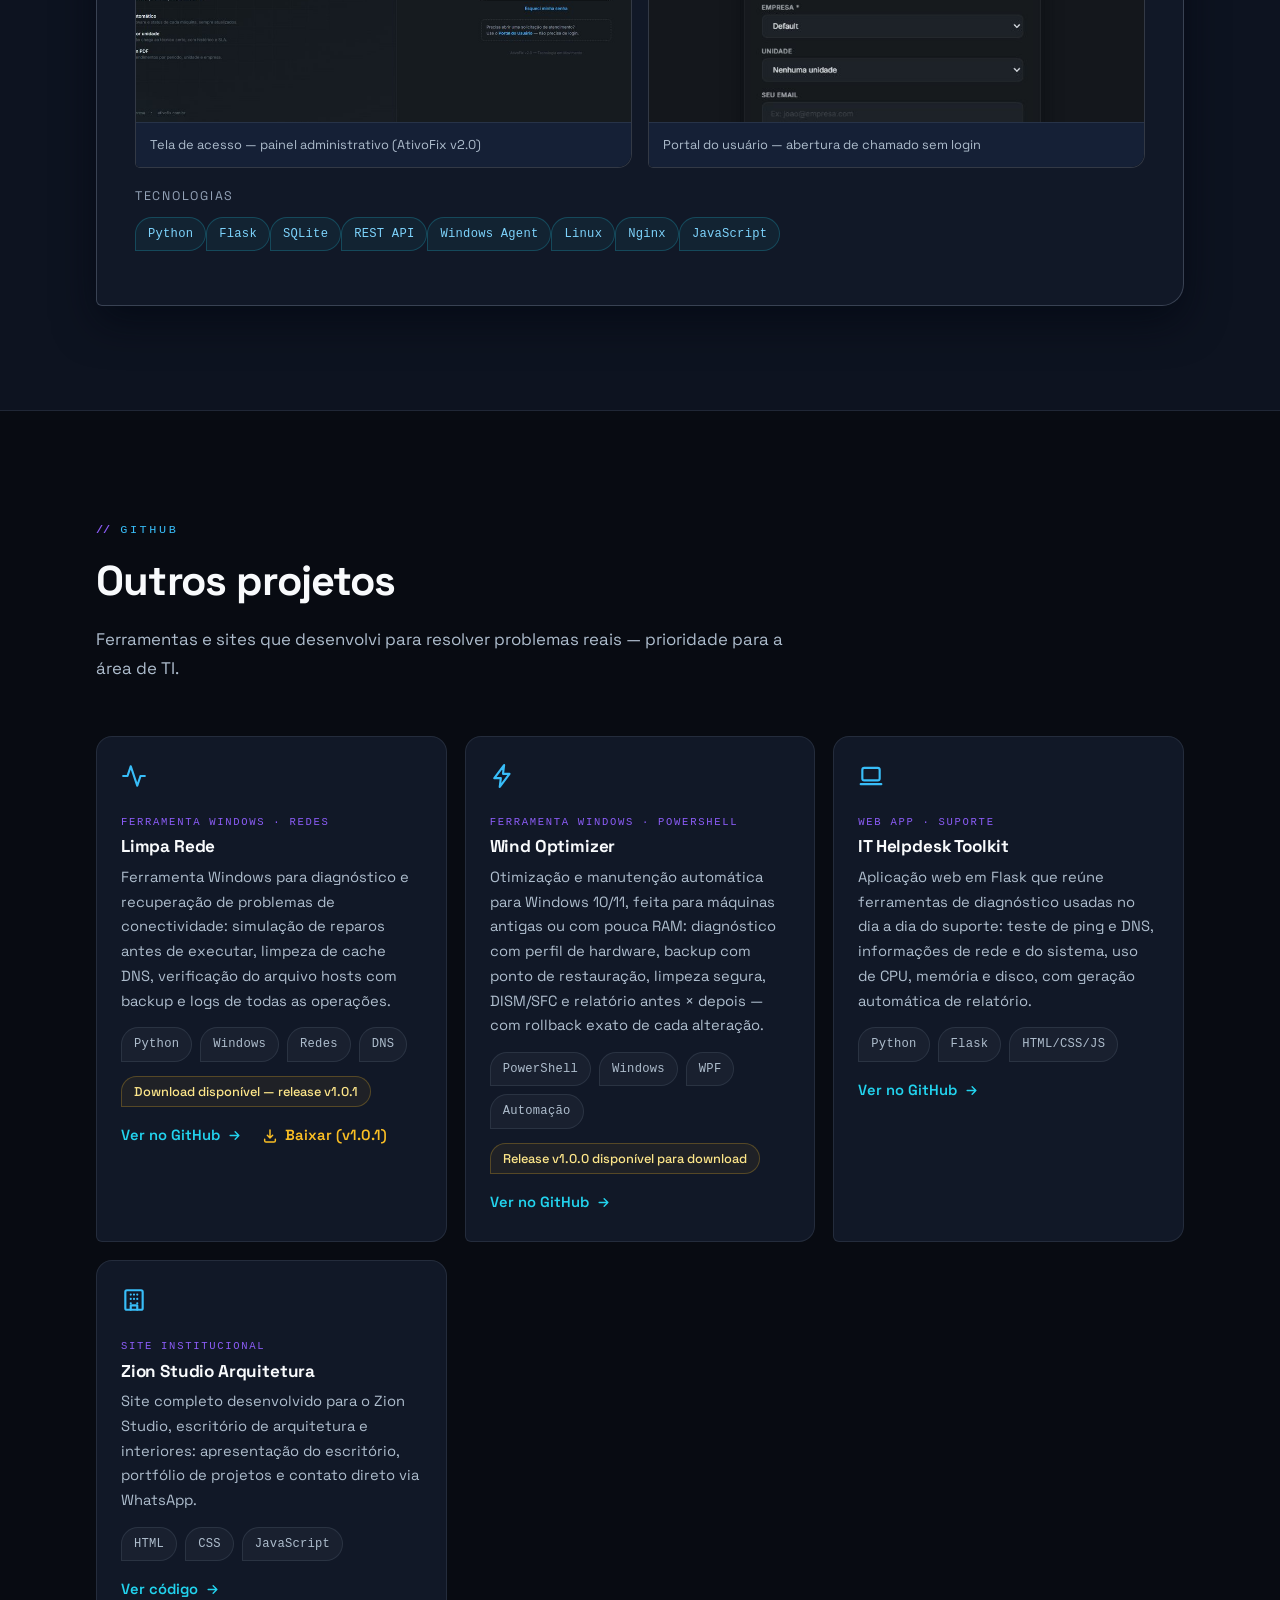
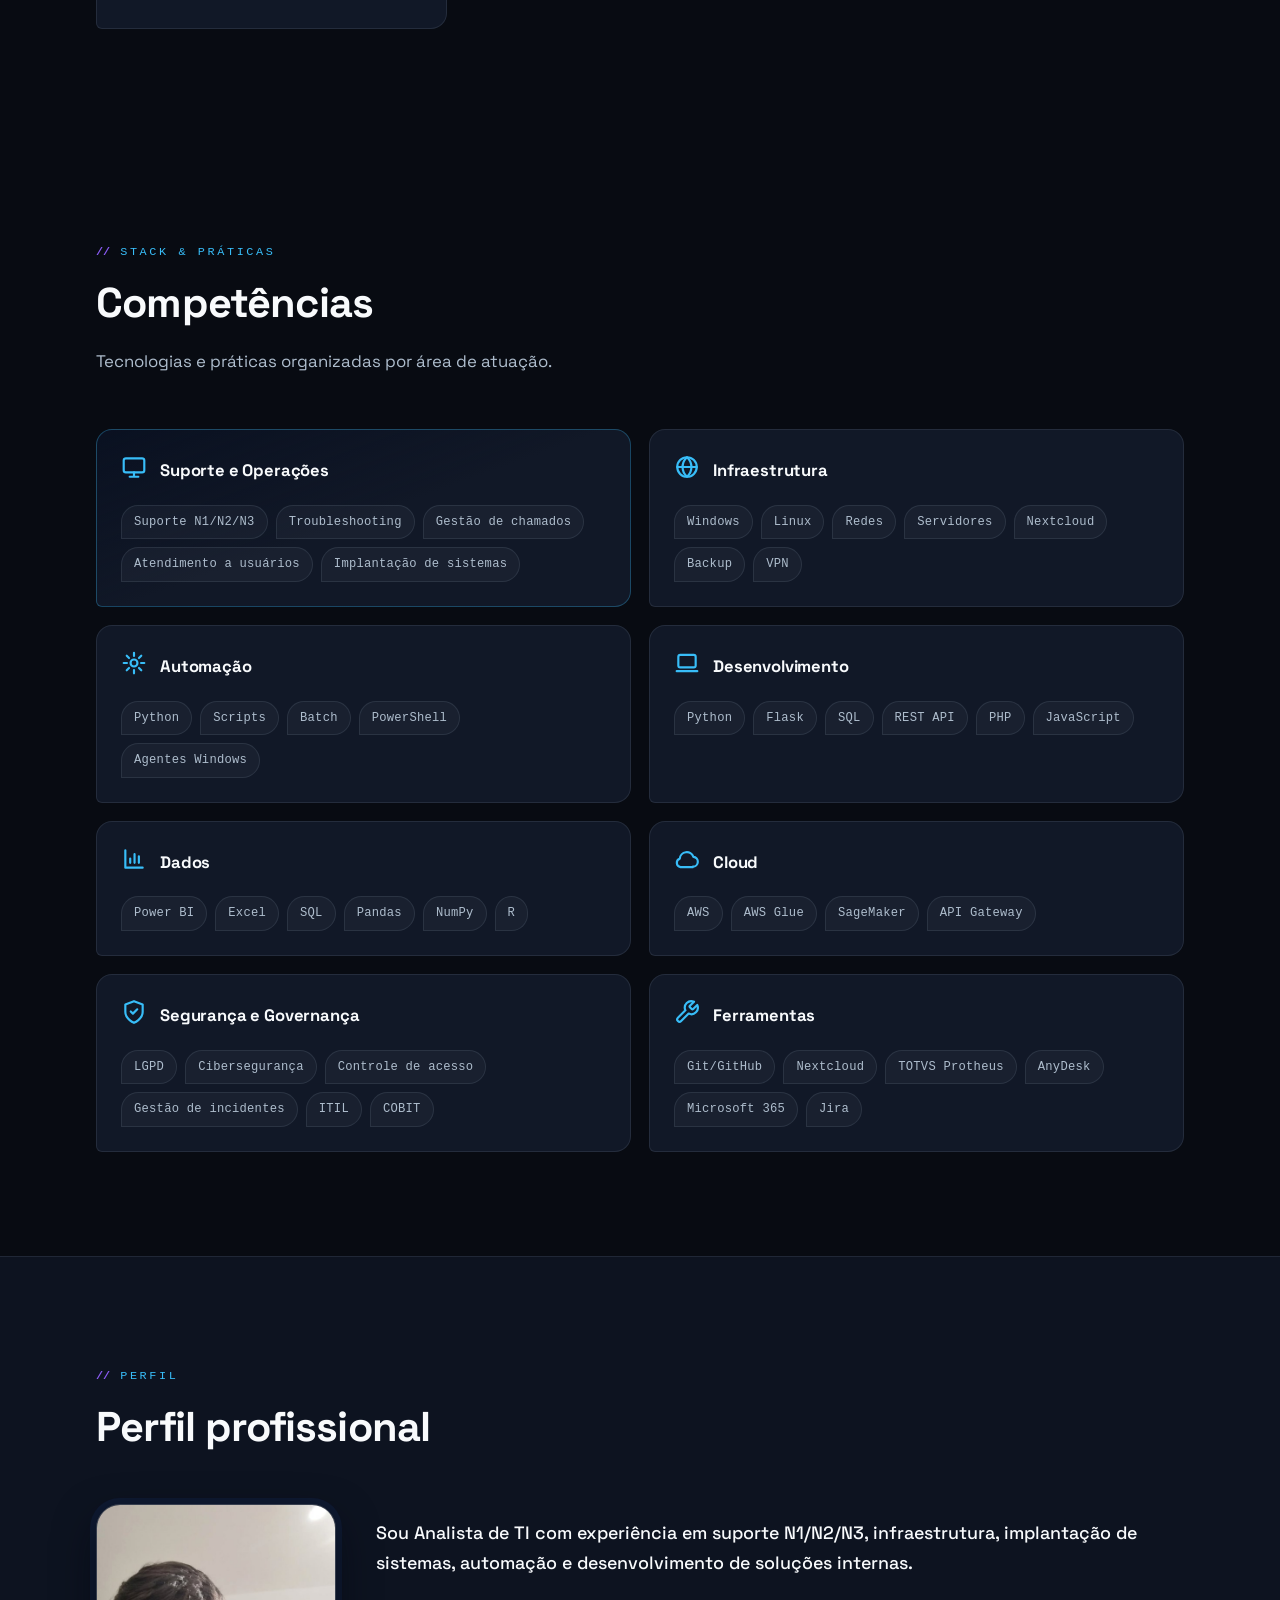
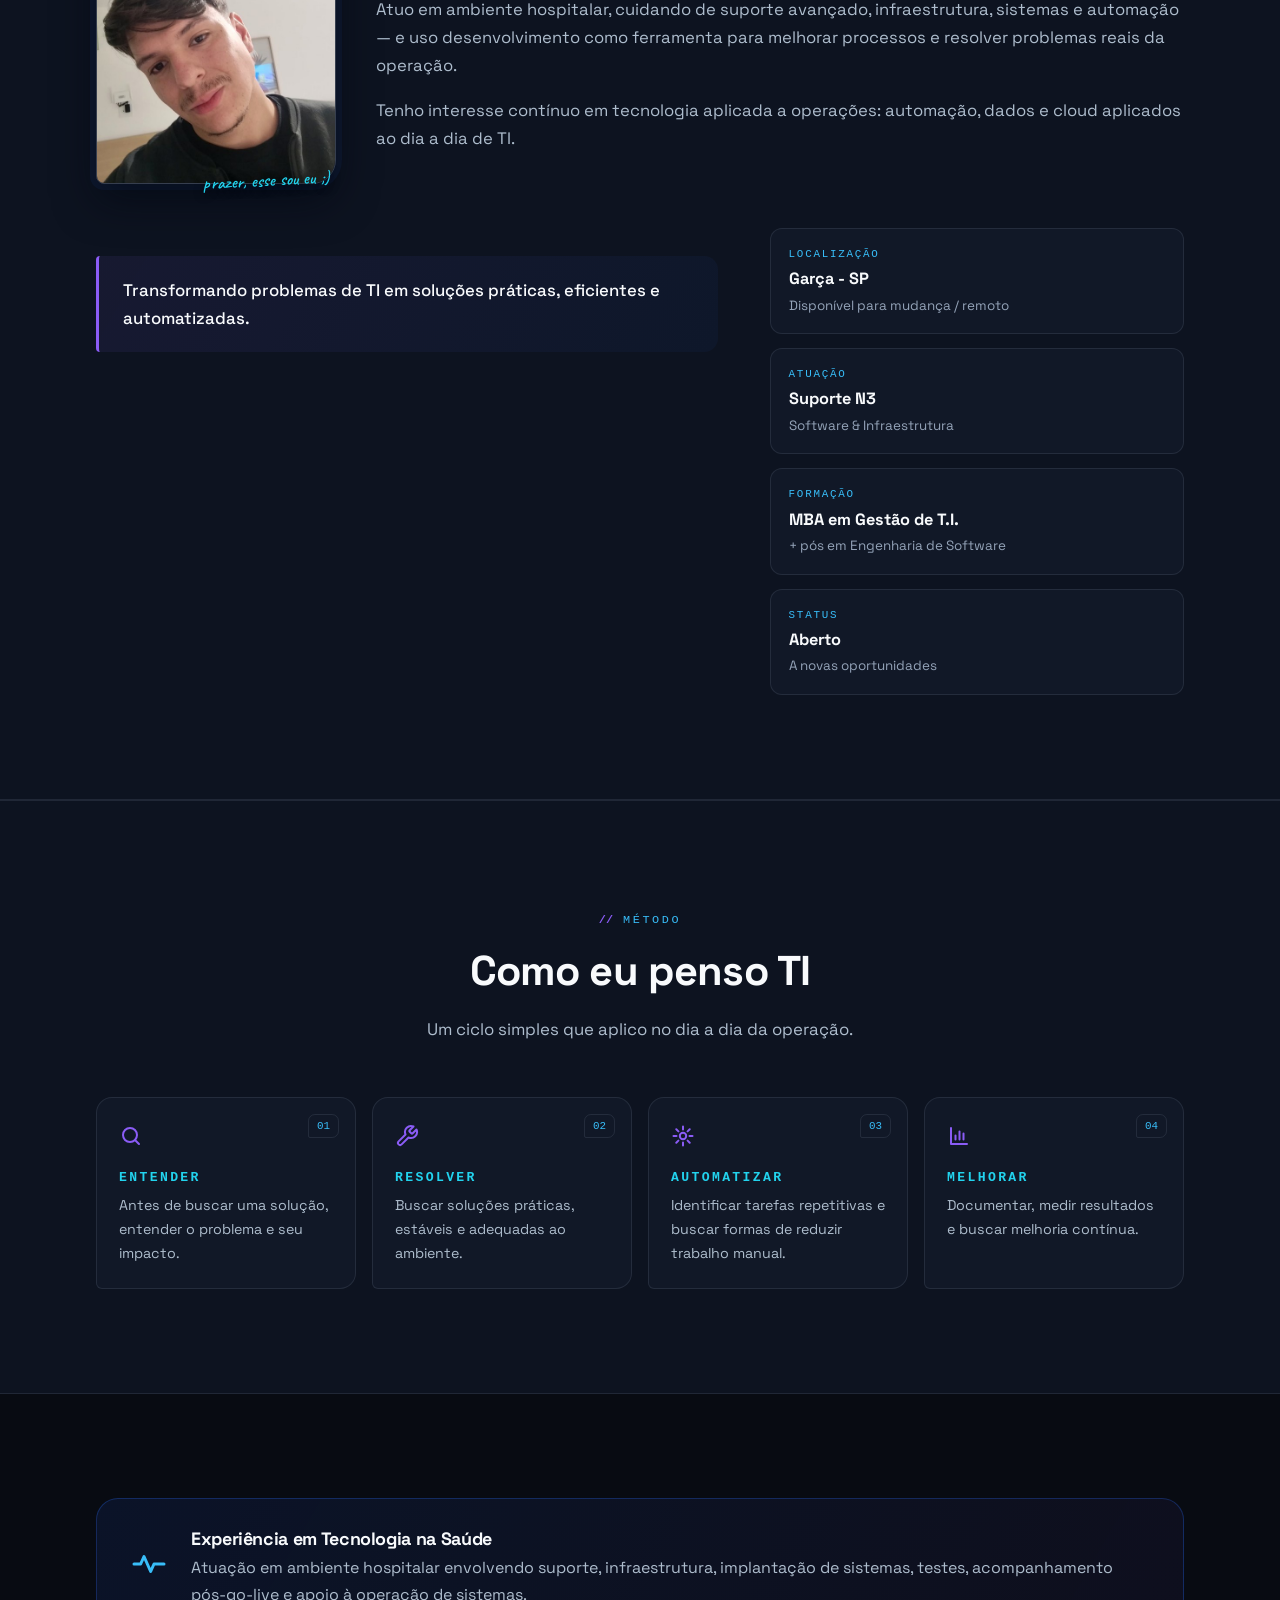
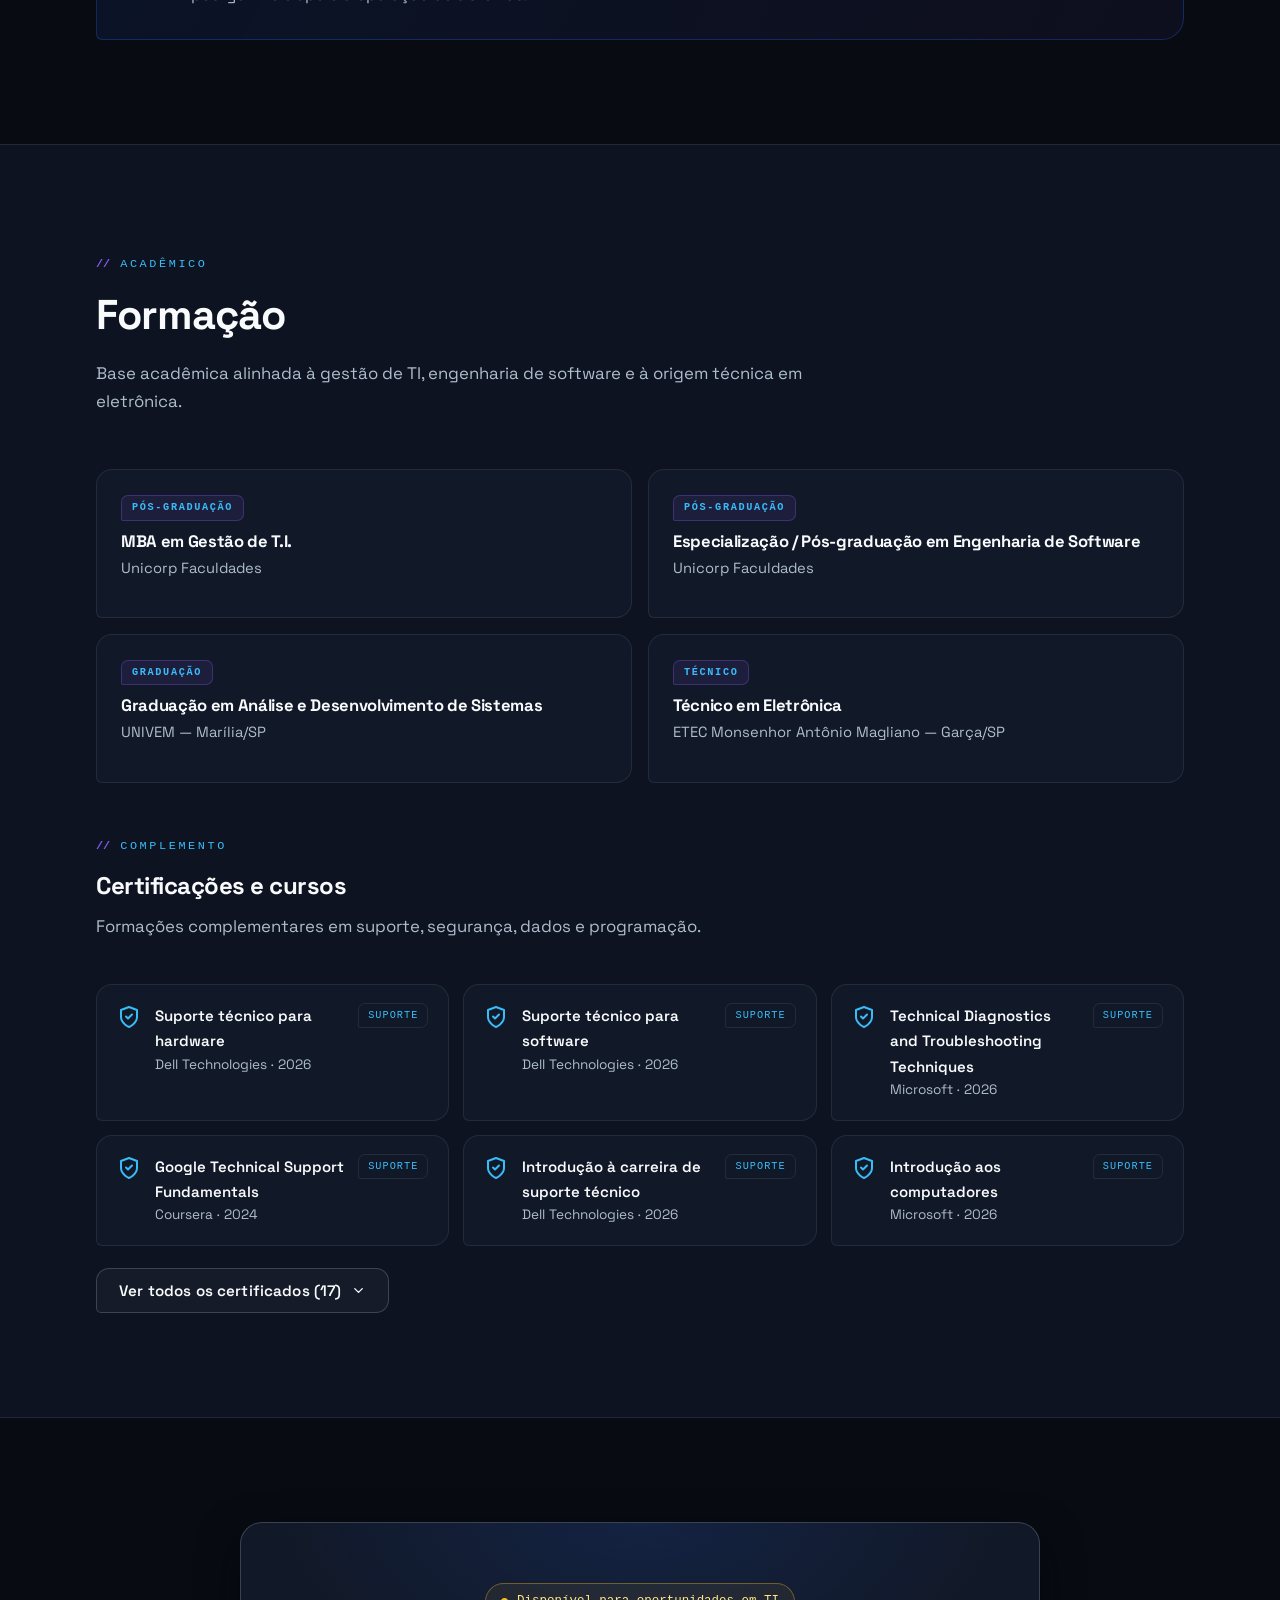
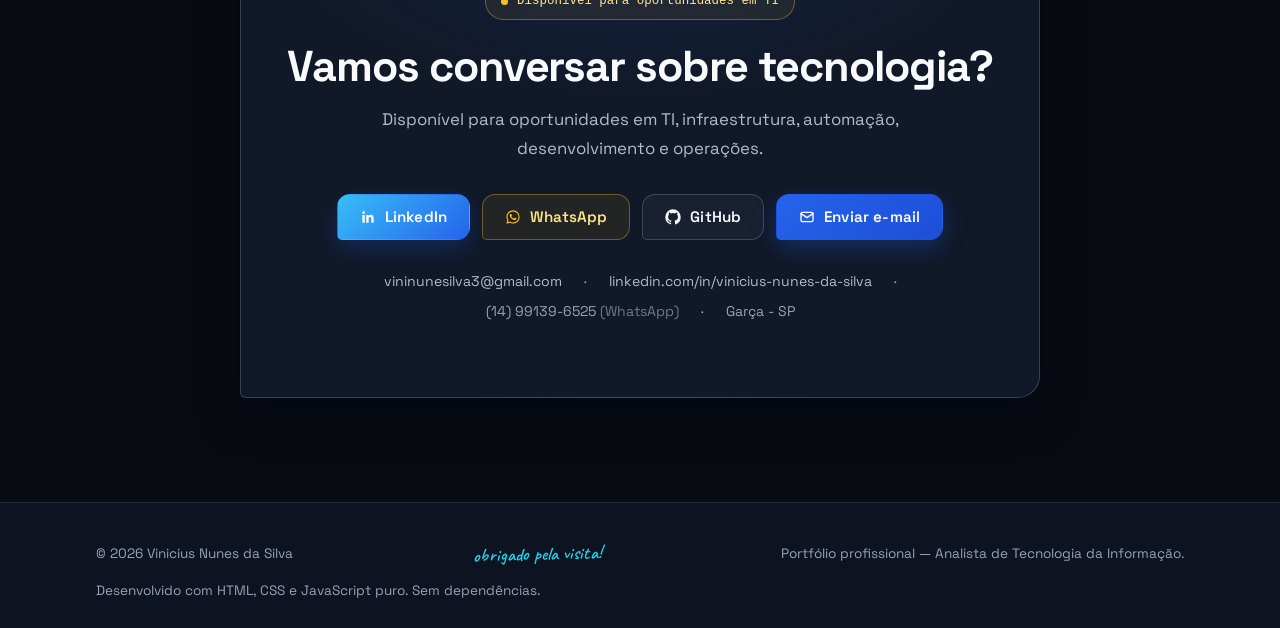
==== commit f0050799: "Portfólio 2.0: posicionamento Analista de TI full, paleta azul corporativa e foco em recrutadores - " ====
--- a/index.html
+++ b/index.html
@@ -3,17 +3,17 @@
 <head>
   <meta charset="utf-8">
   <meta name="viewport" content="width=device-width, initial-scale=1">
-  <title>Vinicius Nunes | Analista de TI | Suporte e Infraestrutura</title>
-  <meta name="description" content="Portfólio de Vinicius Nunes, Analista de Tecnologia da Informação com experiência em suporte, infraestrutura, automação, implantação de sistemas e gestão de TI.">
+  <title>Vinícius Nunes | Analista de TI, Automação e Desenvolvimento</title>
+  <meta name="description" content="Portfólio profissional de Vinícius Nunes, Analista de TI com experiência em suporte, infraestrutura, automação, desenvolvimento, dados e sistemas.">
   <meta name="author" content="Vinicius Nunes da Silva">
-  <meta name="theme-color" content="#0C0915">
+  <meta name="theme-color" content="#080B12">
 
   <!-- Open Graph (LinkedIn / WhatsApp / Facebook) -->
   <meta property="og:type" content="website">
   <meta property="og:locale" content="pt_BR">
   <meta property="og:site_name" content="Vinicius Nunes — Analista de TI">
-  <meta property="og:title" content="Vinicius Nunes | Analista de TI | Suporte e Infraestrutura">
-  <meta property="og:description" content="Analista de Tecnologia da Informação — suporte N1/N2/N3, infraestrutura, automação e implantação de sistemas.">
+  <meta property="og:title" content="Vinícius Nunes | Analista de TI, Automação e Desenvolvimento">
+  <meta property="og:description" content="Analista de TI — suporte N1/N2/N3, infraestrutura, automação, desenvolvimento, dados e cloud.">
   <meta property="og:url" content="https://vinenuness.github.io/portfolio/">
   <meta property="og:image" content="assets/img/og-image.png">
   <meta property="og:image:width" content="1200">
@@ -21,8 +21,8 @@
   <meta property="og:image:alt" content="Vinicius Nunes — Analista de Tecnologia da Informação">
   <!-- Twitter / X -->
   <meta name="twitter:card" content="summary_large_image">
-  <meta name="twitter:title" content="Vinicius Nunes | Analista de TI | Suporte e Infraestrutura">
-  <meta name="twitter:description" content="Analista de TI — suporte, infraestrutura, automação e implantação de sistemas.">
+  <meta name="twitter:title" content="Vinícius Nunes | Analista de TI, Automação e Desenvolvimento">
+  <meta name="twitter:description" content="Analista de TI — suporte, infraestrutura, automação, desenvolvimento e cloud.">
   <meta name="twitter:image" content="assets/img/og-image.png">
 
   <!-- Favicon -->
@@ -43,7 +43,7 @@
     "@context": "https://schema.org",
     "@type": "Person",
     "name": "Vinicius Nunes da Silva",
-    "jobTitle": "Analista de Tecnologia da Informação",
+    "jobTitle": "Analista de TI | Infraestrutura | Automação | Desenvolvimento",
     "email": "mailto:vininunesilva3@gmail.com",
     "telephone": "+55-14-99139-6525",
     "url": "https://vinenuness.github.io/portfolio/",
@@ -53,7 +53,7 @@
       "https://www.linkedin.com/in/vinicius-nunes-da-silva-2049792b8/",
       "https://github.com/Vinenuness"
     ],
-    "knowsAbout": ["Suporte de TI", "Infraestrutura", "Operações de TI", "Automação", "Nextcloud", "Windows", "Linux", "Python", "Power BI", "LGPD"]
+    "knowsAbout": ["Suporte de TI", "Infraestrutura", "Operações de TI", "Automação", "Desenvolvimento", "Python", "Cloud", "AWS", "Nextcloud", "Windows", "Linux", "Power BI", "LGPD"]
   }
   </script>
 </head>
--- a/assets/css/theme.css
+++ b/assets/css/theme.css
@@ -6,34 +6,36 @@
 
 /* ------------------------------------------------------------ tokens -- */
 :root {
-  /* superfícies — profundo, quase-preto com veio violeta */
-  --bg:            #0C0915;
-  --bg-soft:       #110C1D;
-  --surface:       #171022;
-  --surface-2:     #1D1429;
-  --surface-3:     #251935;
+  /* v2.0 — TI corporativa: azul principal, roxo como detalhe.
+     Nomes legados mantidos: --violet=azul principal, --magenta=roxo
+     secundário (detalhes/hover), --pink=ciano (links/micro-destaques). */
+  --bg:            #080B12;
+  --bg-soft:       #0D1320;
+  --surface:       #111827;
+  --surface-2:     #152036;
+  --surface-3:     #1B2A45;
 
   /* texto */
-  --text:          #F2EFF9;
-  --text-dim:      #C0B6D4;
-  --text-mute:     #8B7FA6;
-
-  /* marca — violeta + magenta quente como destaque */
-  --violet:        #8B5CF6;
-  --violet-soft:   #A78BFA;
-  --violet-deep:   #6D28D9;
-  --magenta:       #E879F9;
-  --pink:          #F0ABFC;
-  --green:         #4ADE80;
+  --text:          #F8FAFC;
+  --text-dim:      #AEBDCD;
+  --text-mute:     #94A3B8;
+
+  /* marca — azul corporativo + roxo de apoio */
+  --violet:        #2563EB;
+  --violet-soft:   #38BDF8;
+  --violet-deep:   #1D4ED8;
+  --magenta:       #8B5CF6;
+  --pink:          #22D3EE;
+  --amber:         #FBBF24;
 
   /* linhas */
-  --line:          rgba(167, 139, 250, .14);
-  --line-strong:   rgba(167, 139, 250, .30);
+  --line:          rgba(148, 163, 184, .14);
+  --line-strong:   rgba(148, 163, 184, .30);
 
   /* efeitos */
-  --glow-violet:   rgba(139, 92, 246, .16);
-  --glow-magenta:  rgba(232, 121, 249, .10);
-  --shadow:        0 16px 40px rgba(4, 2, 10, .55);
+  --glow-violet:   rgba(37, 99, 235, .16);
+  --glow-magenta:  rgba(139, 92, 246, .10);
+  --shadow:        0 16px 40px rgba(2, 6, 16, .6);
 
   /* geometria — cantos assimétricos dão ritmo */
   --radius:        12px;
@@ -122,26 +124,26 @@
 .brand-mark {
   width: 36px; height: 36px; border-radius: 10px 10px 10px 3px; flex: none;
   display: inline-flex; align-items: center; justify-content: center; white-space: nowrap;
-  background: linear-gradient(135deg, var(--violet-deep), #4C1D95 70%);
-  border: 1px solid rgba(167, 139, 250, .4);
+  background: linear-gradient(135deg, var(--violet), var(--violet-deep));
+  border: 1px solid rgba(56, 189, 248, .35);
   font-family: var(--mono); font-size: .74rem; font-weight: 700;
-  color: #EDE9FE; box-shadow: 0 4px 14px rgba(139, 92, 246, .25);
+  color: #EFF6FF; box-shadow: 0 4px 14px rgba(37, 99, 235, .3);
 }
 .nav-links { display: flex; align-items: center; gap: 2px; }
 .nav-links a {
   color: var(--text-dim); font-size: .9rem; font-weight: 500;
   padding: 8px 13px; border-radius: 9px; transition: color .18s ease, background .18s ease;
 }
-.nav-links a:hover { color: var(--text); background: rgba(167, 139, 250, .09); }
+.nav-links a:hover { color: var(--text); background: rgba(56, 189, 248, .08); }
 .nav-links a.is-active { color: var(--pink); }
 .nav-cta {
   display: inline-flex; align-items: center; gap: 8px;
-  font-size: .87rem; font-weight: 700; color: #1B0322 !important;
+  font-size: .87rem; font-weight: 700; color: #fff !important;
   background: linear-gradient(135deg, var(--magenta), var(--violet));
   padding: 9px 17px; border-radius: 11px 11px 11px 4px;
   transition: filter .18s ease, transform .18s ease;
 }
-.nav-cta:hover { filter: brightness(1.1); color: #1B0322 !important; transform: translateY(-1px); }
+.nav-cta:hover { filter: brightness(1.1); color: #fff !important; transform: translateY(-1px); }
 .nav-toggle {
   display: none; background: none; border: 1px solid var(--line-strong);
   border-radius: 10px; padding: 9px 11px; cursor: pointer; color: var(--text);
@@ -154,15 +156,15 @@
   position: relative; overflow: hidden;
   padding: calc(var(--nav-h) + 76px) 0 96px;
   background:
-    radial-gradient(1000px 520px at 82% -12%, rgba(139, 92, 246, .22), transparent 62%),
-    radial-gradient(760px 460px at -10% 34%, rgba(232, 121, 249, .12), transparent 58%),
+    radial-gradient(1000px 520px at 82% -12%, rgba(37, 99, 235, .22), transparent 62%),
+    radial-gradient(760px 460px at -10% 34%, rgba(139, 92, 246, .10), transparent 58%),
     var(--bg);
   border-bottom: 1px solid var(--line);
 }
 .hero::before {
   content: ''; position: absolute; inset: 0; pointer-events: none;
   background-image:
-    radial-gradient(rgba(167, 139, 250, .10) 1px, transparent 1.6px);
+    radial-gradient(rgba(148, 163, 184, .10) 1px, transparent 1.6px);
   background-size: 30px 30px;
   mask-image: radial-gradient(ellipse 85% 65% at 60% 0%, #000 30%, transparent 75%);
   -webkit-mask-image: radial-gradient(ellipse 85% 65% at 60% 0%, #000 30%, transparent 75%);
@@ -178,11 +180,11 @@
 .hero-hello .arrow-doodle { color: var(--magenta); flex: none; transform: translateY(3px); }
 .status-pill {
   display: inline-flex; align-items: center; gap: 9px; margin-left: 22px;
-  border: 1px solid rgba(74, 222, 128, .35); background: rgba(74, 222, 128, .07);
-  color: #86EFAC; font-family: var(--mono); font-size: .76rem; font-weight: 500;
+  border: 1px solid rgba(251, 191, 36, .35); background: rgba(251, 191, 36, .07);
+  color: #FDE68A; font-family: var(--mono); font-size: .76rem; font-weight: 500;
   padding: 6px 13px; border-radius: 999px; vertical-align: middle;
 }
-.status-dot { width: 7px; height: 7px; border-radius: 50%; background: var(--green); animation: pulse 2.6s ease-in-out infinite; }
+.status-dot { width: 7px; height: 7px; border-radius: 50%; background: var(--amber); animation: pulse 2.6s ease-in-out infinite; }
 @keyframes pulse { 0%, 100% { opacity: 1; } 50% { opacity: .3; } }
 .hero h1 {
   font-size: clamp(2.7rem, 6.4vw, 4.4rem); font-weight: 700;
@@ -191,13 +193,19 @@
 .hero h1 .accent {
   color: var(--magenta);
 }
-.hero-role { font-size: clamp(1.15rem, 2.4vw, 1.5rem); font-weight: 600; color: var(--violet-soft); margin-bottom: 10px; }
+.hero-role { font-size: clamp(1.02rem, 1.9vw, 1.28rem); font-weight: 600; color: var(--violet-soft); margin-bottom: 10px; letter-spacing: -.01em; }
 .hero-spec {
   font-family: var(--mono); font-size: .92rem; color: var(--text-mute);
   letter-spacing: .05em; margin-bottom: 24px;
 }
 .hero-spec b { color: var(--pink); font-weight: 500; }
-.hero-text { color: var(--text-dim); max-width: 600px; font-size: 1.06rem; margin-bottom: 30px; }
+.hero-text { color: var(--text-dim); max-width: 600px; font-size: 1.06rem; margin-bottom: 10px; }
+.hero-loc {
+  display: inline-flex; align-items: center; gap: 7px;
+  font-family: var(--mono); font-size: .84rem; color: var(--text-mute);
+  letter-spacing: .04em; margin-bottom: 26px;
+}
+.hero-loc svg { color: var(--magenta); flex: none; }
 .hero-actions { display: flex; flex-wrap: wrap; gap: 12px; margin-bottom: 32px; }
 .hero-tags { display: flex; flex-wrap: wrap; gap: 8px; }
 
@@ -211,31 +219,42 @@
 .btn:active { transform: translateY(1px); }
 .btn svg { flex: none; }
 .btn--primary {
-  background: linear-gradient(135deg, var(--magenta), var(--violet));
-  color: #1B0322; box-shadow: 0 8px 24px rgba(139, 92, 246, .3);
-}
-.btn--primary:hover { filter: brightness(1.12); color: #1B0322; transform: translateY(-1px); }
-.btn--outline { border-color: var(--line-strong); color: var(--text); background: rgba(167, 139, 250, .06); }
+  background: linear-gradient(135deg, var(--violet), var(--violet-deep));
+  color: #fff; box-shadow: 0 8px 24px rgba(37, 99, 235, .3);
+}
+.btn--primary:hover { filter: brightness(1.12); color: #fff; transform: translateY(-1px); }
+.btn--outline { border-color: var(--line-strong); color: var(--text); background: rgba(148, 163, 184, .06); }
 .btn--outline:hover { border-color: var(--violet-soft); color: var(--pink); }
 .btn--ghost { color: var(--text-dim); border-color: var(--line); background: transparent; }
 .btn--ghost:hover { color: var(--text); border-color: var(--line-strong); }
 .btn--blue {
-  background: linear-gradient(135deg, var(--violet), var(--violet-deep));
-  color: #fff; box-shadow: 0 8px 24px rgba(109, 40, 217, .3);
+  background: linear-gradient(135deg, var(--violet-soft), var(--violet));
+  color: #fff; box-shadow: 0 8px 24px rgba(37, 99, 235, .25);
 }
 .btn--blue:hover { filter: brightness(1.12); color: #fff; transform: translateY(-1px); }
+.btn--wa {
+  background: rgba(251, 191, 36, .08); border-color: rgba(251, 191, 36, .35); color: #FDE68A;
+}
+.btn--wa:hover { background: rgba(251, 191, 36, .16); color: #FEF3C7; border-color: rgba(251, 191, 36, .55); }
+.btn--wa svg { color: var(--amber); }
 .btn--lg { padding: 16px 28px; font-size: 1rem; }
 
 /* retrato */
-.portrait-wrap { display: grid; place-items: center; }
+.portrait-wrap { display: grid; place-items: center; position: relative; }
+.portrait-note {
+  position: absolute; bottom: -6px; right: 8%;
+  font-size: 1.15rem; color: var(--pink); transform: rotate(-4deg);
+  text-shadow: 0 2px 12px rgba(12, 9, 21, .9);
+  pointer-events: none;
+}
 .portrait {
   position: relative; width: min(320px, 80%); aspect-ratio: 1;
-  border-radius: 30px 30px 30px 10px; overflow: hidden;
+  border-radius: 50%; overflow: hidden;
   border: 1px solid var(--line-strong);
-  background: linear-gradient(160deg, #1D1430 0%, #130D20 55%, #0E0A18 100%);
-  box-shadow: var(--shadow), 0 0 0 6px rgba(139, 92, 246, .07);
-}
-.portrait img { width: 100%; height: 100%; object-fit: cover; }
+  background: linear-gradient(160deg, #14233C 0%, #0E1830 55%, #0A101E 100%);
+  box-shadow: var(--shadow), 0 0 0 6px rgba(37, 99, 235, .10), 0 0 0 1px rgba(139, 92, 246, .20);
+}
+.portrait img { width: 100%; height: 100%; object-fit: cover; object-position: center 25%; }
 .portrait-badge {
   position: absolute; bottom: 14px; left: 50%; transform: translateX(-50%) rotate(-1.5deg);
   white-space: nowrap; font-family: var(--script); font-size: 1.02rem; font-weight: 600;
@@ -247,15 +266,15 @@
 .tag {
   display: inline-flex; align-items: center;
   font-family: var(--mono); font-size: .76rem; font-weight: 500; letter-spacing: .02em;
-  color: var(--pink); background: rgba(232, 121, 249, .06);
-  border: 1px solid rgba(232, 121, 249, .22);
+  color: #7DD3FC; background: rgba(34, 211, 238, .06);
+  border: 1px solid rgba(34, 211, 238, .22);
   padding: 6px 12px; border-radius: 999px 999px 999px 4px;
 }
-.tag--neutral { color: var(--text-dim); background: rgba(167, 139, 250, .05); border-color: var(--line); }
+.tag--neutral { color: var(--text-dim); background: rgba(148, 163, 184, .06); border-color: var(--line); }
 
 /* ---------------------------------------------------- métricas -------- */
 .metrics { border-bottom: 1px solid var(--line); background: var(--bg-soft); }
-.metrics-grid { display: grid; grid-template-columns: repeat(2, 1fr); }
+.metrics-grid { display: grid; grid-template-columns: repeat(3, 1fr); }
 .metric {
   display: flex; flex-direction: column; gap: 6px;
   padding: 40px 34px; border-left: 1px solid var(--line);
@@ -281,20 +300,84 @@
 }
 .card:nth-child(odd) { transform: rotate(-.35deg); }
 .card:nth-child(even) { transform: rotate(.3deg); }
-.card:hover { transform: rotate(0deg) translateY(-4px); border-color: rgba(232, 121, 249, .4); box-shadow: var(--shadow); }
+.card:hover { transform: rotate(0deg) translateY(-4px); border-color: rgba(56, 189, 248, .45); box-shadow: var(--shadow); }
 .card-icon { color: var(--violet-soft); margin-bottom: 16px; display: block; }
 .card-icon svg { width: 26px; height: 26px; }
 .card-title { font-size: 1.07rem; font-weight: 700; margin-bottom: 8px; letter-spacing: -.01em; }
 .card-text { color: var(--text-dim); font-size: .92rem; margin: 0; }
 
+/* --------------------------------------------- outros projetos (github) */
+.more-tag {
+  font-family: var(--mono); font-size: .66rem; font-weight: 500;
+  letter-spacing: .16em; text-transform: uppercase; color: var(--magenta);
+  margin: 0 0 6px;
+}
+.more-highlight {
+  display: inline-block; margin: 14px 0 0;
+  font-size: .8rem; font-weight: 500; color: #FDE68A;
+  border: 1px solid rgba(251, 191, 36, .25); background: rgba(251, 191, 36, .06);
+  border-radius: 999px 999px 999px 4px; padding: 4px 12px;
+}
+.more-actions { display: flex; flex-wrap: wrap; gap: 8px 20px; align-items: center; margin-top: 16px; }
+.more-link {
+  display: inline-flex; align-items: center; gap: 7px;
+  font-weight: 600; font-size: .92rem; color: var(--pink);
+}
+.more-link:hover { color: var(--violet-soft); }
+.more-link svg { transition: transform .16s ease; }
+.more-link:hover svg { transform: translateX(3px); }
+.more-link--dl { color: var(--amber); }
+.more-link--dl:hover { color: #FDE68A; }
+.more-card .skill-tags { margin-top: 14px; }
+
+/* meu papel (projeto destaque) */
+.my-role {
+  margin: 14px 0 0; padding: 12px 16px;
+  background: rgba(37, 99, 235, .06); border: 1px solid rgba(56, 189, 248, .2);
+  border-radius: 10px 10px 10px 3px;
+  color: var(--text-dim); font-size: .9rem;
+}
+.my-role-label {
+  display: block; font-family: var(--mono); font-size: .64rem; font-weight: 600;
+  letter-spacing: .16em; text-transform: uppercase; color: var(--violet-soft);
+  margin-bottom: 3px;
+}
+
+/* certificados colapsáveis */
+.certs-more { margin-top: 22px; }
+.certs-more .btn svg { transition: transform .2s ease; }
+.certs-more .btn[aria-expanded="true"] svg { transform: rotate(180deg); }
+.is-hidden { display: none !important; }
+@media (max-width: 940px) {
+  .about-intro { grid-template-columns: 1fr; justify-items: center; text-align: left; }
+  .about-photo { width: min(200px, 56vw); }
+}
+
 /* ------------------------------------------------------ sobre --------- */
+.about-intro {
+  display: grid; grid-template-columns: auto 1fr; gap: 40px; align-items: center;
+  margin-bottom: 44px;
+}
+.about-photo { position: relative; width: min(240px, 60vw); }
+.about-photo img {
+  width: 100%; aspect-ratio: 1; object-fit: cover; object-position: center 20%;
+  border-radius: 24px 24px 24px 8px;
+  border: 1px solid var(--line-strong);
+  box-shadow: var(--shadow), 0 0 0 6px rgba(37, 99, 235, .08);
+}
+.about-photo .hand {
+  position: absolute; bottom: -12px; right: 6px;
+  font-size: 1.1rem; transform: rotate(-3deg);
+  text-shadow: 0 2px 10px rgba(8, 11, 18, .95);
+}
+.about-intro .about-text p:first-child { font-size: 1.12rem; color: var(--text); font-weight: 500; }
 .about-grid { display: grid; gap: 52px; grid-template-columns: 1.5fr 1fr; align-items: start; }
 .about-text p { color: var(--text-dim); font-size: 1.04rem; }
 .about-text p strong { color: var(--text); font-weight: 600; }
 .about-quote {
   margin: 28px 0 0; padding: 20px 24px;
   border-left: 3px solid var(--magenta); border-radius: 4px 14px 14px 4px;
-  background: linear-gradient(120deg, rgba(232, 121, 249, .07), rgba(139, 92, 246, .05));
+  background: linear-gradient(120deg, rgba(139, 92, 246, .08), rgba(37, 99, 235, .05));
   color: var(--text); font-weight: 500; font-size: 1.05rem;
 }
 .about-quote .hand { display: block; font-size: 1.1rem; margin-bottom: 6px; transform: rotate(-1deg); }
@@ -333,7 +416,7 @@
 .tl-meta span { display: inline-flex; align-items: center; gap: 6px; color: var(--text-mute); font-family: var(--mono); font-size: .8rem; }
 .badge-current {
   font-family: var(--mono); font-size: .66rem; font-weight: 600; letter-spacing: .12em; text-transform: uppercase;
-  color: #1B0322; background: linear-gradient(135deg, var(--magenta), var(--violet));
+  color: #fff; background: linear-gradient(135deg, var(--violet), var(--violet-deep));
   border-radius: 7px 7px 7px 2px; padding: 3px 9px;
 }
 .tl-summary { color: var(--text-dim); font-size: .95rem; margin-bottom: 12px; max-width: 720px; }
@@ -354,7 +437,7 @@
   grid-template-columns: 1.35fr .65fr;
   border-bottom: 1px solid var(--line);
   background:
-    radial-gradient(640px 280px at 88% 0%, rgba(139, 92, 246, .18), transparent 65%),
+    radial-gradient(640px 280px at 88% 0%, rgba(37, 99, 235, .16), transparent 65%),
     var(--surface);
 }
 .project-label {
@@ -374,11 +457,11 @@
 .project-metrics { display: grid; gap: 10px; }
 .project-metric {
   display: flex; align-items: center; gap: 10px;
-  background: rgba(74, 222, 128, .05); border: 1px solid rgba(74, 222, 128, .22);
-  color: #86EFAC; font-weight: 500; font-size: .88rem;
+  background: rgba(251, 191, 36, .05); border: 1px solid rgba(251, 191, 36, .22);
+  color: #FDE68A; font-weight: 500; font-size: .88rem;
   border-radius: 10px 10px 10px 3px; padding: 10px 14px;
 }
-.project-metric svg { color: var(--green); }
+.project-metric svg { color: var(--amber); }
 .project-body { padding: 34px 38px 38px; }
 
 /* pipeline visual */
@@ -419,10 +502,10 @@
   border-radius: var(--radius-card); padding: 24px;
   transition: border-color .18s ease, transform .18s ease;
 }
-.skill-card:hover { border-color: rgba(232, 121, 249, .35); transform: translateY(-2px); }
+.skill-card:hover { border-color: rgba(56, 189, 248, .35); transform: translateY(-2px); }
 .skill-card--accent {
-  border-color: rgba(232, 121, 249, .3);
-  background: linear-gradient(160deg, rgba(232, 121, 249, .05), var(--surface) 50%);
+  border-color: rgba(56, 189, 248, .3);
+  background: linear-gradient(160deg, rgba(37, 99, 235, .07), var(--surface) 50%);
 }
 .skill-head { display: flex; align-items: center; gap: 13px; margin-bottom: 16px; }
 .skill-head .card-icon { margin: 0; }
@@ -436,7 +519,7 @@
   border-radius: var(--radius-card); padding: 26px 22px 22px;
   transition: transform .18s ease, border-color .18s ease;
 }
-.pillar:hover { transform: translateY(-3px); border-color: rgba(232, 121, 249, .35); }
+.pillar:hover { transform: translateY(-3px); border-color: rgba(56, 189, 248, .35); }
 .pillar-step {
   position: absolute; top: 16px; right: 16px;
   font-family: var(--mono); font-size: .68rem; color: var(--violet-soft);
@@ -450,8 +533,8 @@
 /* ------------------------------------------------------- saúde -------- */
 .health-note {
   display: grid; grid-template-columns: auto 1fr; gap: 22px; align-items: center;
-  background: linear-gradient(120deg, rgba(139, 92, 246, .1), rgba(232, 121, 249, .05));
-  border: 1px solid rgba(139, 92, 246, .3); border-radius: var(--radius-lg);
+  background: linear-gradient(120deg, rgba(37, 99, 235, .10), rgba(139, 92, 246, .05));
+  border: 1px solid rgba(37, 99, 235, .30); border-radius: var(--radius-lg);
   padding: 30px 32px;
 }
 .health-icon { color: var(--violet-soft); }
@@ -487,13 +570,18 @@
   padding: 18px 20px;
   transition: border-color .18s ease, transform .18s ease;
 }
-.cert:hover { border-color: rgba(232, 121, 249, .35); transform: translateY(-2px); }
+.cert:hover { border-color: rgba(56, 189, 248, .35); transform: translateY(-2px); }
 .cert-icon { color: var(--violet-soft); flex: none; margin-top: 2px; }
 .cert-name { font-weight: 600; font-size: .94rem; margin-bottom: 2px; }
 .cert-detail { color: var(--text-dim); font-size: .85rem; }
 .cert-hours {
   margin-left: auto; flex: none; font-family: var(--mono); font-size: .74rem;
-  color: var(--pink); border: 1px solid rgba(232, 121, 249, .3); padding: 2px 9px; border-radius: 7px 7px 7px 2px;
+  color: #7DD3FC; border: 1px solid rgba(34, 211, 238, .3); padding: 2px 9px; border-radius: 7px 7px 7px 2px;
+}
+.cert-area {
+  margin-left: auto; flex: none; font-family: var(--mono); font-size: .64rem; font-weight: 500;
+  letter-spacing: .1em; text-transform: uppercase; color: var(--violet-soft);
+  border: 1px solid var(--line); padding: 3px 9px; border-radius: 7px 7px 7px 2px;
 }
 
 /* ------------------------------------------------------ contato ------- */
@@ -501,15 +589,15 @@
 .contact-box {
   max-width: 800px; margin: 0 auto; padding: 60px 44px;
   background:
-    radial-gradient(540px 260px at 50% 0%, rgba(139, 92, 246, .16), transparent 70%),
+    radial-gradient(540px 260px at 50% 0%, rgba(37, 99, 235, .14), transparent 70%),
     var(--surface);
   border: 1px solid var(--line-strong); border-radius: var(--radius-lg);
   box-shadow: var(--shadow);
 }
 .contact-status {
   display: inline-flex; align-items: center; gap: 9px; margin-bottom: 22px;
-  border: 1px solid rgba(74, 222, 128, .35); background: rgba(74, 222, 128, .07);
-  color: #86EFAC; font-family: var(--mono); font-size: .78rem; font-weight: 500;
+  border: 1px solid rgba(251, 191, 36, .35); background: rgba(251, 191, 36, .07);
+  color: #FDE68A; font-family: var(--mono); font-size: .78rem; font-weight: 500;
   padding: 7px 15px; border-radius: 999px;
 }
 .contact h2 { font-size: clamp(1.9rem, 4.2vw, 2.7rem); font-weight: 700; margin-bottom: 14px; letter-spacing: -.025em; }
@@ -531,12 +619,12 @@
   position: relative; padding: calc(var(--nav-h) + 58px) 0 58px;
   border-bottom: 1px solid var(--line);
   background:
-    radial-gradient(860px 420px at 85% -10%, rgba(139, 92, 246, .18), transparent 60%),
+    radial-gradient(860px 420px at 85% -10%, rgba(37, 99, 235, .16), transparent 60%),
     var(--bg);
 }
 .case-hero::before {
   content: ''; position: absolute; inset: 0; pointer-events: none;
-  background-image: radial-gradient(rgba(167, 139, 250, .10) 1px, transparent 1.6px);
+  background-image: radial-gradient(rgba(148, 163, 184, .10) 1px, transparent 1.6px);
   background-size: 30px 30px;
   mask-image: radial-gradient(ellipse 85% 80% at 50% 0%, #000 35%, transparent 80%);
   -webkit-mask-image: radial-gradient(ellipse 85% 80% at 50% 0%, #000 35%, transparent 80%);
@@ -554,7 +642,7 @@
 .case-hero-text { color: var(--text-dim); max-width: 700px; font-size: 1.05rem; margin-bottom: 24px; }
 .case-meta { display: flex; flex-wrap: wrap; gap: 10px 22px; margin-bottom: 26px; }
 .case-meta span { display: inline-flex; align-items: center; gap: 7px; color: var(--text-mute); font-size: .88rem; }
-.case-meta .dot { width: 7px; height: 7px; border-radius: 50% 50% 50% 2px; background: var(--green); }
+.case-meta .dot { width: 7px; height: 7px; border-radius: 50% 50% 50% 2px; background: var(--amber); }
 .case-tags { display: flex; flex-wrap: wrap; gap: 8px; }
 .case-nav { display: flex; flex-wrap: wrap; gap: 8px; margin: 32px 0 0; }
 .case-nav a {
@@ -562,7 +650,7 @@
   border: 1px solid var(--line); border-radius: 999px; padding: 6px 14px;
   transition: color .15s ease, border-color .15s ease;
 }
-.case-nav a:hover { color: var(--pink); border-color: rgba(232, 121, 249, .4); }
+.case-nav a:hover { color: var(--pink); border-color: rgba(56, 189, 248, .4); }
 .case-section { padding: 68px 0; scroll-margin-top: calc(var(--nav-h) + 8px); }
 .case-section + .case-section { border-top: 1px solid var(--line); }
 .case-num { font-family: var(--mono); color: var(--magenta); font-size: .85rem; margin-right: 12px; }
@@ -576,8 +664,8 @@
 .case-list li::before {
   content: '✓'; position: absolute; left: 16px; top: 14px;
   width: 20px; height: 20px; border-radius: 6px 6px 6px 2px; display: grid; place-items: center;
-  font-size: .72rem; font-weight: 700; color: #1B0322;
-  background: linear-gradient(135deg, var(--magenta), var(--violet));
+  font-size: .72rem; font-weight: 700; color: #fff;
+  background: linear-gradient(135deg, var(--violet), var(--violet-deep));
 }
 .case-list--problem li::before { content: '!'; background: var(--violet-deep); color: #fff; }
 .tech-table { display: grid; gap: 10px; }
@@ -592,7 +680,7 @@
 .case-footer-cta {
   text-align: center; padding: 76px 0;
   border-top: 1px solid var(--line);
-  background: radial-gradient(640px 280px at 50% 100%, rgba(139, 92, 246, .16), transparent 70%);
+  background: radial-gradient(640px 280px at 50% 100%, rgba(37, 99, 235, .14), transparent 70%);
 }
 .case-footer-cta h2 { font-size: clamp(1.7rem, 3.6vw, 2.3rem); margin-bottom: 10px; }
 .case-footer-cta p { color: var(--text-dim); margin-bottom: 28px; }
@@ -630,11 +718,11 @@
   .nav-mobile {
     display: none; flex-direction: column; gap: 4px;
     padding: 12px 26px 20px; border-top: 1px solid var(--line);
-    background: rgba(12, 9, 21, .97);
+    background: rgba(8, 11, 18, .97);
   }
   .nav-mobile.is-open { display: flex; }
   .nav-mobile a { color: var(--text-dim); font-weight: 500; padding: 12px 10px; border-radius: 10px; }
-  .nav-mobile a:hover { background: rgba(167, 139, 250, .08); color: var(--text); }
+  .nav-mobile a:hover { background: rgba(56, 189, 248, .08); color: var(--text); }
   .cards-grid { grid-template-columns: 1fr; }
   .metrics-grid { grid-template-columns: 1fr; }
   .metric { border-left: 0; border-top: 1px solid var(--line); padding: 30px 26px; }
